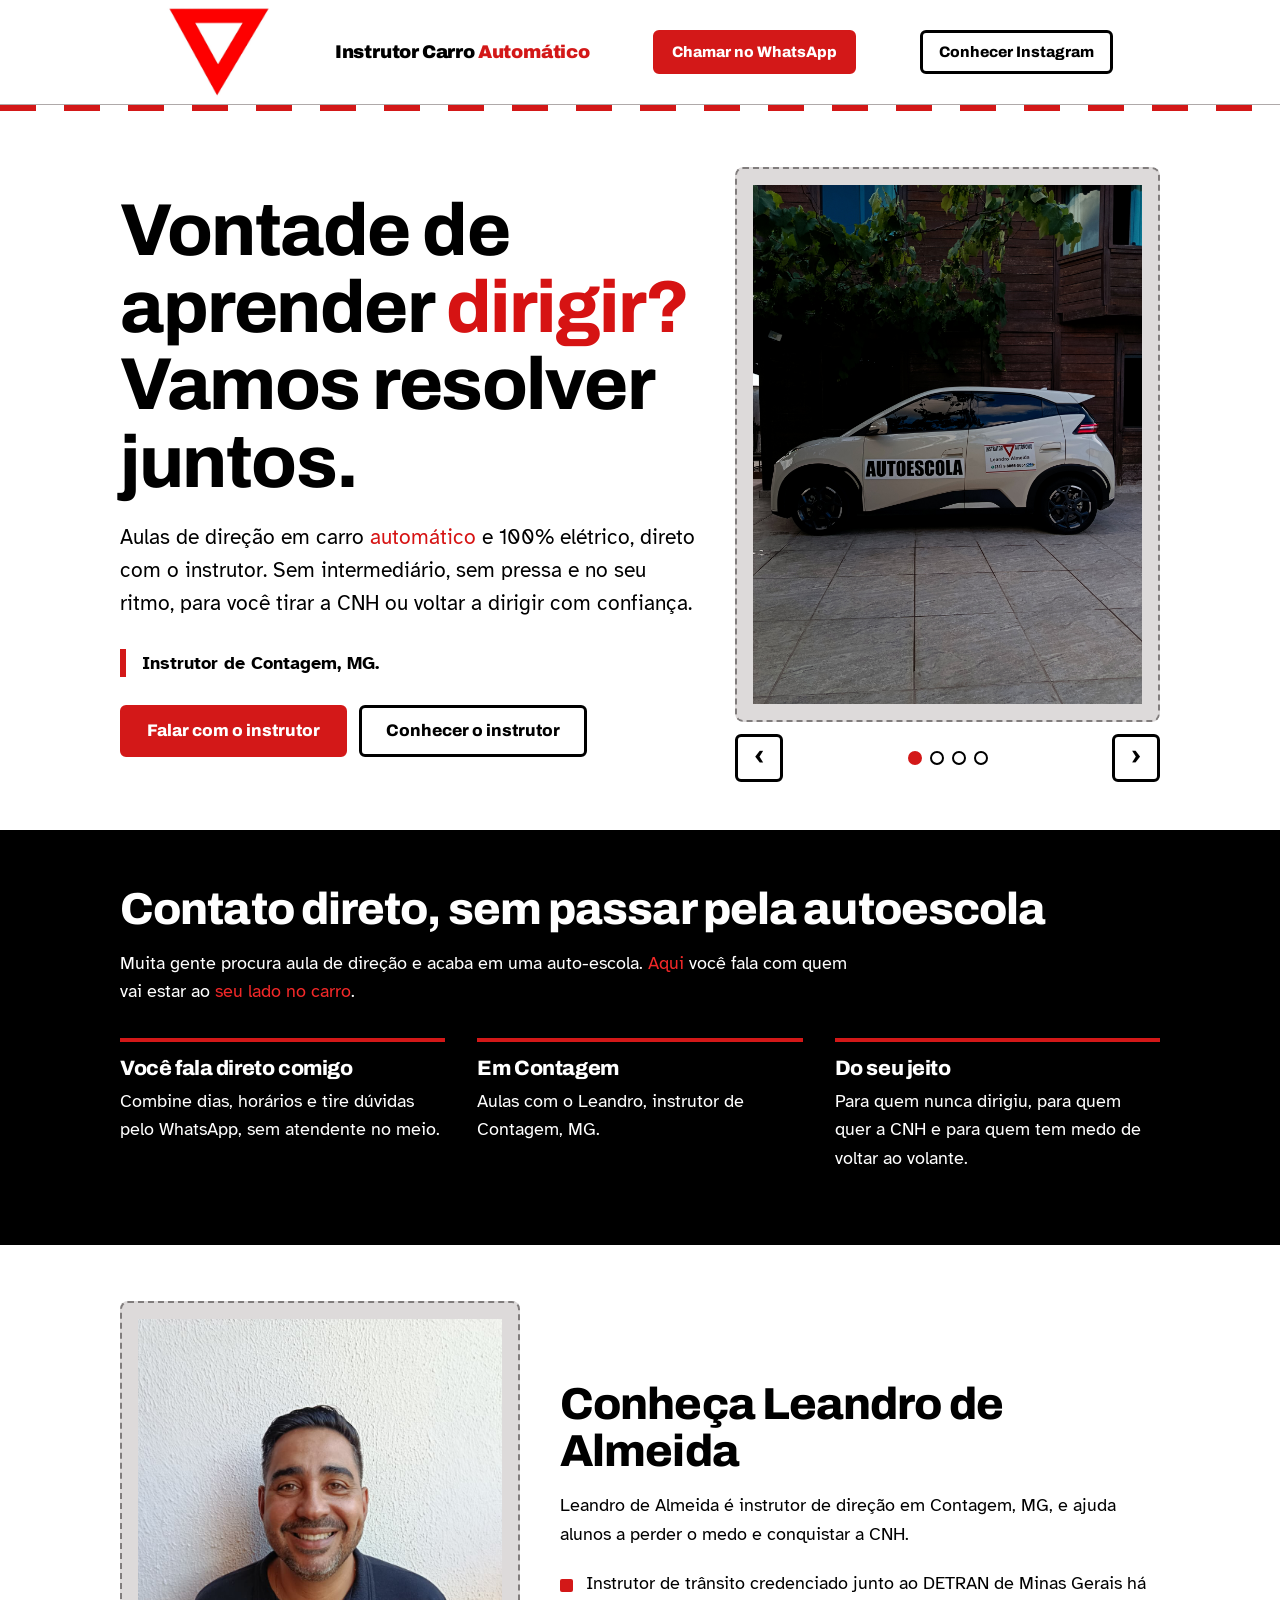
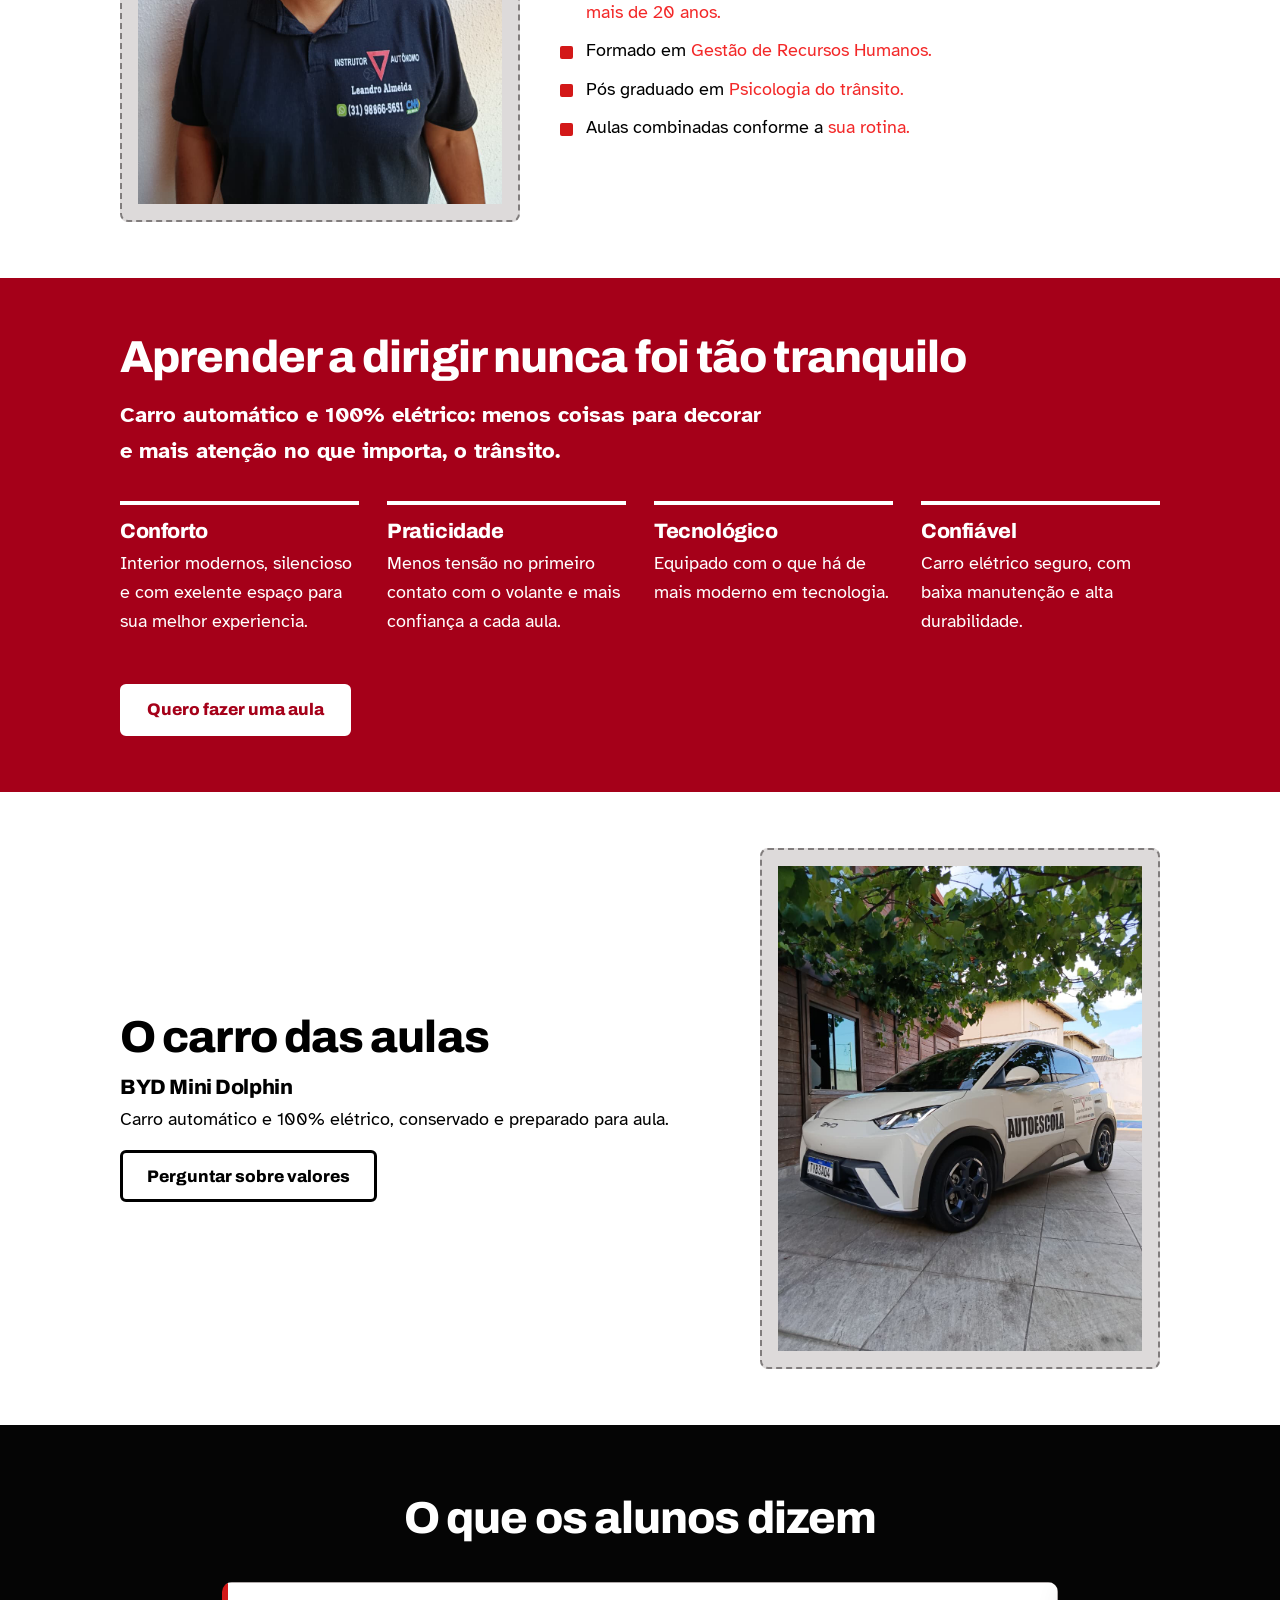
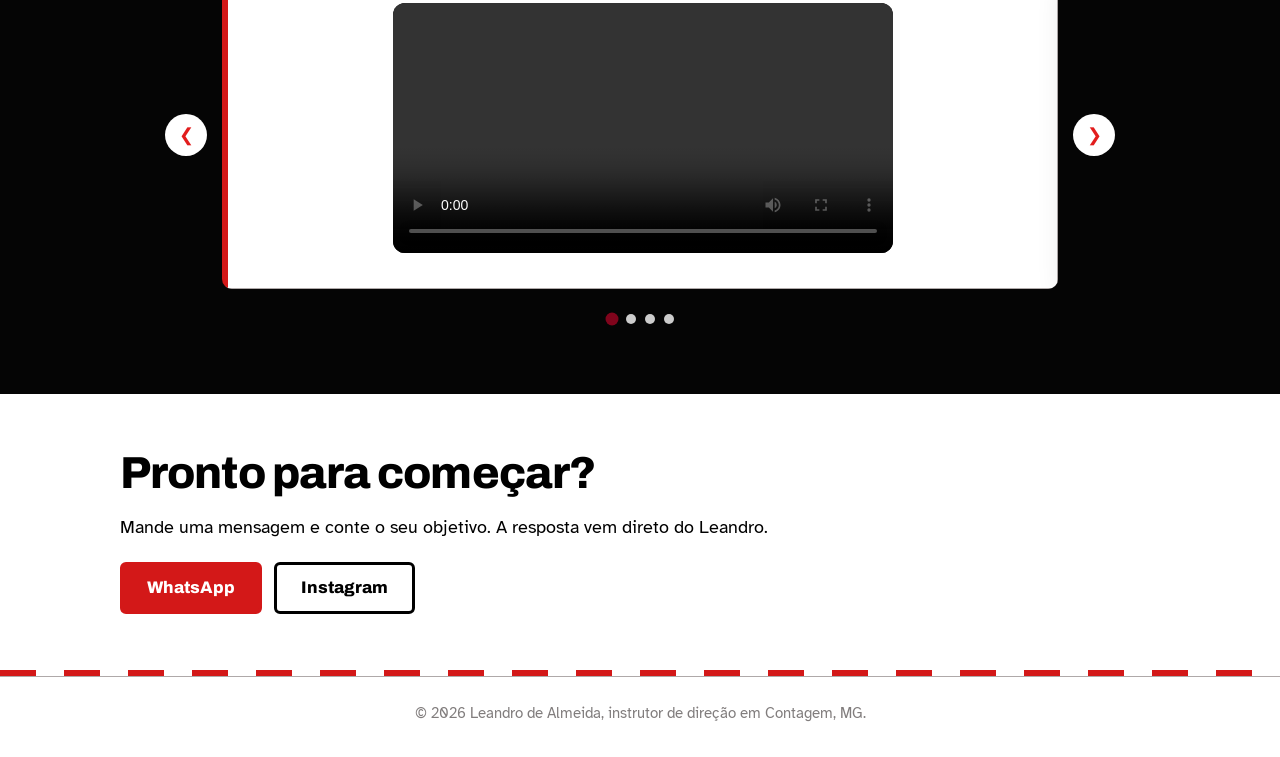
==== index.html @ 7a264aa0 "Add files via upload" ====
<!DOCTYPE html>
<html lang="pt-BR">

    <!-- Inicio das configurações da página: título, descrição e fontes. -->
    <head>
        <meta charset="utf-8">
        <meta name="viewport" content="width=device-width, initial-scale=1, viewport-fit=cover">
        <title>Leandro de Almeida | Instrutor de carro automático e elétrico em Contagem</title>
        <meta name="description" content="Aulas de direção em carro automático e 100% elétrico em Contagem e região, direto com o instrutor Leandro de Almeida. Perca o medo de dirigir e tire sua CNH.">
        <link rel="preconnect" href="https://fonts.googleapis.com">
        <link rel="preconnect" href="https://fonts.gstatic.com" crossorigin>
        <link href="https://fonts.googleapis.com/css2?family=Archivo:wght@700;800;900&amp;family=Atkinson+Hyperlegible:wght@400;700&amp;display=swap" rel="stylesheet">
        <link rel="stylesheet" href="style.css">
    </head>

    <!-- Inicio do conteúdo que aparece na página. -->
    <body>

        <!-- Inicio do link para pular direto para o conteúdo. -->
        <a class="skip" href="#conteudo">Pular para o conteúdo</a>

        <!-- Inicio do cabeçalho: logo, nome e links de contato. -->
        <header class="top">
            <div class="wrap">
                <img class="logo" src="img/logo.png" alt="logo da página">
                <a class="brand" href="#topo">Instrutor Carro <span>Automático</span></a>
                <a class="btn" href="https://wa.me/553188665651" rel="noopener">Chamar no WhatsApp</a>
                <a class="btn ghost" href="https://instagram.com/leandro_instrutor_" rel="noopener">Conhecer Instagram</a>
            </div>
        </header>
        <div class="lane" aria-hidden="true"></div>

        <!-- Inicio do conteúdo principal do site. -->
        <main id="conteudo">

            <!-- Inicio da seção de apresentação e fotos do carro. -->
            <section class="hero" id="topo">
                <div class="wrap grid">
                    <div>
                        <h1>Vontade de aprender <span class="vermelho-destaque">dirigir?</span> Vamos resolver juntos.</h1>
                        <p class="lead">Aulas de direção em carro <span class="vermelho-destaque">automático</span> e 100% elétrico, direto com o instrutor. Sem intermediário, sem pressa e no seu ritmo, para você tirar a CNH ou voltar a dirigir com confiança.</p>
                        <p class="place">
                            <strong>Instrutor de Contagem, MG.</strong>
                        </p>
                        <div class="actions">
                            <a class="btn" href="https://wa.me/553188665651" rel="noopener">Falar com o instrutor</a>
                            <a class="btn ghost" href="#sobre">Conhecer o instrutor</a>
                        </div>
                    </div>

                    <!-- Inicio do carrossel de fotos do carro. -->
                    <div class="carousel" role="group" aria-roledescription="carrossel" aria-label="Fotos do carro de aula">
                        <div class="track" id="track" tabindex="0" aria-live="polite">
                            <div class="slide ph" role="group" aria-roledescription="slide" aria-label="1 de 4"> <img id="carro_fora" src="img/foto carro por fora.jpg" alt="foto Carro por fora"><br>
                            </div>
                            <div class="slide ph" role="group" aria-roledescription="slide" aria-label="2 de 4"> <img src="img/painel e volante.jpeg" alt="foto do painel e volante"><br>
                            </div>
                            <div class="slide ph" role="group" aria-roledescription="slide" aria-label="3 de 4"> <img src="img/interior frente.jpeg" alt="foto do interior do carro parte da frente"><br>
                            </div>
                            <div class="slide ph" role="group" aria-roledescription="slide" aria-label="4 de 4"> <img src="img/interior atras.jpeg" alt="foto do interior do carro parte de tras"><br>
                            </div>
                        </div>
                        <div class="ctrl">
                            <button class="arrow" id="prev" type="button" aria-label="Foto anterior">‹</button>
                            <div class="dots" id="dots"></div>
                            <button class="arrow" id="next" type="button" aria-label="Próxima foto">›</button>
                        </div>
                    </div>
                </div>
            </section>

            <!-- Inicio da seção com os diferenciais das aulas. -->
            <section class="why" aria-labelledby="t-why">
                <div class="wrap">
                    <h2 id="t-why">Contato direto, sem passar pela autoescola</h2>
                    <p>Muita gente procura aula de direção e acaba em uma auto-escola. <span class="facts-ul">Aqui</span> você fala com quem vai estar ao <span class="facts-ul">seu lado no carro</span>.</p>
                    <div class="cols">
                        <div class="col">
                            <h3>Você fala direto comigo</h3>
                            <p>Combine dias, horários e tire dúvidas pelo WhatsApp, sem atendente no meio.</p>
                        </div>
                        <div class="col">
                            <h3>Em Contagem</h3>
                            <p>Aulas com o Leandro, instrutor de Contagem, MG.</p>
                        </div>
                        <div class="col">
                            <h3>Do seu jeito</h3>
                            <p>Para quem nunca dirigiu, para quem quer a CNH e para quem tem medo de voltar ao volante.</p>
                        </div>
                    </div>
                </div>
            </section>

            <!-- Inicio da seção sobre o instrutor Leandro. -->
            <section class="about" id="sobre" aria-labelledby="t-sobre">
                <div class="wrap grid">
                    <div class="ph person" role="img" aria-label="Espaço para a foto do instrutor"> <img src="img/foto do instrutor.jpeg" alt="Foto do instrutor"><br>
                    </div>
                    <div>
                        <h2 id="t-sobre">Conheça Leandro de Almeida</h2>
                        <p>Leandro de Almeida é instrutor de direção em Contagem, MG, e ajuda alunos a perder o medo e conquistar a CNH.</p>
                        <ul class="facts">
                            <li>Instrutor de trânsito credenciado junto ao DETRAN de Minas Gerais há <span class="facts-ul">mais de 20 anos.</span></li>
                            <li>Formado em <span class="facts-ul">Gestão de Recursos Humanos.</span></li>
                            <li>Pós graduado em <span class="facts-ul">Psicologia do trânsito.</span></li>
                            <li>Aulas combinadas conforme a <span class="facts-ul">sua rotina.</span></li>
                        </ul>
                    </div>
                </div>
            </section>

            <!-- Inicio da seção com as vantagens do carro elétrico. -->
            <section class="ev" aria-labelledby="t-ev">
                <div class="wrap">
                    <h2 id="t-ev">Aprender a dirigir nunca foi tão tranquilo</h2>
                    <p class="big">Carro automático e 100% elétrico: menos coisas para decorar e mais atenção no que importa, o trânsito.</p>
                    <div class="ev-grid">
                        <div>
                            <h3>Conforto</h3>
                            <p>Interior modernos, silencioso e com exelente espaço para sua melhor experiencia.</p>
                        </div>
                        <div>
                            <h3>Praticidade</h3>
                            <p>Menos tensão no primeiro contato com o volante e mais confiança a cada aula.</p>
                        </div>
                        <div>
                            <h3>Tecnológico</h3>
                            <p>Equipado com o que há de mais moderno em tecnologia.</p>
                        </div>
                        <div>
                            <h3>Confiável</h3>
                            <p>Carro elétrico seguro, com baixa manutenção e alta durabilidade.</p>
                        </div>
                    </div>
                    <a class="btn" href="https://wa.me/553188665651" rel="noopener">Quero fazer uma aula</a>
                </div>
            </section>

            <!-- Inicio da seção que apresenta o carro usado nas aulas. -->
            <section class="car" aria-labelledby="t-car">
                <div class="wrap grid">
                    <div>
                        <h2 id="t-car">O carro das aulas</h2>
                        <h3 id="t_car">BYD Mini Dolphin </h3>
                        <p>Carro automático e 100% elétrico, conservado e preparado para aula.</p>
                        <a class="btn ghost" href="https://wa.me/553188665651" rel="noopener">Perguntar sobre valores</a>
                    </div>
                    <div class="ph car" role="img" aria-label="Espaço para fotos do interior do carro"> <img src="img/foto do carro por fora.png.jpeg" alt="Foto do carro por fora"><br>
                    </div>
                </div>
            </section>

            <!-- Inicio da seção de depoimentos dos alunos. -->
<section class="reviews" aria-labelledby="t-rev">
    <div class="wrap">
        <h2 id="t-rev">O que os alunos dizem</h2>

        <div class="rev-carousel">
            <button class="rev-btn prev" aria-label="Depoimento anterior">❮</button>

            <div class="rev-window">
                <div class="rev-track">

                    <!-- Primeiro depoimento -->
                    <figure class="rev">
                        <video controls preload="metadata" playsinline>
                            <source src="videos/depoimento 1.mp4" type="video/mp4">
                        </video>
                    </figure>

                    <!-- Segundo depoimento -->
                    <figure class="rev">
                        <video controls preload="metadata" playsinline>
                            <source src="videos/depoimento 2.mp4" type="video/mp4">
                        </video>
                    </figure>

                    <!-- Terceiro depoimento -->
                    <figure class="rev">
                        <video controls preload="metadata" playsinline>
                            <source src="videos/depoimento 3.mp4" type="video/mp4">
                        </video>
                    </figure>

                    <!-- quarto depoimento -->
                    <figure class="rev">
                        <video controls preload="metadata" playsinline>
                            <source src="videos/depoimento 4.mp4" type="video/mp4">
                        </video>
                    </figure>

                </div>
            </div>

            <button class="rev-btn next" aria-label="Próximo depoimento">❯</button>
        </div>

        <div class="rev-dots" aria-label="Navegação dos depoimentos"></div>
    </div>
</section>
            <!-- Inicio da seção de contato: WhatsApp e Instagram. -->
            <section class="contact" id="contato" aria-labelledby="t-contato">
                <div class="wrap">
                    <h2 id="t-contato">Pronto para começar?</h2>
                    <p>Mande uma mensagem e conte o seu objetivo. A resposta vem direto do Leandro.</p>
                    <div class="social">
                        <a class="btn" href="https://wa.me/553188665651" rel="noopener">WhatsApp</a>
                        <a class="btn ghost" href="https://instagram.com/leandro_instrutor_" rel="noopener">Instagram</a>
                    </div>
                </div>
            </section>
        </main>
        <div class="lane" aria-hidden="true"></div>

        <!-- Inicio do rodapé da página. -->
        <footer>
            <div class="wrap" id="rodapé">© 2026 Leandro de Almeida, instrutor de direção em Contagem, MG.</div>
        </footer>

        <!-- Inicio do botão fixo do WhatsApp. -->
        <a class="btn fab" href="https://wa.me/553188665651" rel="noopener" aria-label="Chamar o instrutor no WhatsApp">WhatsApp</a>

        <script src="script.js"></script>
    </body>
</html>
---- style.css ----
/* Inicio das cores e fontes usadas no site. */
            :root {
                --bg: #fff;
                --fg: #000;
                --muted: #817d7d;
                --line: #afa9a9;
                --soft: #dddada;
                --red: #d31818;
                --red-dark: rgb(243, 74, 108);
                --on-red: #fff;
                --wine: #a50019;
                --on-wine: #ffffff;
                --dark-bg: #000;
                --dark-fg: #fff;
                --display: "Archivo","Arial Black",Arial,sans-serif;
                --body: "Atkinson Hyperlegible",Verdana,Arial,sans-serif;
                box-sizing: border-box;
                padding-top: env(safe-area-inset-top,0px);
                padding-bottom: env(safe-area-inset-bottom,0px);
            }

            /* Inicio das cores para o modo escuro do aparelho. */
            @media (prefers-color-scheme:dark) {
                :root:not([data-theme="light"]) {
                    --bg: #000;
                    --fg: #fff;
                    --muted: #c2bebe;
                    --line: #2c2c2c;
                    --soft: #141414;
                    --red: #e0566d;
                    --red-dark: #f0829a;
                    --on-red: #000;
                    --dark-bg: #fff;
                    --dark-fg: #000;
                }
            }

            /* Inicio das cores para o tema escuro definido na página. */
            :root[data-theme="dark"] {
                --bg: #000;
                --fg: #fff;
                --muted: #c9c9c9;
                --line: #2c2c2c;
                --soft: #141414;
                --red: #e0566d;
                --red-dark: #f0829a;
                --on-red: #000;
                --dark-bg: #fff;
                --dark-fg: #000;
            }

            /* Inicio dos estilos gerais da página. */
            html {
                scroll-padding-top: env(safe-area-inset-top,0px);
                scroll-behavior: smooth;
            }

            * {
                box-sizing: border-box;
            }

            body {
                margin: 0;
                background: var(--bg);
                color: var(--fg);
                font: 400 1.125rem/1.6 var(--body);
            }

            img,svg {
                max-width: 100%;
            }

            a {
                color: inherit;
            }

            :focus-visible {
                outline: 3px solid var(--red);
                outline-offset: 3px;
            }

            /* Inicio dos estilos do link para pular para o conteúdo. */
            .skip {
                position: absolute;
                left: -999px;
                top: 0;
                background: var(--fg);
                color: var(--bg);
                padding: .75rem 1rem;
                z-index: 20;
            }

            .skip:focus {
                left: 0;
            }

            /* Inicio do estilo que centraliza e limita a largura do conteúdo. */
            .wrap {
                max-width: 1080px;
                margin: 0 auto;
                padding: 0 1.25rem;
            }

            /* Inicio dos estilos dos títulos e parágrafos. */
            h1,h2,h3 {
                font-family: var(--display);
                line-height: 1.05;
                margin: 0;
                letter-spacing: -.02em;
            }

            h1 {
                font-weight: 750;
                font-size: clamp(2.4rem,7vw,4.6rem);
            }

            h2 {
                font-weight: 800;
                font-size: clamp(1.8rem,4.5vw,2.8rem);
                margin-bottom: 1rem;
            }

            h3 {
                font-weight: 800;
                font-size: 1.3rem;
                margin-bottom: .4rem;
            }

            p {
                margin: 0 0 1rem;
                max-width: 62ch;
            }

            /* Inicio dos estilos dos botões. */
            .btn {
                display: inline-flex;
                align-items: center;
                justify-content: center;
                min-height: 52px;
                padding: .8rem 1.5rem;
                border-radius: 6px;
                font: 800 1.05rem var(--display);
                text-decoration: none;
                border: 3px solid var(--red);
                background: var(--red);
                color: var(--on-red);
                cursor: pointer;
                transition: background .15s;
            }

            .btn:hover {
                background: var(--red-dark);
                border-color: var(--red-dark);
            }

            .btn.ghost {
                background: transparent;
                color: var(--fg);
                border-color: var(--fg);
            }

            .btn.ghost:hover {
                background: var(--fg);
                color: var(--bg);
            }

                        /* Inicio da faixa decorativa que lembra uma pista. */
            .lane {
                height: 6px;
                background: repeating-linear-gradient(90deg,var(--red) 0 36px,transparent 36px 64px);
            }

            /* Inicio dos estilos do cabeçalho e da logo. */
            header.top {
                border-bottom: 1px solid var(--line);
            }

            header.top .wrap {
                display: flex;
                align-items: center;
                justify-content: space-evenly;
                gap: 1rem;
                min-height: 68px;
            }

            .brand {
                font: 900 1.15rem var(--display);
                text-decoration: none;
                letter-spacing: -.01em;
            }

            .brand span {
                color: var(--red);
            }

            .logo {
                width: 10%;
                height: 20%;
            }

            header.top .btn {
                min-height: 44px;
                padding: .24rem 1rem;
                font-size: .95rem;
            }

            /* Inicio dos estilos da seção de apresentação. */
            .hero {
                padding: 3.5rem 0 3rem;
            }

            .hero .grid {
                display: grid;
                gap: 2.5rem;
                align-items: center;
            }

            .hero p.lead {
                font-size: 1.3rem;
                margin: 1.25rem 0 1.75rem;
            }

            .actions {
                display: flex;
                flex-wrap: wrap;
                gap: .75rem;
            }

            /* Inicio dos espaços reservados para as fotos. */
            .ph {
                background: var(--soft);
                border: 2px dashed var(--muted);
                border-radius: 8px;
                display: flex;
                align-items: center;
                justify-content: center;
                text-align: center;
                color: var(--muted);
                padding: 1rem;
                font-size: 1rem;
            }

            .ph.car {
                aspect-ratio: 4/3;
            }

            .ph.person {
                aspect-ratio: 4/5;
            }

            /* Inicio do espaçamento das seções. */
            section {
                padding: 3.5rem 0;
            }

            /* Inicio dos estilos da seção de diferenciais. */
            .why {
                background: var(--dark-bg);
                color: var(--dark-fg);
            }

            .why p {
                color: inherit;
            }

            .why .cols {
                display: grid;
                gap: 2rem;
                margin-top: 2rem;
            }

            .why .col {
                border-top: 4px solid var(--red);
                padding-top: 1rem;
            }

            /* Inicio dos estilos das seções do instrutor e do carro. */
            .about .grid,.car .grid {
                display: grid;
                gap: 2.5rem;
                align-items: center;
            }

            /* Inicio dos estilos da lista de informações do instrutor. */
            .facts {
                list-style: none;
                padding: 0;
                margin: 1.25rem 0 0;
                display: grid;
                gap: .6rem;
            }

            .facts li {
                padding-left: 1.6rem;
                position: relative;
            }

            .facts li::before {
                content: "";
                position: absolute;
                left: 0;
                top: .55em;
                width: .8rem;
                height: .8rem;
                background: var(--red);
                border-radius: 2px;
            }

            .facts-ul {
                color: #f32828;
            }

            /* Inicio dos estilos iniciais dos depoimentos. */
            .reviews {
                background: var(--soft);
            }

            .rev-grid {
                display: grid;
                gap: 1.25rem;
                margin-top: 1.5rem;
            }

            figure.rev {
                margin: 0;
                background: var(--bg);
                border: 1px solid var(--line);
                border-left: 6px solid var(--red);
                border-radius: 6px;
                padding: 1.25rem;
            }

            figure.rev blockquote {
                margin: 0 0 .75rem;
            }

            figure.rev figcaption {
                font-weight: 700;
                color: var(--muted);
            }

            .note {
                font-size: .95rem;
                color: var(--muted);
                margin-top: 1.25rem;
            }

            /* Inicio dos estilos da seção de contato. */
            .contact {
                text-align: left;
            }

            .social {
                display: flex;
                flex-wrap: wrap;
                gap: .75rem;
                margin-top: 1.25rem;
            }

            /* Inicio dos estilos do rodapé. */
            footer {
                border-top: 1px solid var(--line);
                padding: 1.5rem 0 2rem;
                color: var(--muted);
                font-size: .95rem;
            }

            /* Inicio do estilo do botão fixo do WhatsApp. */
            .fab {
                position: fixed;
                right: 1rem;
                bottom: calc(1rem + env(safe-area-inset-bottom,0px));
                z-index: 10;
                box-shadow: 0 4px 14px rgba(0,0,0,.3);
            }

            .place {
                border-left: 6px solid var(--red);
                padding-left: 1rem;
                margin: 0 0 1.75rem;
                font-size: 1.1rem;
            }

            /* Inicio dos estilos da seção sobre o carro elétrico. */
            .ev {
                background: var(--wine);
                color: var(--on-wine);
            }

            .ev p {
                color: inherit;
            }

            .ev .big {
                font-size: 1.4rem;
                font-weight: 700;
                max-width: 46ch;
            }

            .ev-grid {
                display: grid;
                gap: 1.75rem;
                grid-template-columns: repeat(auto-fit,minmax(230px,1fr));
                margin: 2rem 0;
            }

            .ev-grid>div {
                border-top: 4px solid var(--on-wine);
                padding-top: 1rem;
            }

            .ev .btn {
                background: var(--on-wine);
                color: var(--wine);
                border-color: var(--on-wine);
            }

            .ev .btn:hover {
                background: transparent;
                color: var(--on-wine);
            }

            .ev :focus-visible {
                outline-color: var(--on-wine);
            }

            /* Inicio dos ajustes para telas maiores. */
            @media (min-width:760px) {
                .hero .grid {
                    grid-template-columns: 1.15fr .85fr;
                }
                .why .cols {
                    grid-template-columns: repeat(3,1fr);
                }
                .about .grid {
                    grid-template-columns: .8fr 1.2fr;
                }
                .car .grid {
                    grid-template-columns: 1.2fr .8fr;
                }
                .rev-grid {
                    grid-template-columns: repeat(3,1fr);
                }
                .fab {
                    display: none;
                }
            }

            /* Inicio dos estilos do carrossel de fotos e seus controles. */
            .carousel {
                min-width: 0;
            }

            .track {
                display: flex;
                overflow-x: auto;
                scroll-snap-type: x mandatory;
                scrollbar-width: none;
                border-radius: 8px;
            }

            .track::-webkit-scrollbar {
                display: none;
            }

            .slide {
                flex: 0 0 100%;
                scroll-snap-align: start;
                aspect-ratio: 4/3;
            }

            .ctrl {
                display: flex;
                align-items: center;
                justify-content: space-between;
                gap: .75rem;
                margin-top: .75rem;
            }

            .arrow {
                width: 48px;
                height: 48px;
                border-radius: 6px;
                border: 3px solid var(--fg);
                background: transparent;
                color: var(--fg);
                font: 800 1.8rem/1 var(--display);
                cursor: pointer;
            }

            .arrow:hover {
                background: var(--fg);
                color: var(--bg);
            }

            .dots {
                display: flex;
                gap: .5rem;
            }

            .dot {
                width: 14px;
                height: 14px;
                padding: 0;
                border-radius: 50%;
                border: 2px solid var(--fg);
                background: transparent;
                cursor: pointer;
            }

            .dot[aria-current="true"] {
                background: var(--red);
                border-color: var(--red);
            }

            /* Início da estilização dos vídeos dos depoimentos */
            .rev video {
                display: block;
                width: 100%;
                max-width: 500px;
                max-height: 450px;
                margin: 0 auto 15px;
                border-radius: 12px;
                background-color: #000;
}

            /* Inicio das classes para destacar palavras. */
            .vermelho-destaque {
                color: #d61313;
            }

            .preto-destaque {
                color: #000;
            }

            /* Inicio dos estilos adicionais da seção de depoimentos. */
            .reviews {
                padding: 70px 20px;
                background: #050505;
                overflow: hidden;
            }

            #t-rev {
                color: #ffffff;
            }

            .reviews h2 {
                text-align: center;
                margin-bottom: 40px;
            }

            /* Inicio dos estilos do carrossel de depoimentos. */
            .rev-carousel {
                display: flex;
                align-items: center;
                gap: 15px;
                max-width: 950px;
                margin: auto;
            }

            .rev-window {
                width: 100%;
                overflow: hidden;
                border-radius: 10px;
            }

            .rev-track {
                display: flex;
                transition: transform 0.5s ease;
            }

            .rev {
                box-sizing: border-box;
                flex: 0 0 100%;
                padding: 35px;
                margin: 0;
                background: #fff;
                border-radius: 16px;
                box-shadow: 0 5px 25px rgba(0,0,0,.07);
                text-align: center;
            }

            .rev blockquote {
                margin: 0 0 20px;
            }

            .rev blockquote p {
                font-size: 19px;
                line-height: 1.7;
                color: #221f1f;
            }

            .rev figcaption {
                font-weight: 700;
                color: #222;
            }

            .rev-btn {
                flex-shrink: 0;
                width: 42px;
                height: 42px;
                border: none;
                border-radius: 50%;
                background: #ffffff;
                color: #e21d1d;
                font-size: 18px;
                cursor: pointer;
                transition: .3s;
            }

            .rev-btn:hover {
                background: #883232;
            }

            .rev-dots {
                display: flex;
                justify-content: center;
                gap: 9px;
                margin-top: 25px;
            }

            .rev-dot {
                width: 10px;
                height: 10px;
                padding: 0;
                border: none;
                border-radius: 50%;
                background: #ccc;
                cursor: pointer;
                transition: .3s;
            }

            .rev-dot.active {
                background: rgb(128, 4, 28);
                transform: scale(1.3);
            }

            #rodapé {
                text-align: center;
            }

            /* Inicio dos ajustes dos depoimentos para celular. */
            @media (max-width: 600px) {
                .reviews {
                    padding: 50px 15px;
                }
                .rev-carousel {
                    gap: 8px;
                }
                .rev {
                    padding: 25px 18px;
                }
                .rev blockquote p {
                    font-size: 16px;
                }
                .rev-btn {
                    width: 32px;
                    height: 32px;
                    font-size: 14px;
                }
            }

            /* Inicio dos ajustes para quem prefere menos animações. */
            @media (prefers-reduced-motion:reduce) {
                html {
                    scroll-behavior: auto;
                }
                .btn {
                    transition: none;
                }
            }
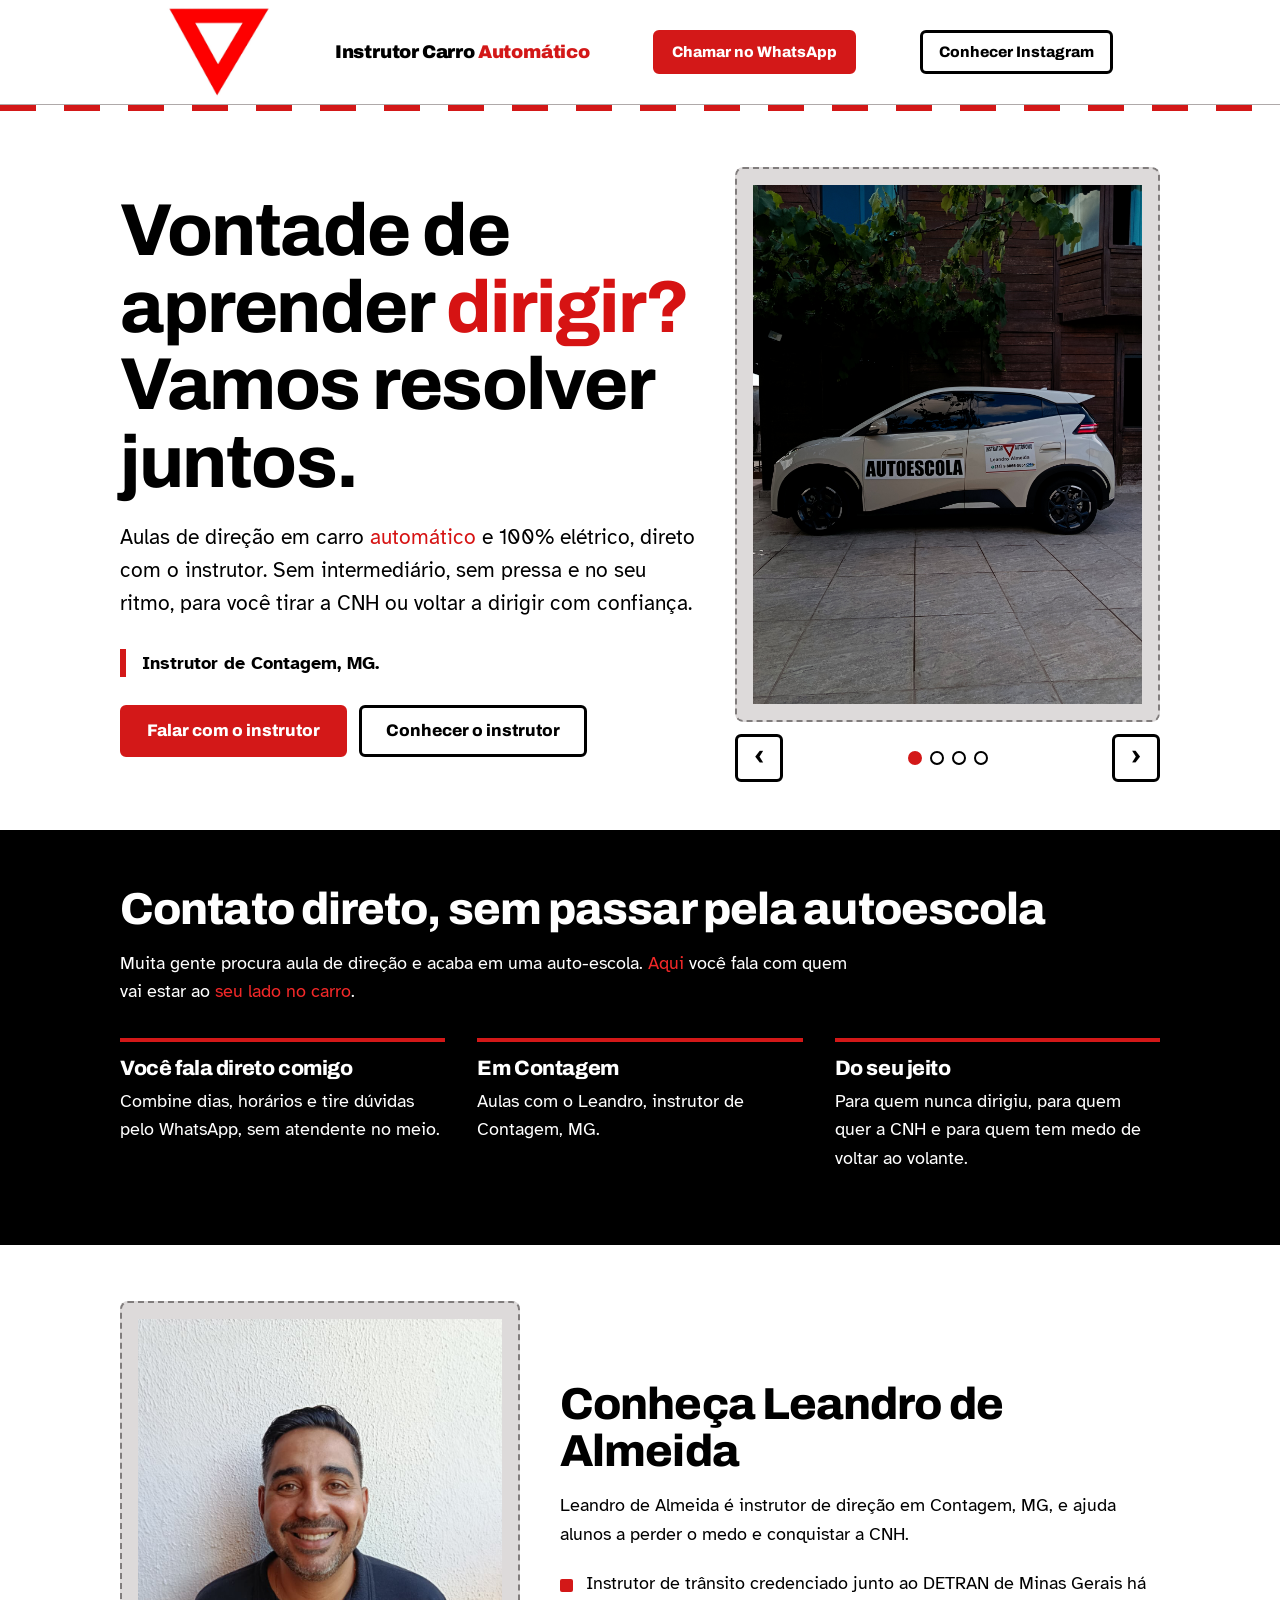
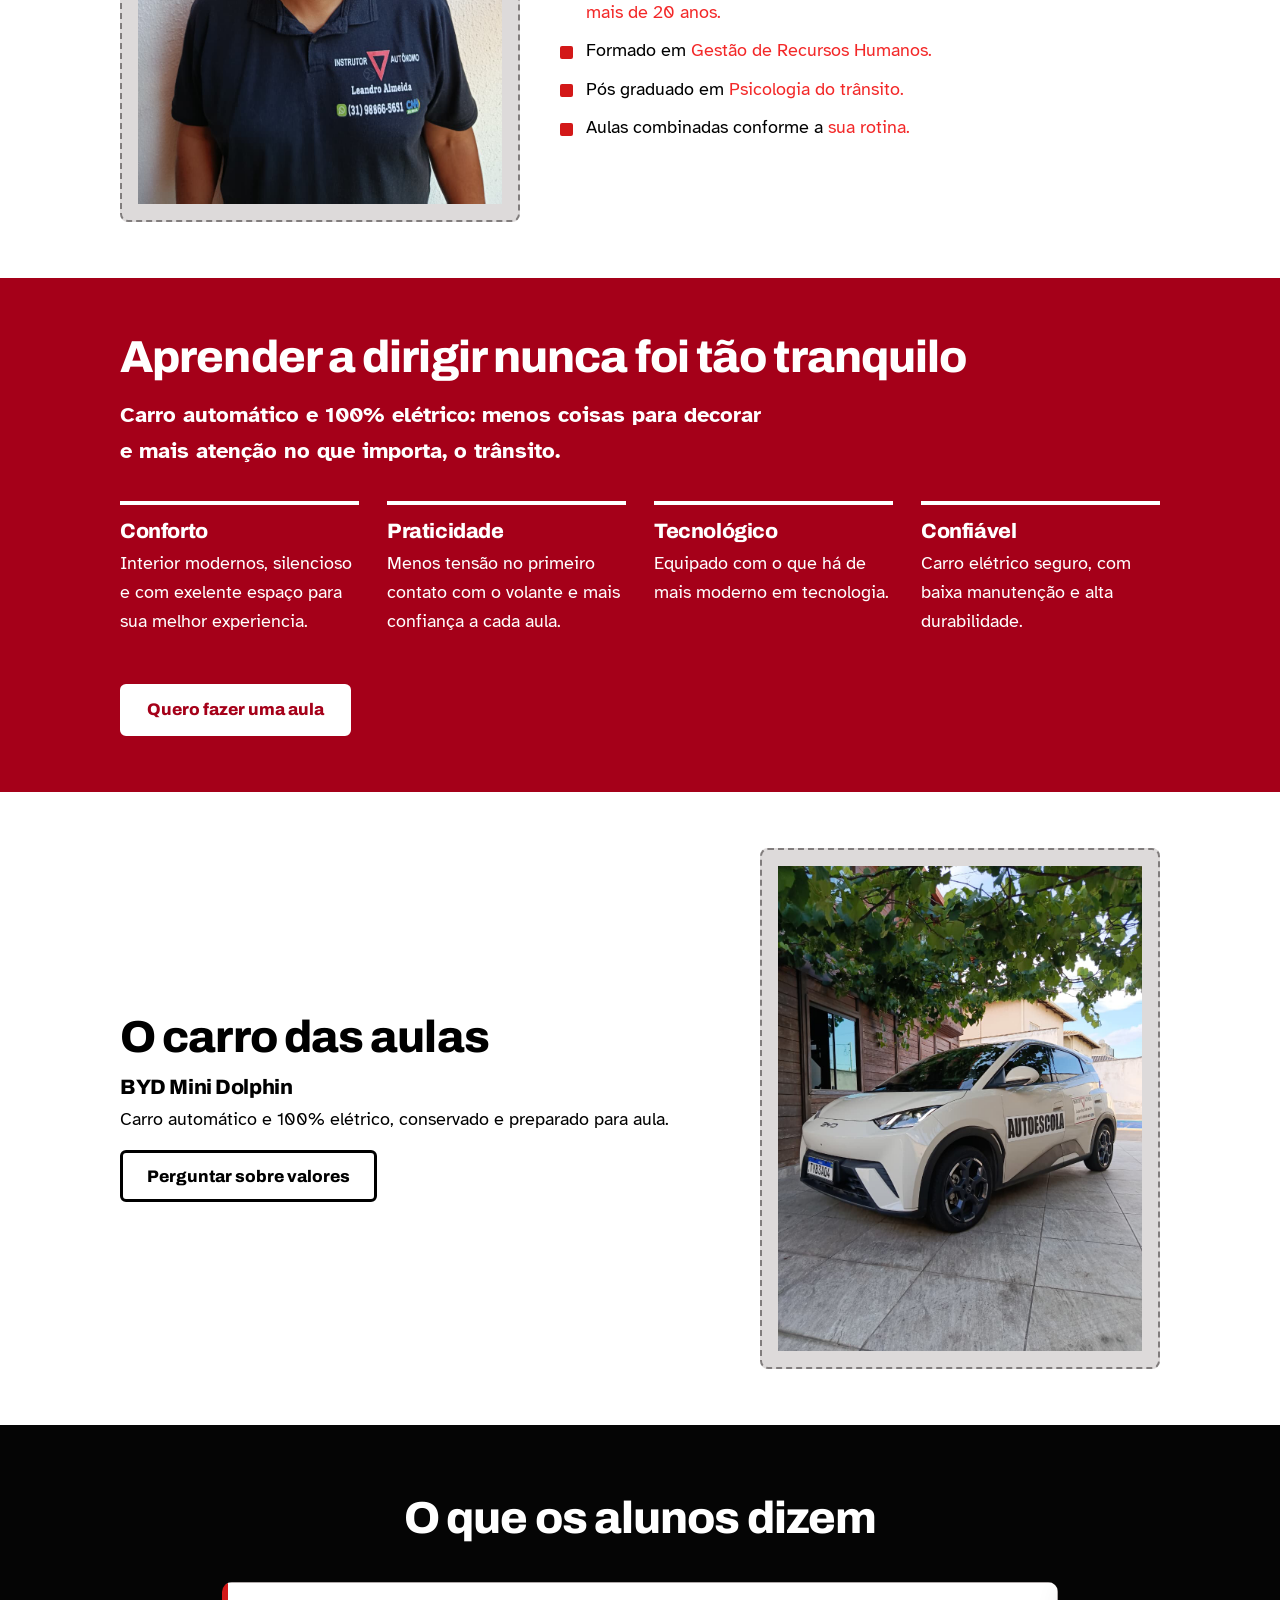
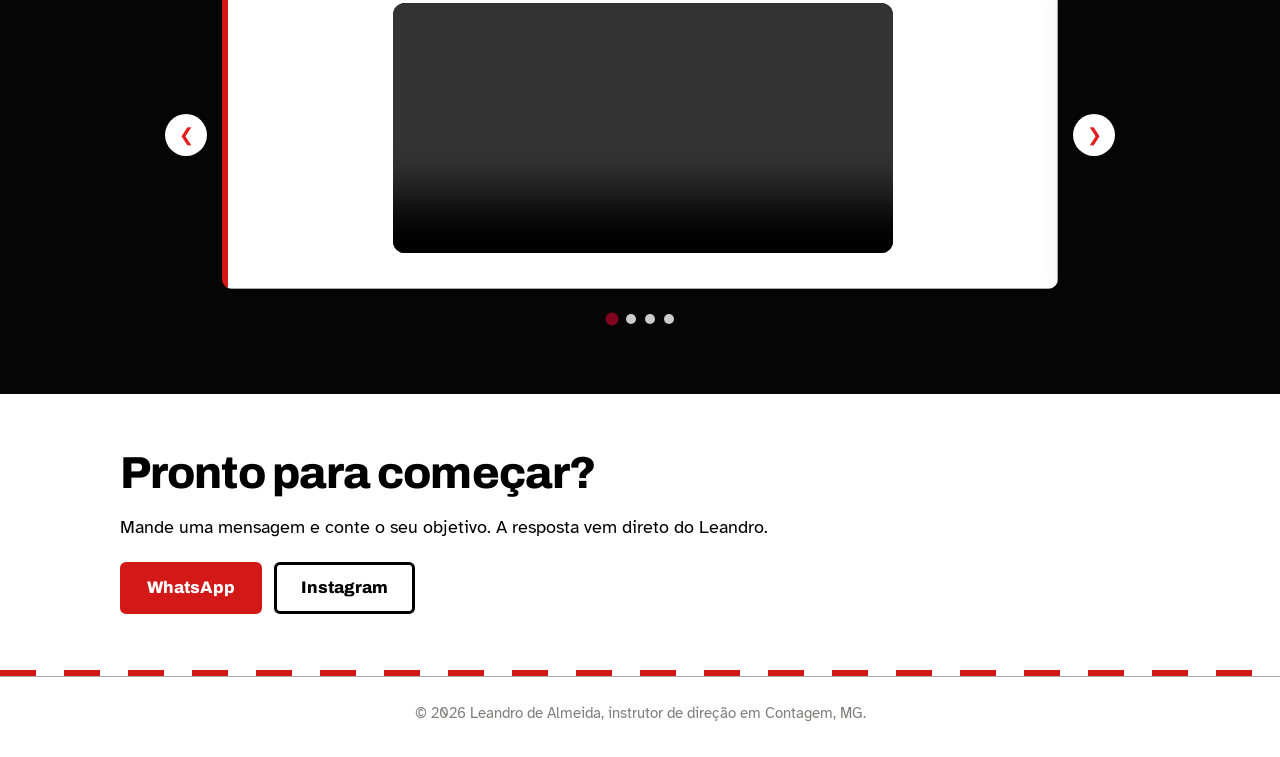
==== commit 4fb9b4a6: "site 1.0" ====
--- a/index.html
+++ b/index.html
@@ -1,225 +1,225 @@
-<!DOCTYPE html>
-<html lang="pt-BR">
-
-    <!-- Inicio das configurações da página: título, descrição e fontes. -->
-    <head>
-        <meta charset="utf-8">
-        <meta name="viewport" content="width=device-width, initial-scale=1, viewport-fit=cover">
-        <title>Leandro de Almeida | Instrutor de carro automático e elétrico em Contagem</title>
-        <meta name="description" content="Aulas de direção em carro automático e 100% elétrico em Contagem e região, direto com o instrutor Leandro de Almeida. Perca o medo de dirigir e tire sua CNH.">
-        <link rel="preconnect" href="https://fonts.googleapis.com">
-        <link rel="preconnect" href="https://fonts.gstatic.com" crossorigin>
-        <link href="https://fonts.googleapis.com/css2?family=Archivo:wght@700;800;900&amp;family=Atkinson+Hyperlegible:wght@400;700&amp;display=swap" rel="stylesheet">
-        <link rel="stylesheet" href="style.css">
-    </head>
-
-    <!-- Inicio do conteúdo que aparece na página. -->
-    <body>
-
-        <!-- Inicio do link para pular direto para o conteúdo. -->
-        <a class="skip" href="#conteudo">Pular para o conteúdo</a>
-
-        <!-- Inicio do cabeçalho: logo, nome e links de contato. -->
-        <header class="top">
-            <div class="wrap">
-                <img class="logo" src="img/logo.png" alt="logo da página">
-                <a class="brand" href="#topo">Instrutor Carro <span>Automático</span></a>
-                <a class="btn" href="https://wa.me/553188665651" rel="noopener">Chamar no WhatsApp</a>
-                <a class="btn ghost" href="https://instagram.com/leandro_instrutor_" rel="noopener">Conhecer Instagram</a>
-            </div>
-        </header>
-        <div class="lane" aria-hidden="true"></div>
-
-        <!-- Inicio do conteúdo principal do site. -->
-        <main id="conteudo">
-
-            <!-- Inicio da seção de apresentação e fotos do carro. -->
-            <section class="hero" id="topo">
-                <div class="wrap grid">
-                    <div>
-                        <h1>Vontade de aprender <span class="vermelho-destaque">dirigir?</span> Vamos resolver juntos.</h1>
-                        <p class="lead">Aulas de direção em carro <span class="vermelho-destaque">automático</span> e 100% elétrico, direto com o instrutor. Sem intermediário, sem pressa e no seu ritmo, para você tirar a CNH ou voltar a dirigir com confiança.</p>
-                        <p class="place">
-                            <strong>Instrutor de Contagem, MG.</strong>
-                        </p>
-                        <div class="actions">
-                            <a class="btn" href="https://wa.me/553188665651" rel="noopener">Falar com o instrutor</a>
-                            <a class="btn ghost" href="#sobre">Conhecer o instrutor</a>
-                        </div>
-                    </div>
-
-                    <!-- Inicio do carrossel de fotos do carro. -->
-                    <div class="carousel" role="group" aria-roledescription="carrossel" aria-label="Fotos do carro de aula">
-                        <div class="track" id="track" tabindex="0" aria-live="polite">
-                            <div class="slide ph" role="group" aria-roledescription="slide" aria-label="1 de 4"> <img id="carro_fora" src="img/foto carro por fora.jpg" alt="foto Carro por fora"><br>
-                            </div>
-                            <div class="slide ph" role="group" aria-roledescription="slide" aria-label="2 de 4"> <img src="img/painel e volante.jpeg" alt="foto do painel e volante"><br>
-                            </div>
-                            <div class="slide ph" role="group" aria-roledescription="slide" aria-label="3 de 4"> <img src="img/interior frente.jpeg" alt="foto do interior do carro parte da frente"><br>
-                            </div>
-                            <div class="slide ph" role="group" aria-roledescription="slide" aria-label="4 de 4"> <img src="img/interior atras.jpeg" alt="foto do interior do carro parte de tras"><br>
-                            </div>
-                        </div>
-                        <div class="ctrl">
-                            <button class="arrow" id="prev" type="button" aria-label="Foto anterior">‹</button>
-                            <div class="dots" id="dots"></div>
-                            <button class="arrow" id="next" type="button" aria-label="Próxima foto">›</button>
-                        </div>
-                    </div>
-                </div>
-            </section>
-
-            <!-- Inicio da seção com os diferenciais das aulas. -->
-            <section class="why" aria-labelledby="t-why">
-                <div class="wrap">
-                    <h2 id="t-why">Contato direto, sem passar pela autoescola</h2>
-                    <p>Muita gente procura aula de direção e acaba em uma auto-escola. <span class="facts-ul">Aqui</span> você fala com quem vai estar ao <span class="facts-ul">seu lado no carro</span>.</p>
-                    <div class="cols">
-                        <div class="col">
-                            <h3>Você fala direto comigo</h3>
-                            <p>Combine dias, horários e tire dúvidas pelo WhatsApp, sem atendente no meio.</p>
-                        </div>
-                        <div class="col">
-                            <h3>Em Contagem</h3>
-                            <p>Aulas com o Leandro, instrutor de Contagem, MG.</p>
-                        </div>
-                        <div class="col">
-                            <h3>Do seu jeito</h3>
-                            <p>Para quem nunca dirigiu, para quem quer a CNH e para quem tem medo de voltar ao volante.</p>
-                        </div>
-                    </div>
-                </div>
-            </section>
-
-            <!-- Inicio da seção sobre o instrutor Leandro. -->
-            <section class="about" id="sobre" aria-labelledby="t-sobre">
-                <div class="wrap grid">
-                    <div class="ph person" role="img" aria-label="Espaço para a foto do instrutor"> <img src="img/foto do instrutor.jpeg" alt="Foto do instrutor"><br>
-                    </div>
-                    <div>
-                        <h2 id="t-sobre">Conheça Leandro de Almeida</h2>
-                        <p>Leandro de Almeida é instrutor de direção em Contagem, MG, e ajuda alunos a perder o medo e conquistar a CNH.</p>
-                        <ul class="facts">
-                            <li>Instrutor de trânsito credenciado junto ao DETRAN de Minas Gerais há <span class="facts-ul">mais de 20 anos.</span></li>
-                            <li>Formado em <span class="facts-ul">Gestão de Recursos Humanos.</span></li>
-                            <li>Pós graduado em <span class="facts-ul">Psicologia do trânsito.</span></li>
-                            <li>Aulas combinadas conforme a <span class="facts-ul">sua rotina.</span></li>
-                        </ul>
-                    </div>
-                </div>
-            </section>
-
-            <!-- Inicio da seção com as vantagens do carro elétrico. -->
-            <section class="ev" aria-labelledby="t-ev">
-                <div class="wrap">
-                    <h2 id="t-ev">Aprender a dirigir nunca foi tão tranquilo</h2>
-                    <p class="big">Carro automático e 100% elétrico: menos coisas para decorar e mais atenção no que importa, o trânsito.</p>
-                    <div class="ev-grid">
-                        <div>
-                            <h3>Conforto</h3>
-                            <p>Interior modernos, silencioso e com exelente espaço para sua melhor experiencia.</p>
-                        </div>
-                        <div>
-                            <h3>Praticidade</h3>
-                            <p>Menos tensão no primeiro contato com o volante e mais confiança a cada aula.</p>
-                        </div>
-                        <div>
-                            <h3>Tecnológico</h3>
-                            <p>Equipado com o que há de mais moderno em tecnologia.</p>
-                        </div>
-                        <div>
-                            <h3>Confiável</h3>
-                            <p>Carro elétrico seguro, com baixa manutenção e alta durabilidade.</p>
-                        </div>
-                    </div>
-                    <a class="btn" href="https://wa.me/553188665651" rel="noopener">Quero fazer uma aula</a>
-                </div>
-            </section>
-
-            <!-- Inicio da seção que apresenta o carro usado nas aulas. -->
-            <section class="car" aria-labelledby="t-car">
-                <div class="wrap grid">
-                    <div>
-                        <h2 id="t-car">O carro das aulas</h2>
-                        <h3 id="t_car">BYD Mini Dolphin </h3>
-                        <p>Carro automático e 100% elétrico, conservado e preparado para aula.</p>
-                        <a class="btn ghost" href="https://wa.me/553188665651" rel="noopener">Perguntar sobre valores</a>
-                    </div>
-                    <div class="ph car" role="img" aria-label="Espaço para fotos do interior do carro"> <img src="img/foto do carro por fora.png.jpeg" alt="Foto do carro por fora"><br>
-                    </div>
-                </div>
-            </section>
-
-            <!-- Inicio da seção de depoimentos dos alunos. -->
-<section class="reviews" aria-labelledby="t-rev">
-    <div class="wrap">
-        <h2 id="t-rev">O que os alunos dizem</h2>
-
-        <div class="rev-carousel">
-            <button class="rev-btn prev" aria-label="Depoimento anterior">❮</button>
-
-            <div class="rev-window">
-                <div class="rev-track">
-
-                    <!-- Primeiro depoimento -->
-                    <figure class="rev">
-                        <video controls preload="metadata" playsinline>
-                            <source src="videos/depoimento 1.mp4" type="video/mp4">
-                        </video>
-                    </figure>
-
-                    <!-- Segundo depoimento -->
-                    <figure class="rev">
-                        <video controls preload="metadata" playsinline>
-                            <source src="videos/depoimento 2.mp4" type="video/mp4">
-                        </video>
-                    </figure>
-
-                    <!-- Terceiro depoimento -->
-                    <figure class="rev">
-                        <video controls preload="metadata" playsinline>
-                            <source src="videos/depoimento 3.mp4" type="video/mp4">
-                        </video>
-                    </figure>
-
-                    <!-- quarto depoimento -->
-                    <figure class="rev">
-                        <video controls preload="metadata" playsinline>
-                            <source src="videos/depoimento 4.mp4" type="video/mp4">
-                        </video>
-                    </figure>
-
-                </div>
-            </div>
-
-            <button class="rev-btn next" aria-label="Próximo depoimento">❯</button>
-        </div>
-
-        <div class="rev-dots" aria-label="Navegação dos depoimentos"></div>
-    </div>
-</section>
-            <!-- Inicio da seção de contato: WhatsApp e Instagram. -->
-            <section class="contact" id="contato" aria-labelledby="t-contato">
-                <div class="wrap">
-                    <h2 id="t-contato">Pronto para começar?</h2>
-                    <p>Mande uma mensagem e conte o seu objetivo. A resposta vem direto do Leandro.</p>
-                    <div class="social">
-                        <a class="btn" href="https://wa.me/553188665651" rel="noopener">WhatsApp</a>
-                        <a class="btn ghost" href="https://instagram.com/leandro_instrutor_" rel="noopener">Instagram</a>
-                    </div>
-                </div>
-            </section>
-        </main>
-        <div class="lane" aria-hidden="true"></div>
-
-        <!-- Inicio do rodapé da página. -->
-        <footer>
-            <div class="wrap" id="rodapé">© 2026 Leandro de Almeida, instrutor de direção em Contagem, MG.</div>
-        </footer>
-
-        <!-- Inicio do botão fixo do WhatsApp. -->
-        <a class="btn fab" href="https://wa.me/553188665651" rel="noopener" aria-label="Chamar o instrutor no WhatsApp">WhatsApp</a>
-
-        <script src="script.js"></script>
-    </body>
-</html>
+<!DOCTYPE html>
+<html lang="pt-BR">
+
+    <!-- Inicio das configurações da página: título, descrição e fontes. -->
+    <head>
+        <meta charset="utf-8">
+        <meta name="viewport" content="width=device-width, initial-scale=1, viewport-fit=cover">
+        <title>Leandro de Almeida | Instrutor de carro automático e elétrico em Contagem</title>
+        <meta name="description" content="Aulas de direção em carro automático e 100% elétrico em Contagem e região, direto com o instrutor Leandro de Almeida. Perca o medo de dirigir e tire sua CNH.">
+        <link rel="preconnect" href="https://fonts.googleapis.com">
+        <link rel="preconnect" href="https://fonts.gstatic.com" crossorigin>
+        <link href="https://fonts.googleapis.com/css2?family=Archivo:wght@700;800;900&amp;family=Atkinson+Hyperlegible:wght@400;700&amp;display=swap" rel="stylesheet">
+        <link rel="stylesheet" href="style.css">
+    </head>
+
+    <!-- Inicio do conteúdo que aparece na página. -->
+    <body>
+
+        <!-- Inicio do link para pular direto para o conteúdo. -->
+        <a class="skip" href="#conteudo">Pular para o conteúdo</a>
+
+        <!-- Inicio do cabeçalho: logo, nome e links de contato. -->
+        <header class="top">
+            <div class="wrap">
+                <img class="logo" src="img/logo.png" alt="logo da página">
+                <a class="brand" href="#topo">Instrutor Carro <span>Automático</span></a>
+                <a class="btn" href="https://wa.me/553188665651" rel="noopener">Chamar no WhatsApp</a>
+                <a class="btn ghost" href="https://instagram.com/leandro_instrutor_" rel="noopener">Conhecer Instagram</a>
+            </div>
+        </header>
+        <div class="lane" aria-hidden="true"></div>
+
+        <!-- Inicio do conteúdo principal do site. -->
+        <main id="conteudo">
+
+            <!-- Inicio da seção de apresentação e fotos do carro. -->
+            <section class="hero" id="topo">
+                <div class="wrap grid">
+                    <div>
+                        <h1>Vontade de aprender <span class="vermelho-destaque">dirigir?</span> Vamos resolver juntos.</h1>
+                        <p class="lead">Aulas de direção em carro <span class="vermelho-destaque">automático</span> e 100% elétrico, direto com o instrutor. Sem intermediário, sem pressa e no seu ritmo, para você tirar a CNH ou voltar a dirigir com confiança.</p>
+                        <p class="place">
+                            <strong>Instrutor de Contagem, MG.</strong>
+                        </p>
+                        <div class="actions">
+                            <a class="btn" href="https://wa.me/553188665651" rel="noopener">Falar com o instrutor</a>
+                            <a class="btn ghost" href="#sobre">Conhecer o instrutor</a>
+                        </div>
+                    </div>
+
+                    <!-- Inicio do carrossel de fotos do carro. -->
+                    <div class="carousel" role="group" aria-roledescription="carrossel" aria-label="Fotos do carro de aula">
+                        <div class="track" id="track" tabindex="0" aria-live="polite">
+                            <div class="slide ph" role="group" aria-roledescription="slide" aria-label="1 de 4"> <img id="carro_fora" src="img/foto carro por fora.jpg" alt="foto Carro por fora"><br>
+                            </div>
+                            <div class="slide ph" role="group" aria-roledescription="slide" aria-label="2 de 4"> <img src="img/painel e volante.jpeg" alt="foto do painel e volante"><br>
+                            </div>
+                            <div class="slide ph" role="group" aria-roledescription="slide" aria-label="3 de 4"> <img src="img/interior frente.jpeg" alt="foto do interior do carro parte da frente"><br>
+                            </div>
+                            <div class="slide ph" role="group" aria-roledescription="slide" aria-label="4 de 4"> <img src="img/interior atras.jpeg" alt="foto do interior do carro parte de tras"><br>
+                            </div>
+                        </div>
+                        <div class="ctrl">
+                            <button class="arrow" id="prev" type="button" aria-label="Foto anterior">‹</button>
+                            <div class="dots" id="dots"></div>
+                            <button class="arrow" id="next" type="button" aria-label="Próxima foto">›</button>
+                        </div>
+                    </div>
+                </div>
+            </section>
+
+            <!-- Inicio da seção com os diferenciais das aulas. -->
+            <section class="why" aria-labelledby="t-why">
+                <div class="wrap">
+                    <h2 id="t-why">Contato direto, sem passar pela autoescola</h2>
+                    <p>Muita gente procura aula de direção e acaba em uma auto-escola. <span class="facts-ul">Aqui</span> você fala com quem vai estar ao <span class="facts-ul">seu lado no carro</span>.</p>
+                    <div class="cols">
+                        <div class="col">
+                            <h3>Você fala direto comigo</h3>
+                            <p>Combine dias, horários e tire dúvidas pelo WhatsApp, sem atendente no meio.</p>
+                        </div>
+                        <div class="col">
+                            <h3>Em Contagem</h3>
+                            <p>Aulas com o Leandro, instrutor de Contagem, MG.</p>
+                        </div>
+                        <div class="col">
+                            <h3>Do seu jeito</h3>
+                            <p>Para quem nunca dirigiu, para quem quer a CNH e para quem tem medo de voltar ao volante.</p>
+                        </div>
+                    </div>
+                </div>
+            </section>
+
+            <!-- Inicio da seção sobre o instrutor Leandro. -->
+            <section class="about" id="sobre" aria-labelledby="t-sobre">
+                <div class="wrap grid">
+                    <div class="ph person" role="img" aria-label="Espaço para a foto do instrutor"> <img src="img/foto do instrutor.jpeg" alt="Foto do instrutor"><br>
+                    </div>
+                    <div>
+                        <h2 id="t-sobre">Conheça Leandro de Almeida</h2>
+                        <p>Leandro de Almeida é instrutor de direção em Contagem, MG, e ajuda alunos a perder o medo e conquistar a CNH.</p>
+                        <ul class="facts">
+                            <li>Instrutor de trânsito credenciado junto ao DETRAN de Minas Gerais há <span class="facts-ul">mais de 20 anos.</span></li>
+                            <li>Formado em <span class="facts-ul">Gestão de Recursos Humanos.</span></li>
+                            <li>Pós graduado em <span class="facts-ul">Psicologia do trânsito.</span></li>
+                            <li>Aulas combinadas conforme a <span class="facts-ul">sua rotina.</span></li>
+                        </ul>
+                    </div>
+                </div>
+            </section>
+
+            <!-- Inicio da seção com as vantagens do carro elétrico. -->
+            <section class="ev" aria-labelledby="t-ev">
+                <div class="wrap">
+                    <h2 id="t-ev">Aprender a dirigir nunca foi tão tranquilo</h2>
+                    <p class="big">Carro automático e 100% elétrico: menos coisas para decorar e mais atenção no que importa, o trânsito.</p>
+                    <div class="ev-grid">
+                        <div>
+                            <h3>Conforto</h3>
+                            <p>Interior modernos, silencioso e com exelente espaço para sua melhor experiencia.</p>
+                        </div>
+                        <div>
+                            <h3>Praticidade</h3>
+                            <p>Menos tensão no primeiro contato com o volante e mais confiança a cada aula.</p>
+                        </div>
+                        <div>
+                            <h3>Tecnológico</h3>
+                            <p>Equipado com o que há de mais moderno em tecnologia.</p>
+                        </div>
+                        <div>
+                            <h3>Confiável</h3>
+                            <p>Carro elétrico seguro, com baixa manutenção e alta durabilidade.</p>
+                        </div>
+                    </div>
+                    <a class="btn" href="https://wa.me/553188665651" rel="noopener">Quero fazer uma aula</a>
+                </div>
+            </section>
+
+            <!-- Inicio da seção que apresenta o carro usado nas aulas. -->
+            <section class="car" aria-labelledby="t-car">
+                <div class="wrap grid">
+                    <div>
+                        <h2 id="t-car">O carro das aulas</h2>
+                        <h3 id="t_car">BYD Mini Dolphin </h3>
+                        <p>Carro automático e 100% elétrico, conservado e preparado para aula.</p>
+                        <a class="btn ghost" href="https://wa.me/553188665651" rel="noopener">Perguntar sobre valores</a>
+                    </div>
+                    <div class="ph car" role="img" aria-label="Espaço para fotos do interior do carro"> <img src="img/foto do carro por fora.png.jpeg" alt="Foto do carro por fora"><br>
+                    </div>
+                </div>
+            </section>
+
+            <!-- Inicio da seção de depoimentos dos alunos. -->
+<section class="reviews" aria-labelledby="t-rev">
+    <div class="wrap">
+        <h2 id="t-rev">O que os alunos dizem</h2>
+
+        <div class="rev-carousel">
+            <button class="rev-btn prev" aria-label="Depoimento anterior">❮</button>
+
+            <div class="rev-window">
+                <div class="rev-track">
+
+                    <!-- Primeiro depoimento -->
+                    <figure class="rev">
+                        <video controls preload="metadata" playsinline>
+                            <source src="videos/depoimento 1.mp4" type="video/mp4">
+                        </video>
+                    </figure>
+
+                    <!-- Segundo depoimento -->
+                    <figure class="rev">
+                        <video controls preload="metadata" playsinline>
+                            <source src="videos/depoimento 2.mp4" type="video/mp4">
+                        </video>
+                    </figure>
+
+                    <!-- Terceiro depoimento -->
+                    <figure class="rev">
+                        <video controls preload="metadata" playsinline>
+                            <source src="videos/depoimento 3.mp4" type="video/mp4">
+                        </video>
+                    </figure>
+
+                    <!-- quarto depoimento -->
+                    <figure class="rev">
+                        <video controls preload="metadata" playsinline>
+                            <source src="videos/depoimento 4.mp4" type="video/mp4">
+                        </video>
+                    </figure>
+
+                </div>
+            </div>
+
+            <button class="rev-btn next" aria-label="Próximo depoimento">❯</button>
+        </div>
+
+        <div class="rev-dots" aria-label="Navegação dos depoimentos"></div>
+    </div>
+</section>
+            <!-- Inicio da seção de contato: WhatsApp e Instagram. -->
+            <section class="contact" id="contato" aria-labelledby="t-contato">
+                <div class="wrap">
+                    <h2 id="t-contato">Pronto para começar?</h2>
+                    <p>Mande uma mensagem e conte o seu objetivo. A resposta vem direto do Leandro.</p>
+                    <div class="social">
+                        <a class="btn" href="https://wa.me/553188665651" rel="noopener">WhatsApp</a>
+                        <a class="btn ghost" href="https://instagram.com/leandro_instrutor_" rel="noopener">Instagram</a>
+                    </div>
+                </div>
+            </section>
+        </main>
+        <div class="lane" aria-hidden="true"></div>
+
+        <!-- Inicio do rodapé da página. -->
+        <footer>
+            <div class="wrap" id="rodapé">© 2026 Leandro de Almeida, instrutor de direção em Contagem, MG.</div>
+        </footer>
+
+        <!-- Inicio do botão fixo do WhatsApp. -->
+        <a class="btn fab" href="https://wa.me/553188665651" rel="noopener" aria-label="Chamar o instrutor no WhatsApp">WhatsApp</a>
+
+        <script src="script.js"></script>
+    </body>
+</html>
--- a/style.css
+++ b/style.css
@@ -1,671 +1,671 @@
-            /* Inicio das cores e fontes usadas no site. */
-            :root {
-                --bg: #fff;
-                --fg: #000;
-                --muted: #817d7d;
-                --line: #afa9a9;
-                --soft: #dddada;
-                --red: #d31818;
-                --red-dark: rgb(243, 74, 108);
-                --on-red: #fff;
-                --wine: #a50019;
-                --on-wine: #ffffff;
-                --dark-bg: #000;
-                --dark-fg: #fff;
-                --display: "Archivo","Arial Black",Arial,sans-serif;
-                --body: "Atkinson Hyperlegible",Verdana,Arial,sans-serif;
-                box-sizing: border-box;
-                padding-top: env(safe-area-inset-top,0px);
-                padding-bottom: env(safe-area-inset-bottom,0px);
-            }
-
-            /* Inicio das cores para o modo escuro do aparelho. */
-            @media (prefers-color-scheme:dark) {
-                :root:not([data-theme="light"]) {
-                    --bg: #000;
-                    --fg: #fff;
-                    --muted: #c2bebe;
-                    --line: #2c2c2c;
-                    --soft: #141414;
-                    --red: #e0566d;
-                    --red-dark: #f0829a;
-                    --on-red: #000;
-                    --dark-bg: #fff;
-                    --dark-fg: #000;
-                }
-            }
-
-            /* Inicio das cores para o tema escuro definido na página. */
-            :root[data-theme="dark"] {
-                --bg: #000;
-                --fg: #fff;
-                --muted: #c9c9c9;
-                --line: #2c2c2c;
-                --soft: #141414;
-                --red: #e0566d;
-                --red-dark: #f0829a;
-                --on-red: #000;
-                --dark-bg: #fff;
-                --dark-fg: #000;
-            }
-
-            /* Inicio dos estilos gerais da página. */
-            html {
-                scroll-padding-top: env(safe-area-inset-top,0px);
-                scroll-behavior: smooth;
-            }
-
-            * {
-                box-sizing: border-box;
-            }
-
-            body {
-                margin: 0;
-                background: var(--bg);
-                color: var(--fg);
-                font: 400 1.125rem/1.6 var(--body);
-            }
-
-            img,svg {
-                max-width: 100%;
-            }
-
-            a {
-                color: inherit;
-            }
-
-            :focus-visible {
-                outline: 3px solid var(--red);
-                outline-offset: 3px;
-            }
-
-            /* Inicio dos estilos do link para pular para o conteúdo. */
-            .skip {
-                position: absolute;
-                left: -999px;
-                top: 0;
-                background: var(--fg);
-                color: var(--bg);
-                padding: .75rem 1rem;
-                z-index: 20;
-            }
-
-            .skip:focus {
-                left: 0;
-            }
-
-            /* Inicio do estilo que centraliza e limita a largura do conteúdo. */
-            .wrap {
-                max-width: 1080px;
-                margin: 0 auto;
-                padding: 0 1.25rem;
-            }
-
-            /* Inicio dos estilos dos títulos e parágrafos. */
-            h1,h2,h3 {
-                font-family: var(--display);
-                line-height: 1.05;
-                margin: 0;
-                letter-spacing: -.02em;
-            }
-
-            h1 {
-                font-weight: 750;
-                font-size: clamp(2.4rem,7vw,4.6rem);
-            }
-
-            h2 {
-                font-weight: 800;
-                font-size: clamp(1.8rem,4.5vw,2.8rem);
-                margin-bottom: 1rem;
-            }
-
-            h3 {
-                font-weight: 800;
-                font-size: 1.3rem;
-                margin-bottom: .4rem;
-            }
-
-            p {
-                margin: 0 0 1rem;
-                max-width: 62ch;
-            }
-
-            /* Inicio dos estilos dos botões. */
-            .btn {
-                display: inline-flex;
-                align-items: center;
-                justify-content: center;
-                min-height: 52px;
-                padding: .8rem 1.5rem;
-                border-radius: 6px;
-                font: 800 1.05rem var(--display);
-                text-decoration: none;
-                border: 3px solid var(--red);
-                background: var(--red);
-                color: var(--on-red);
-                cursor: pointer;
-                transition: background .15s;
-            }
-
-            .btn:hover {
-                background: var(--red-dark);
-                border-color: var(--red-dark);
-            }
-
-            .btn.ghost {
-                background: transparent;
-                color: var(--fg);
-                border-color: var(--fg);
-            }
-
-            .btn.ghost:hover {
-                background: var(--fg);
-                color: var(--bg);
-            }
-
-                        /* Inicio da faixa decorativa que lembra uma pista. */
-            .lane {
-                height: 6px;
-                background: repeating-linear-gradient(90deg,var(--red) 0 36px,transparent 36px 64px);
-            }
-
-            /* Inicio dos estilos do cabeçalho e da logo. */
-            header.top {
-                border-bottom: 1px solid var(--line);
-            }
-
-            header.top .wrap {
-                display: flex;
-                align-items: center;
-                justify-content: space-evenly;
-                gap: 1rem;
-                min-height: 68px;
-            }
-
-            .brand {
-                font: 900 1.15rem var(--display);
-                text-decoration: none;
-                letter-spacing: -.01em;
-            }
-
-            .brand span {
-                color: var(--red);
-            }
-
-            .logo {
-                width: 10%;
-                height: 20%;
-            }
-
-            header.top .btn {
-                min-height: 44px;
-                padding: .24rem 1rem;
-                font-size: .95rem;
-            }
-
-            /* Inicio dos estilos da seção de apresentação. */
-            .hero {
-                padding: 3.5rem 0 3rem;
-            }
-
-            .hero .grid {
-                display: grid;
-                gap: 2.5rem;
-                align-items: center;
-            }
-
-            .hero p.lead {
-                font-size: 1.3rem;
-                margin: 1.25rem 0 1.75rem;
-            }
-
-            .actions {
-                display: flex;
-                flex-wrap: wrap;
-                gap: .75rem;
-            }
-
-            /* Inicio dos espaços reservados para as fotos. */
-            .ph {
-                background: var(--soft);
-                border: 2px dashed var(--muted);
-                border-radius: 8px;
-                display: flex;
-                align-items: center;
-                justify-content: center;
-                text-align: center;
-                color: var(--muted);
-                padding: 1rem;
-                font-size: 1rem;
-            }
-
-            .ph.car {
-                aspect-ratio: 4/3;
-            }
-
-            .ph.person {
-                aspect-ratio: 4/5;
-            }
-
-            /* Inicio do espaçamento das seções. */
-            section {
-                padding: 3.5rem 0;
-            }
-
-            /* Inicio dos estilos da seção de diferenciais. */
-            .why {
-                background: var(--dark-bg);
-                color: var(--dark-fg);
-            }
-
-            .why p {
-                color: inherit;
-            }
-
-            .why .cols {
-                display: grid;
-                gap: 2rem;
-                margin-top: 2rem;
-            }
-
-            .why .col {
-                border-top: 4px solid var(--red);
-                padding-top: 1rem;
-            }
-
-            /* Inicio dos estilos das seções do instrutor e do carro. */
-            .about .grid,.car .grid {
-                display: grid;
-                gap: 2.5rem;
-                align-items: center;
-            }
-
-            /* Inicio dos estilos da lista de informações do instrutor. */
-            .facts {
-                list-style: none;
-                padding: 0;
-                margin: 1.25rem 0 0;
-                display: grid;
-                gap: .6rem;
-            }
-
-            .facts li {
-                padding-left: 1.6rem;
-                position: relative;
-            }
-
-            .facts li::before {
-                content: "";
-                position: absolute;
-                left: 0;
-                top: .55em;
-                width: .8rem;
-                height: .8rem;
-                background: var(--red);
-                border-radius: 2px;
-            }
-
-            .facts-ul {
-                color: #f32828;
-            }
-
-            /* Inicio dos estilos iniciais dos depoimentos. */
-            .reviews {
-                background: var(--soft);
-            }
-
-            .rev-grid {
-                display: grid;
-                gap: 1.25rem;
-                margin-top: 1.5rem;
-            }
-
-            figure.rev {
-                margin: 0;
-                background: var(--bg);
-                border: 1px solid var(--line);
-                border-left: 6px solid var(--red);
-                border-radius: 6px;
-                padding: 1.25rem;
-            }
-
-            figure.rev blockquote {
-                margin: 0 0 .75rem;
-            }
-
-            figure.rev figcaption {
-                font-weight: 700;
-                color: var(--muted);
-            }
-
-            .note {
-                font-size: .95rem;
-                color: var(--muted);
-                margin-top: 1.25rem;
-            }
-
-            /* Inicio dos estilos da seção de contato. */
-            .contact {
-                text-align: left;
-            }
-
-            .social {
-                display: flex;
-                flex-wrap: wrap;
-                gap: .75rem;
-                margin-top: 1.25rem;
-            }
-
-            /* Inicio dos estilos do rodapé. */
-            footer {
-                border-top: 1px solid var(--line);
-                padding: 1.5rem 0 2rem;
-                color: var(--muted);
-                font-size: .95rem;
-            }
-
-            /* Inicio do estilo do botão fixo do WhatsApp. */
-            .fab {
-                position: fixed;
-                right: 1rem;
-                bottom: calc(1rem + env(safe-area-inset-bottom,0px));
-                z-index: 10;
-                box-shadow: 0 4px 14px rgba(0,0,0,.3);
-            }
-
-            .place {
-                border-left: 6px solid var(--red);
-                padding-left: 1rem;
-                margin: 0 0 1.75rem;
-                font-size: 1.1rem;
-            }
-
-            /* Inicio dos estilos da seção sobre o carro elétrico. */
-            .ev {
-                background: var(--wine);
-                color: var(--on-wine);
-            }
-
-            .ev p {
-                color: inherit;
-            }
-
-            .ev .big {
-                font-size: 1.4rem;
-                font-weight: 700;
-                max-width: 46ch;
-            }
-
-            .ev-grid {
-                display: grid;
-                gap: 1.75rem;
-                grid-template-columns: repeat(auto-fit,minmax(230px,1fr));
-                margin: 2rem 0;
-            }
-
-            .ev-grid>div {
-                border-top: 4px solid var(--on-wine);
-                padding-top: 1rem;
-            }
-
-            .ev .btn {
-                background: var(--on-wine);
-                color: var(--wine);
-                border-color: var(--on-wine);
-            }
-
-            .ev .btn:hover {
-                background: transparent;
-                color: var(--on-wine);
-            }
-
-            .ev :focus-visible {
-                outline-color: var(--on-wine);
-            }
-
-            /* Inicio dos ajustes para telas maiores. */
-            @media (min-width:760px) {
-                .hero .grid {
-                    grid-template-columns: 1.15fr .85fr;
-                }
-                .why .cols {
-                    grid-template-columns: repeat(3,1fr);
-                }
-                .about .grid {
-                    grid-template-columns: .8fr 1.2fr;
-                }
-                .car .grid {
-                    grid-template-columns: 1.2fr .8fr;
-                }
-                .rev-grid {
-                    grid-template-columns: repeat(3,1fr);
-                }
-                .fab {
-                    display: none;
-                }
-            }
-
-            /* Inicio dos estilos do carrossel de fotos e seus controles. */
-            .carousel {
-                min-width: 0;
-            }
-
-            .track {
-                display: flex;
-                overflow-x: auto;
-                scroll-snap-type: x mandatory;
-                scrollbar-width: none;
-                border-radius: 8px;
-            }
-
-            .track::-webkit-scrollbar {
-                display: none;
-            }
-
-            .slide {
-                flex: 0 0 100%;
-                scroll-snap-align: start;
-                aspect-ratio: 4/3;
-            }
-
-            .ctrl {
-                display: flex;
-                align-items: center;
-                justify-content: space-between;
-                gap: .75rem;
-                margin-top: .75rem;
-            }
-
-            .arrow {
-                width: 48px;
-                height: 48px;
-                border-radius: 6px;
-                border: 3px solid var(--fg);
-                background: transparent;
-                color: var(--fg);
-                font: 800 1.8rem/1 var(--display);
-                cursor: pointer;
-            }
-
-            .arrow:hover {
-                background: var(--fg);
-                color: var(--bg);
-            }
-
-            .dots {
-                display: flex;
-                gap: .5rem;
-            }
-
-            .dot {
-                width: 14px;
-                height: 14px;
-                padding: 0;
-                border-radius: 50%;
-                border: 2px solid var(--fg);
-                background: transparent;
-                cursor: pointer;
-            }
-
-            .dot[aria-current="true"] {
-                background: var(--red);
-                border-color: var(--red);
-            }
-
-            /* Início da estilização dos vídeos dos depoimentos */
-            .rev video {
-                display: block;
-                width: 100%;
-                max-width: 500px;
-                max-height: 450px;
-                margin: 0 auto 15px;
-                border-radius: 12px;
-                background-color: #000;
-}
-
-            /* Inicio das classes para destacar palavras. */
-            .vermelho-destaque {
-                color: #d61313;
-            }
-
-            .preto-destaque {
-                color: #000;
-            }
-
-            /* Inicio dos estilos adicionais da seção de depoimentos. */
-            .reviews {
-                padding: 70px 20px;
-                background: #050505;
-                overflow: hidden;
-            }
-
-            #t-rev {
-                color: #ffffff;
-            }
-
-            .reviews h2 {
-                text-align: center;
-                margin-bottom: 40px;
-            }
-
-            /* Inicio dos estilos do carrossel de depoimentos. */
-            .rev-carousel {
-                display: flex;
-                align-items: center;
-                gap: 15px;
-                max-width: 950px;
-                margin: auto;
-            }
-
-            .rev-window {
-                width: 100%;
-                overflow: hidden;
-                border-radius: 10px;
-            }
-
-            .rev-track {
-                display: flex;
-                transition: transform 0.5s ease;
-            }
-
-            .rev {
-                box-sizing: border-box;
-                flex: 0 0 100%;
-                padding: 35px;
-                margin: 0;
-                background: #fff;
-                border-radius: 16px;
-                box-shadow: 0 5px 25px rgba(0,0,0,.07);
-                text-align: center;
-            }
-
-            .rev blockquote {
-                margin: 0 0 20px;
-            }
-
-            .rev blockquote p {
-                font-size: 19px;
-                line-height: 1.7;
-                color: #221f1f;
-            }
-
-            .rev figcaption {
-                font-weight: 700;
-                color: #222;
-            }
-
-            .rev-btn {
-                flex-shrink: 0;
-                width: 42px;
-                height: 42px;
-                border: none;
-                border-radius: 50%;
-                background: #ffffff;
-                color: #e21d1d;
-                font-size: 18px;
-                cursor: pointer;
-                transition: .3s;
-            }
-
-            .rev-btn:hover {
-                background: #883232;
-            }
-
-            .rev-dots {
-                display: flex;
-                justify-content: center;
-                gap: 9px;
-                margin-top: 25px;
-            }
-
-            .rev-dot {
-                width: 10px;
-                height: 10px;
-                padding: 0;
-                border: none;
-                border-radius: 50%;
-                background: #ccc;
-                cursor: pointer;
-                transition: .3s;
-            }
-
-            .rev-dot.active {
-                background: rgb(128, 4, 28);
-                transform: scale(1.3);
-            }
-
-            #rodapé {
-                text-align: center;
-            }
-
-            /* Inicio dos ajustes dos depoimentos para celular. */
-            @media (max-width: 600px) {
-                .reviews {
-                    padding: 50px 15px;
-                }
-                .rev-carousel {
-                    gap: 8px;
-                }
-                .rev {
-                    padding: 25px 18px;
-                }
-                .rev blockquote p {
-                    font-size: 16px;
-                }
-                .rev-btn {
-                    width: 32px;
-                    height: 32px;
-                    font-size: 14px;
-                }
-            }
-
-            /* Inicio dos ajustes para quem prefere menos animações. */
-            @media (prefers-reduced-motion:reduce) {
-                html {
-                    scroll-behavior: auto;
-                }
-                .btn {
-                    transition: none;
-                }
+            /* Inicio das cores e fontes usadas no site. */
+            :root {
+                --bg: #fff;
+                --fg: #000;
+                --muted: #817d7d;
+                --line: #afa9a9;
+                --soft: #dddada;
+                --red: #d31818;
+                --red-dark: rgb(243, 74, 108);
+                --on-red: #fff;
+                --wine: #a50019;
+                --on-wine: #ffffff;
+                --dark-bg: #000;
+                --dark-fg: #fff;
+                --display: "Archivo","Arial Black",Arial,sans-serif;
+                --body: "Atkinson Hyperlegible",Verdana,Arial,sans-serif;
+                box-sizing: border-box;
+                padding-top: env(safe-area-inset-top,0px);
+                padding-bottom: env(safe-area-inset-bottom,0px);
+            }
+
+            /* Inicio das cores para o modo escuro do aparelho. */
+            @media (prefers-color-scheme:dark) {
+                :root:not([data-theme="light"]) {
+                    --bg: #000;
+                    --fg: #fff;
+                    --muted: #c2bebe;
+                    --line: #2c2c2c;
+                    --soft: #141414;
+                    --red: #e0566d;
+                    --red-dark: #f0829a;
+                    --on-red: #000;
+                    --dark-bg: #fff;
+                    --dark-fg: #000;
+                }
+            }
+
+            /* Inicio das cores para o tema escuro definido na página. */
+            :root[data-theme="dark"] {
+                --bg: #000;
+                --fg: #fff;
+                --muted: #c9c9c9;
+                --line: #2c2c2c;
+                --soft: #141414;
+                --red: #e0566d;
+                --red-dark: #f0829a;
+                --on-red: #000;
+                --dark-bg: #fff;
+                --dark-fg: #000;
+            }
+
+            /* Inicio dos estilos gerais da página. */
+            html {
+                scroll-padding-top: env(safe-area-inset-top,0px);
+                scroll-behavior: smooth;
+            }
+
+            * {
+                box-sizing: border-box;
+            }
+
+            body {
+                margin: 0;
+                background: var(--bg);
+                color: var(--fg);
+                font: 400 1.125rem/1.6 var(--body);
+            }
+
+            img,svg {
+                max-width: 100%;
+            }
+
+            a {
+                color: inherit;
+            }
+
+            :focus-visible {
+                outline: 3px solid var(--red);
+                outline-offset: 3px;
+            }
+
+            /* Inicio dos estilos do link para pular para o conteúdo. */
+            .skip {
+                position: absolute;
+                left: -999px;
+                top: 0;
+                background: var(--fg);
+                color: var(--bg);
+                padding: .75rem 1rem;
+                z-index: 20;
+            }
+
+            .skip:focus {
+                left: 0;
+            }
+
+            /* Inicio do estilo que centraliza e limita a largura do conteúdo. */
+            .wrap {
+                max-width: 1080px;
+                margin: 0 auto;
+                padding: 0 1.25rem;
+            }
+
+            /* Inicio dos estilos dos títulos e parágrafos. */
+            h1,h2,h3 {
+                font-family: var(--display);
+                line-height: 1.05;
+                margin: 0;
+                letter-spacing: -.02em;
+            }
+
+            h1 {
+                font-weight: 750;
+                font-size: clamp(2.4rem,7vw,4.6rem);
+            }
+
+            h2 {
+                font-weight: 800;
+                font-size: clamp(1.8rem,4.5vw,2.8rem);
+                margin-bottom: 1rem;
+            }
+
+            h3 {
+                font-weight: 800;
+                font-size: 1.3rem;
+                margin-bottom: .4rem;
+            }
+
+            p {
+                margin: 0 0 1rem;
+                max-width: 62ch;
+            }
+
+            /* Inicio dos estilos dos botões. */
+            .btn {
+                display: inline-flex;
+                align-items: center;
+                justify-content: center;
+                min-height: 52px;
+                padding: .8rem 1.5rem;
+                border-radius: 6px;
+                font: 800 1.05rem var(--display);
+                text-decoration: none;
+                border: 3px solid var(--red);
+                background: var(--red);
+                color: var(--on-red);
+                cursor: pointer;
+                transition: background .15s;
+            }
+
+            .btn:hover {
+                background: var(--red-dark);
+                border-color: var(--red-dark);
+            }
+
+            .btn.ghost {
+                background: transparent;
+                color: var(--fg);
+                border-color: var(--fg);
+            }
+
+            .btn.ghost:hover {
+                background: var(--fg);
+                color: var(--bg);
+            }
+
+                        /* Inicio da faixa decorativa que lembra uma pista. */
+            .lane {
+                height: 6px;
+                background: repeating-linear-gradient(90deg,var(--red) 0 36px,transparent 36px 64px);
+            }
+
+            /* Inicio dos estilos do cabeçalho e da logo. */
+            header.top {
+                border-bottom: 1px solid var(--line);
+            }
+
+            header.top .wrap {
+                display: flex;
+                align-items: center;
+                justify-content: space-evenly;
+                gap: 1rem;
+                min-height: 68px;
+            }
+
+            .brand {
+                font: 900 1.15rem var(--display);
+                text-decoration: none;
+                letter-spacing: -.01em;
+            }
+
+            .brand span {
+                color: var(--red);
+            }
+
+            .logo {
+                width: 10%;
+                height: 20%;
+            }
+
+            header.top .btn {
+                min-height: 44px;
+                padding: .24rem 1rem;
+                font-size: .95rem;
+            }
+
+            /* Inicio dos estilos da seção de apresentação. */
+            .hero {
+                padding: 3.5rem 0 3rem;
+            }
+
+            .hero .grid {
+                display: grid;
+                gap: 2.5rem;
+                align-items: center;
+            }
+
+            .hero p.lead {
+                font-size: 1.3rem;
+                margin: 1.25rem 0 1.75rem;
+            }
+
+            .actions {
+                display: flex;
+                flex-wrap: wrap;
+                gap: .75rem;
+            }
+
+            /* Inicio dos espaços reservados para as fotos. */
+            .ph {
+                background: var(--soft);
+                border: 2px dashed var(--muted);
+                border-radius: 8px;
+                display: flex;
+                align-items: center;
+                justify-content: center;
+                text-align: center;
+                color: var(--muted);
+                padding: 1rem;
+                font-size: 1rem;
+            }
+
+            .ph.car {
+                aspect-ratio: 4/3;
+            }
+
+            .ph.person {
+                aspect-ratio: 4/5;
+            }
+
+            /* Inicio do espaçamento das seções. */
+            section {
+                padding: 3.5rem 0;
+            }
+
+            /* Inicio dos estilos da seção de diferenciais. */
+            .why {
+                background: var(--dark-bg);
+                color: var(--dark-fg);
+            }
+
+            .why p {
+                color: inherit;
+            }
+
+            .why .cols {
+                display: grid;
+                gap: 2rem;
+                margin-top: 2rem;
+            }
+
+            .why .col {
+                border-top: 4px solid var(--red);
+                padding-top: 1rem;
+            }
+
+            /* Inicio dos estilos das seções do instrutor e do carro. */
+            .about .grid,.car .grid {
+                display: grid;
+                gap: 2.5rem;
+                align-items: center;
+            }
+
+            /* Inicio dos estilos da lista de informações do instrutor. */
+            .facts {
+                list-style: none;
+                padding: 0;
+                margin: 1.25rem 0 0;
+                display: grid;
+                gap: .6rem;
+            }
+
+            .facts li {
+                padding-left: 1.6rem;
+                position: relative;
+            }
+
+            .facts li::before {
+                content: "";
+                position: absolute;
+                left: 0;
+                top: .55em;
+                width: .8rem;
+                height: .8rem;
+                background: var(--red);
+                border-radius: 2px;
+            }
+
+            .facts-ul {
+                color: #f32828;
+            }
+
+            /* Inicio dos estilos iniciais dos depoimentos. */
+            .reviews {
+                background: var(--soft);
+            }
+
+            .rev-grid {
+                display: grid;
+                gap: 1.25rem;
+                margin-top: 1.5rem;
+            }
+
+            figure.rev {
+                margin: 0;
+                background: var(--bg);
+                border: 1px solid var(--line);
+                border-left: 6px solid var(--red);
+                border-radius: 6px;
+                padding: 1.25rem;
+            }
+
+            figure.rev blockquote {
+                margin: 0 0 .75rem;
+            }
+
+            figure.rev figcaption {
+                font-weight: 700;
+                color: var(--muted);
+            }
+
+            .note {
+                font-size: .95rem;
+                color: var(--muted);
+                margin-top: 1.25rem;
+            }
+
+            /* Inicio dos estilos da seção de contato. */
+            .contact {
+                text-align: left;
+            }
+
+            .social {
+                display: flex;
+                flex-wrap: wrap;
+                gap: .75rem;
+                margin-top: 1.25rem;
+            }
+
+            /* Inicio dos estilos do rodapé. */
+            footer {
+                border-top: 1px solid var(--line);
+                padding: 1.5rem 0 2rem;
+                color: var(--muted);
+                font-size: .95rem;
+            }
+
+            /* Inicio do estilo do botão fixo do WhatsApp. */
+            .fab {
+                position: fixed;
+                right: 1rem;
+                bottom: calc(1rem + env(safe-area-inset-bottom,0px));
+                z-index: 10;
+                box-shadow: 0 4px 14px rgba(0,0,0,.3);
+            }
+
+            .place {
+                border-left: 6px solid var(--red);
+                padding-left: 1rem;
+                margin: 0 0 1.75rem;
+                font-size: 1.1rem;
+            }
+
+            /* Inicio dos estilos da seção sobre o carro elétrico. */
+            .ev {
+                background: var(--wine);
+                color: var(--on-wine);
+            }
+
+            .ev p {
+                color: inherit;
+            }
+
+            .ev .big {
+                font-size: 1.4rem;
+                font-weight: 700;
+                max-width: 46ch;
+            }
+
+            .ev-grid {
+                display: grid;
+                gap: 1.75rem;
+                grid-template-columns: repeat(auto-fit,minmax(230px,1fr));
+                margin: 2rem 0;
+            }
+
+            .ev-grid>div {
+                border-top: 4px solid var(--on-wine);
+                padding-top: 1rem;
+            }
+
+            .ev .btn {
+                background: var(--on-wine);
+                color: var(--wine);
+                border-color: var(--on-wine);
+            }
+
+            .ev .btn:hover {
+                background: transparent;
+                color: var(--on-wine);
+            }
+
+            .ev :focus-visible {
+                outline-color: var(--on-wine);
+            }
+
+            /* Inicio dos ajustes para telas maiores. */
+            @media (min-width:760px) {
+                .hero .grid {
+                    grid-template-columns: 1.15fr .85fr;
+                }
+                .why .cols {
+                    grid-template-columns: repeat(3,1fr);
+                }
+                .about .grid {
+                    grid-template-columns: .8fr 1.2fr;
+                }
+                .car .grid {
+                    grid-template-columns: 1.2fr .8fr;
+                }
+                .rev-grid {
+                    grid-template-columns: repeat(3,1fr);
+                }
+                .fab {
+                    display: none;
+                }
+            }
+
+            /* Inicio dos estilos do carrossel de fotos e seus controles. */
+            .carousel {
+                min-width: 0;
+            }
+
+            .track {
+                display: flex;
+                overflow-x: auto;
+                scroll-snap-type: x mandatory;
+                scrollbar-width: none;
+                border-radius: 8px;
+            }
+
+            .track::-webkit-scrollbar {
+                display: none;
+            }
+
+            .slide {
+                flex: 0 0 100%;
+                scroll-snap-align: start;
+                aspect-ratio: 4/3;
+            }
+
+            .ctrl {
+                display: flex;
+                align-items: center;
+                justify-content: space-between;
+                gap: .75rem;
+                margin-top: .75rem;
+            }
+
+            .arrow {
+                width: 48px;
+                height: 48px;
+                border-radius: 6px;
+                border: 3px solid var(--fg);
+                background: transparent;
+                color: var(--fg);
+                font: 800 1.8rem/1 var(--display);
+                cursor: pointer;
+            }
+
+            .arrow:hover {
+                background: var(--fg);
+                color: var(--bg);
+            }
+
+            .dots {
+                display: flex;
+                gap: .5rem;
+            }
+
+            .dot {
+                width: 14px;
+                height: 14px;
+                padding: 0;
+                border-radius: 50%;
+                border: 2px solid var(--fg);
+                background: transparent;
+                cursor: pointer;
+            }
+
+            .dot[aria-current="true"] {
+                background: var(--red);
+                border-color: var(--red);
+            }
+
+            /* Início da estilização dos vídeos dos depoimentos */
+            .rev video {
+                display: block;
+                width: 100%;
+                max-width: 500px;
+                max-height: 450px;
+                margin: 0 auto 15px;
+                border-radius: 12px;
+                background-color: #000;
+}
+
+            /* Inicio das classes para destacar palavras. */
+            .vermelho-destaque {
+                color: #d61313;
+            }
+
+            .preto-destaque {
+                color: #000;
+            }
+
+            /* Inicio dos estilos adicionais da seção de depoimentos. */
+            .reviews {
+                padding: 70px 20px;
+                background: #050505;
+                overflow: hidden;
+            }
+
+            #t-rev {
+                color: #ffffff;
+            }
+
+            .reviews h2 {
+                text-align: center;
+                margin-bottom: 40px;
+            }
+
+            /* Inicio dos estilos do carrossel de depoimentos. */
+            .rev-carousel {
+                display: flex;
+                align-items: center;
+                gap: 15px;
+                max-width: 950px;
+                margin: auto;
+            }
+
+            .rev-window {
+                width: 100%;
+                overflow: hidden;
+                border-radius: 10px;
+            }
+
+            .rev-track {
+                display: flex;
+                transition: transform 0.5s ease;
+            }
+
+            .rev {
+                box-sizing: border-box;
+                flex: 0 0 100%;
+                padding: 35px;
+                margin: 0;
+                background: #fff;
+                border-radius: 16px;
+                box-shadow: 0 5px 25px rgba(0,0,0,.07);
+                text-align: center;
+            }
+
+            .rev blockquote {
+                margin: 0 0 20px;
+            }
+
+            .rev blockquote p {
+                font-size: 19px;
+                line-height: 1.7;
+                color: #221f1f;
+            }
+
+            .rev figcaption {
+                font-weight: 700;
+                color: #222;
+            }
+
+            .rev-btn {
+                flex-shrink: 0;
+                width: 42px;
+                height: 42px;
+                border: none;
+                border-radius: 50%;
+                background: #ffffff;
+                color: #e21d1d;
+                font-size: 18px;
+                cursor: pointer;
+                transition: .3s;
+            }
+
+            .rev-btn:hover {
+                background: #883232;
+            }
+
+            .rev-dots {
+                display: flex;
+                justify-content: center;
+                gap: 9px;
+                margin-top: 25px;
+            }
+
+            .rev-dot {
+                width: 10px;
+                height: 10px;
+                padding: 0;
+                border: none;
+                border-radius: 50%;
+                background: #ccc;
+                cursor: pointer;
+                transition: .3s;
+            }
+
+            .rev-dot.active {
+                background: rgb(128, 4, 28);
+                transform: scale(1.3);
+            }
+
+            #rodapé {
+                text-align: center;
+            }
+
+            /* Inicio dos ajustes dos depoimentos para celular. */
+            @media (max-width: 600px) {
+                .reviews {
+                    padding: 50px 15px;
+                }
+                .rev-carousel {
+                    gap: 8px;
+                }
+                .rev {
+                    padding: 25px 18px;
+                }
+                .rev blockquote p {
+                    font-size: 16px;
+                }
+                .rev-btn {
+                    width: 32px;
+                    height: 32px;
+                    font-size: 14px;
+                }
+            }
+
+            /* Inicio dos ajustes para quem prefere menos animações. */
+            @media (prefers-reduced-motion:reduce) {
+                html {
+                    scroll-behavior: auto;
+                }
+                .btn {
+                    transition: none;
+                }
             }
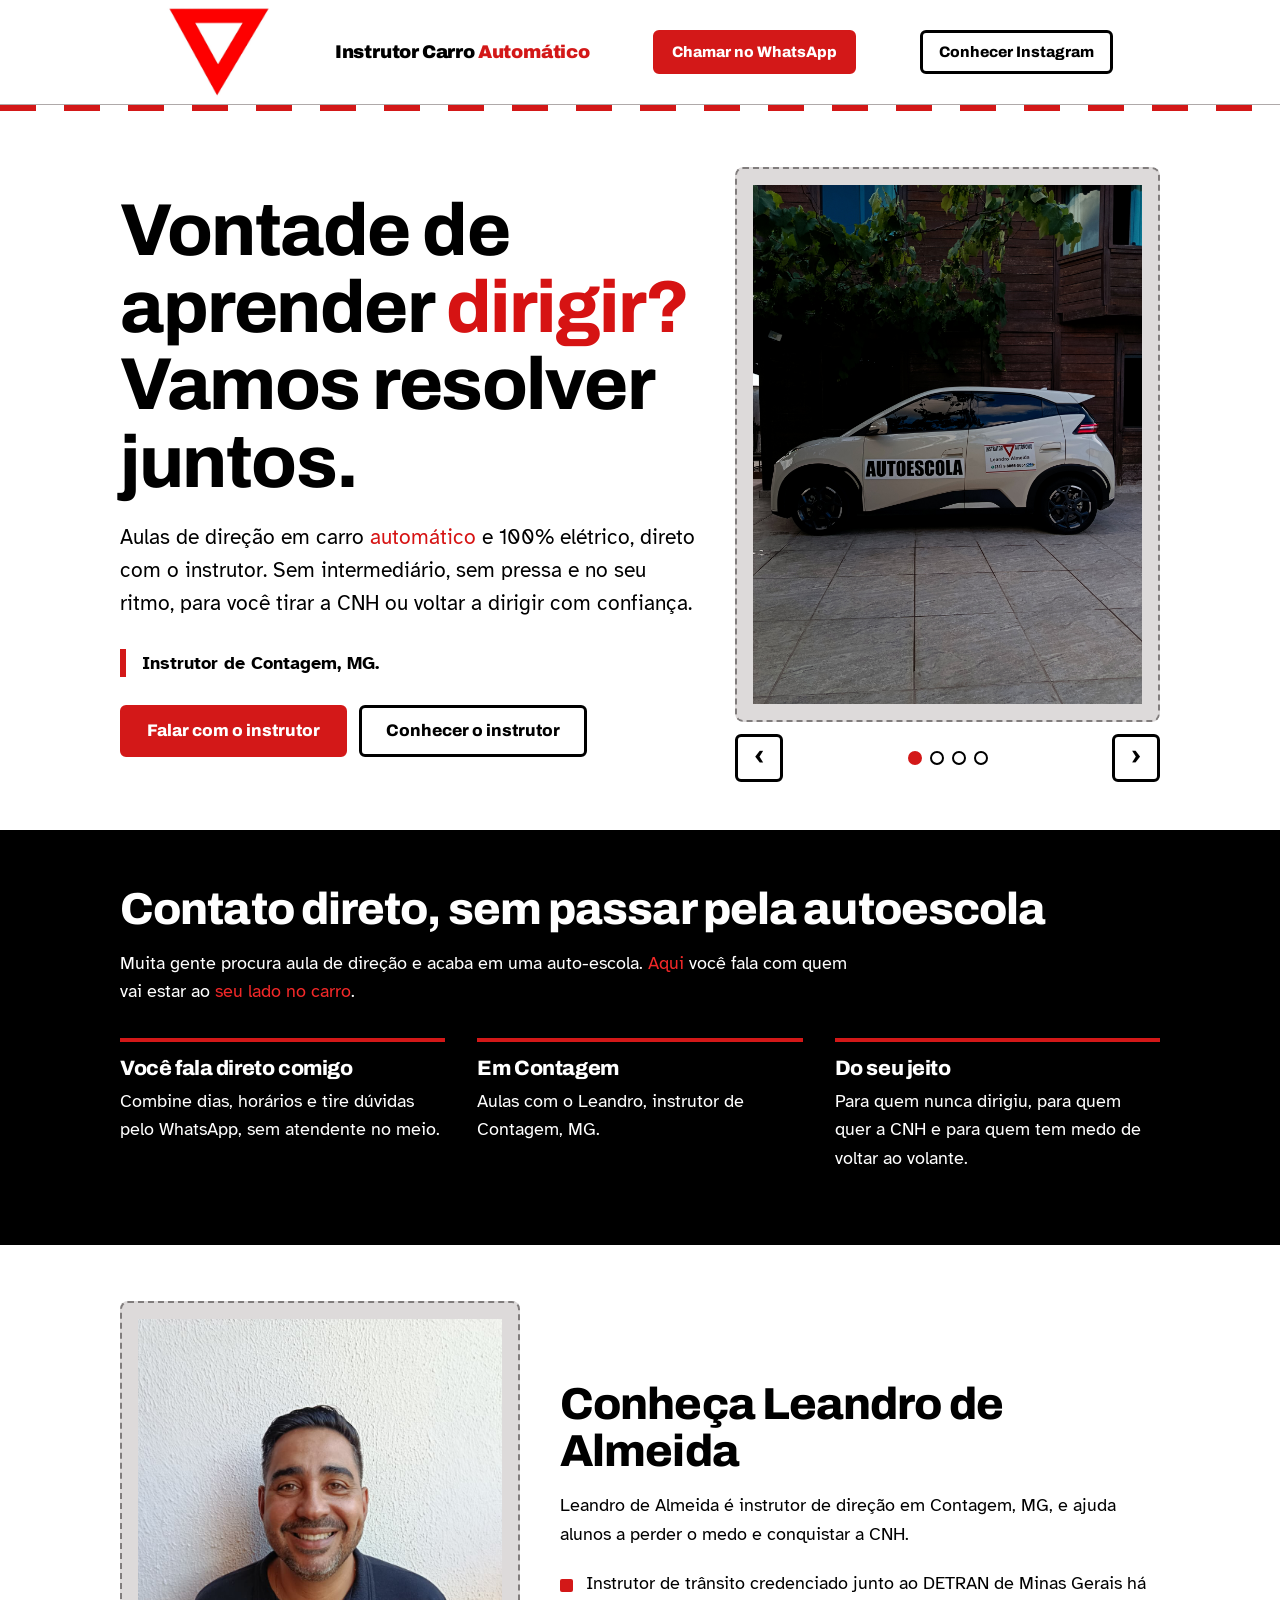
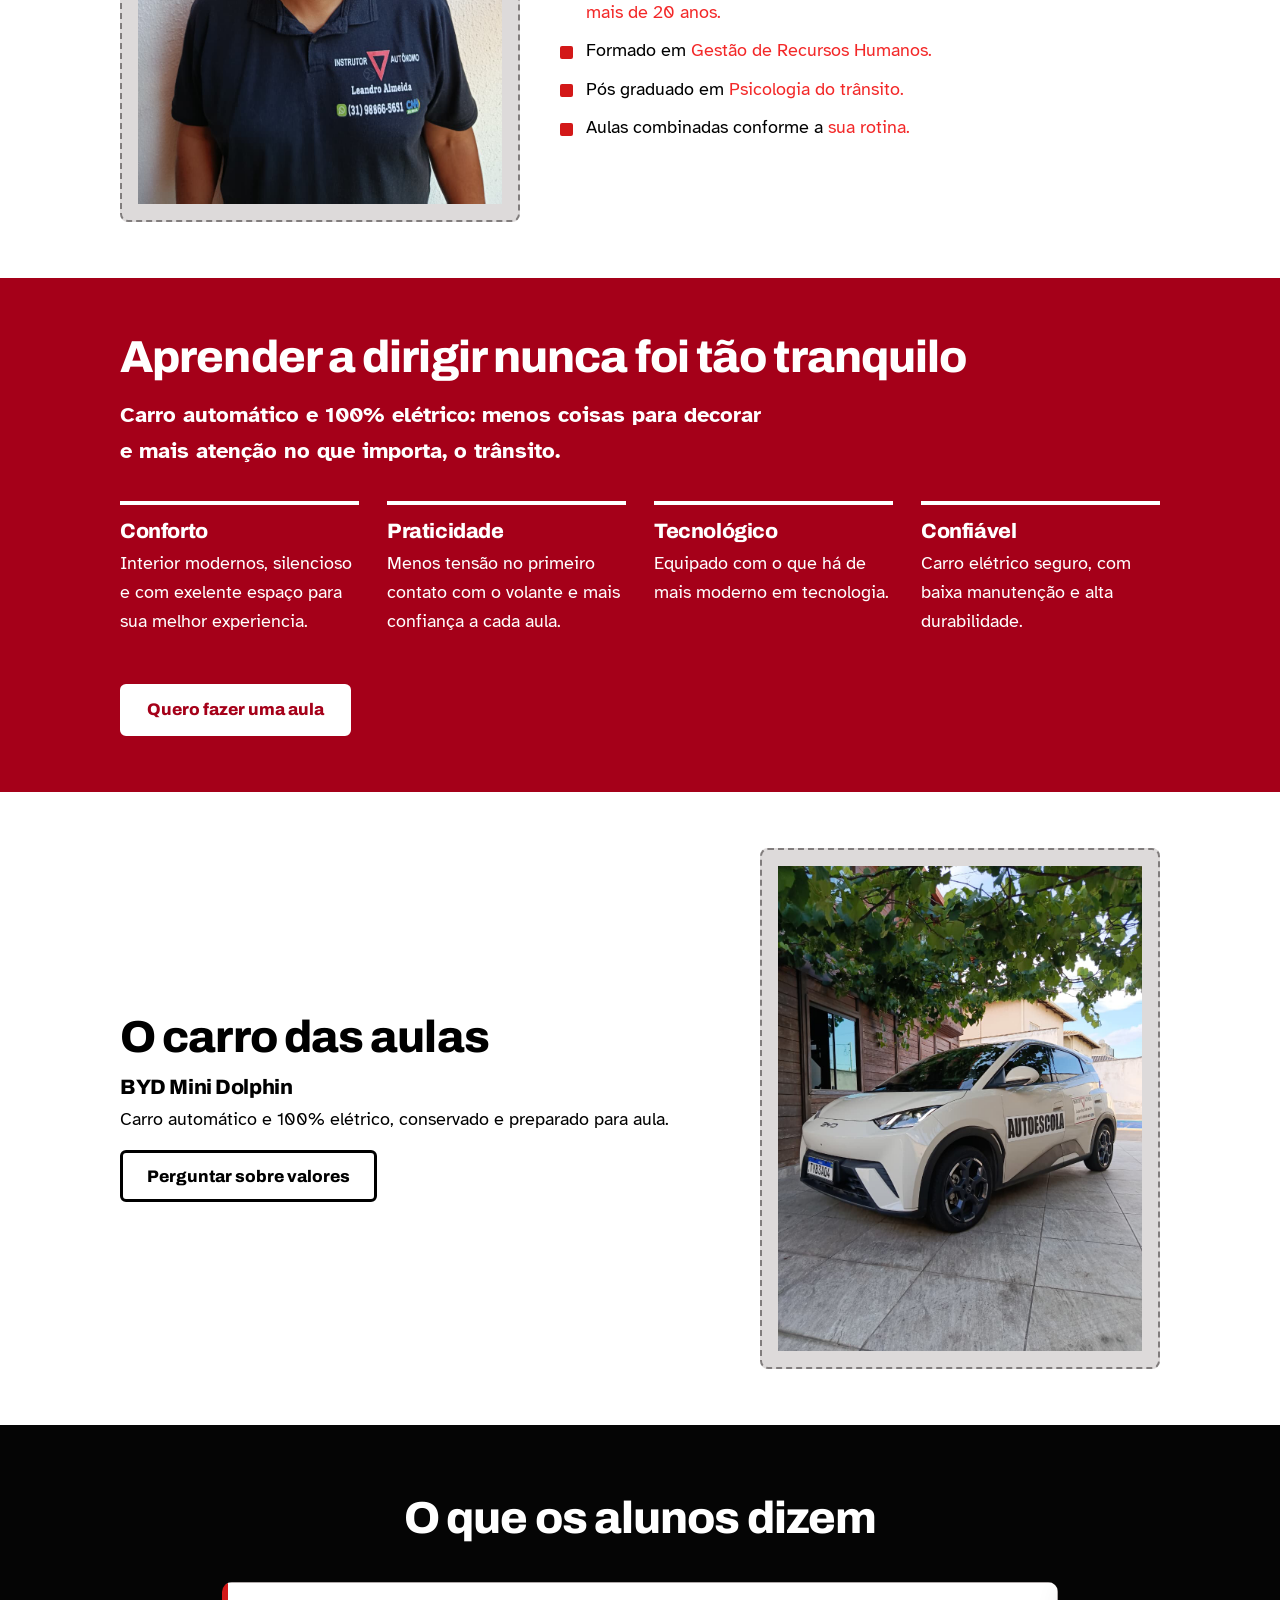
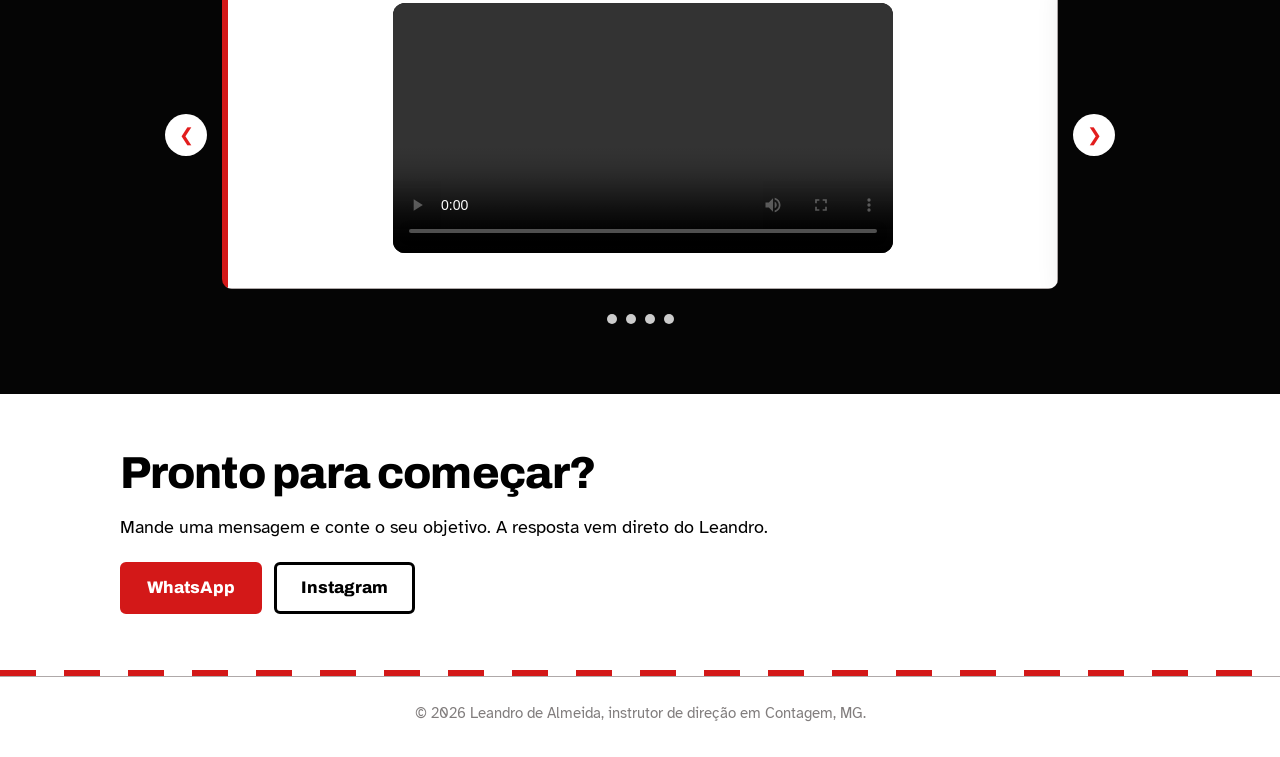
==== commit a14daeda: "Merge branch 'main' of https://github.com/Davil-br/Instrutor_Carro_autonomo" ====
--- a/index.html
+++ b/index.html
@@ -1,3 +1,4 @@
+
 <!DOCTYPE html>
 <html lang="pt-BR">
 
@@ -223,3 +224,5 @@
         <script src="script.js"></script>
     </body>
 </html>
+
+
--- a/style.css
+++ b/style.css
@@ -1,3 +1,4 @@
+
             /* Inicio das cores e fontes usadas no site. */
             :root {
                 --bg: #fff;
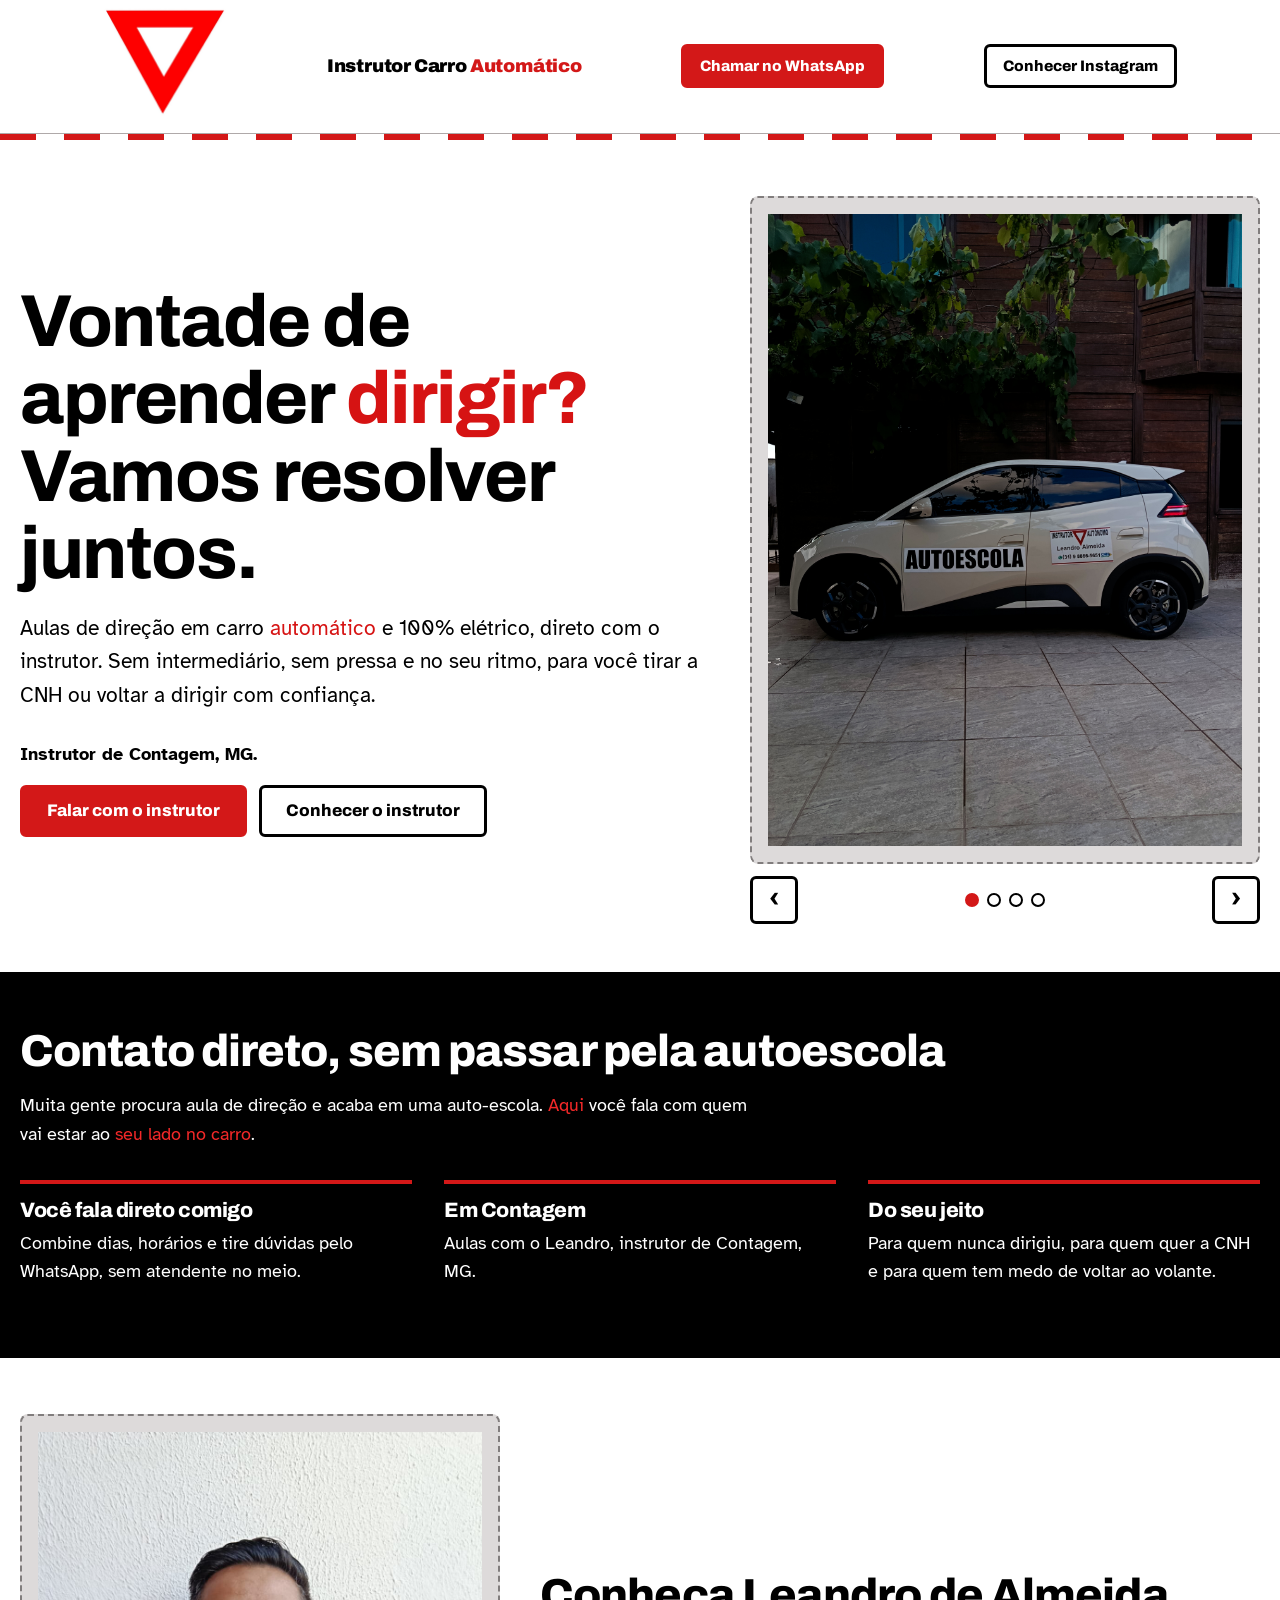
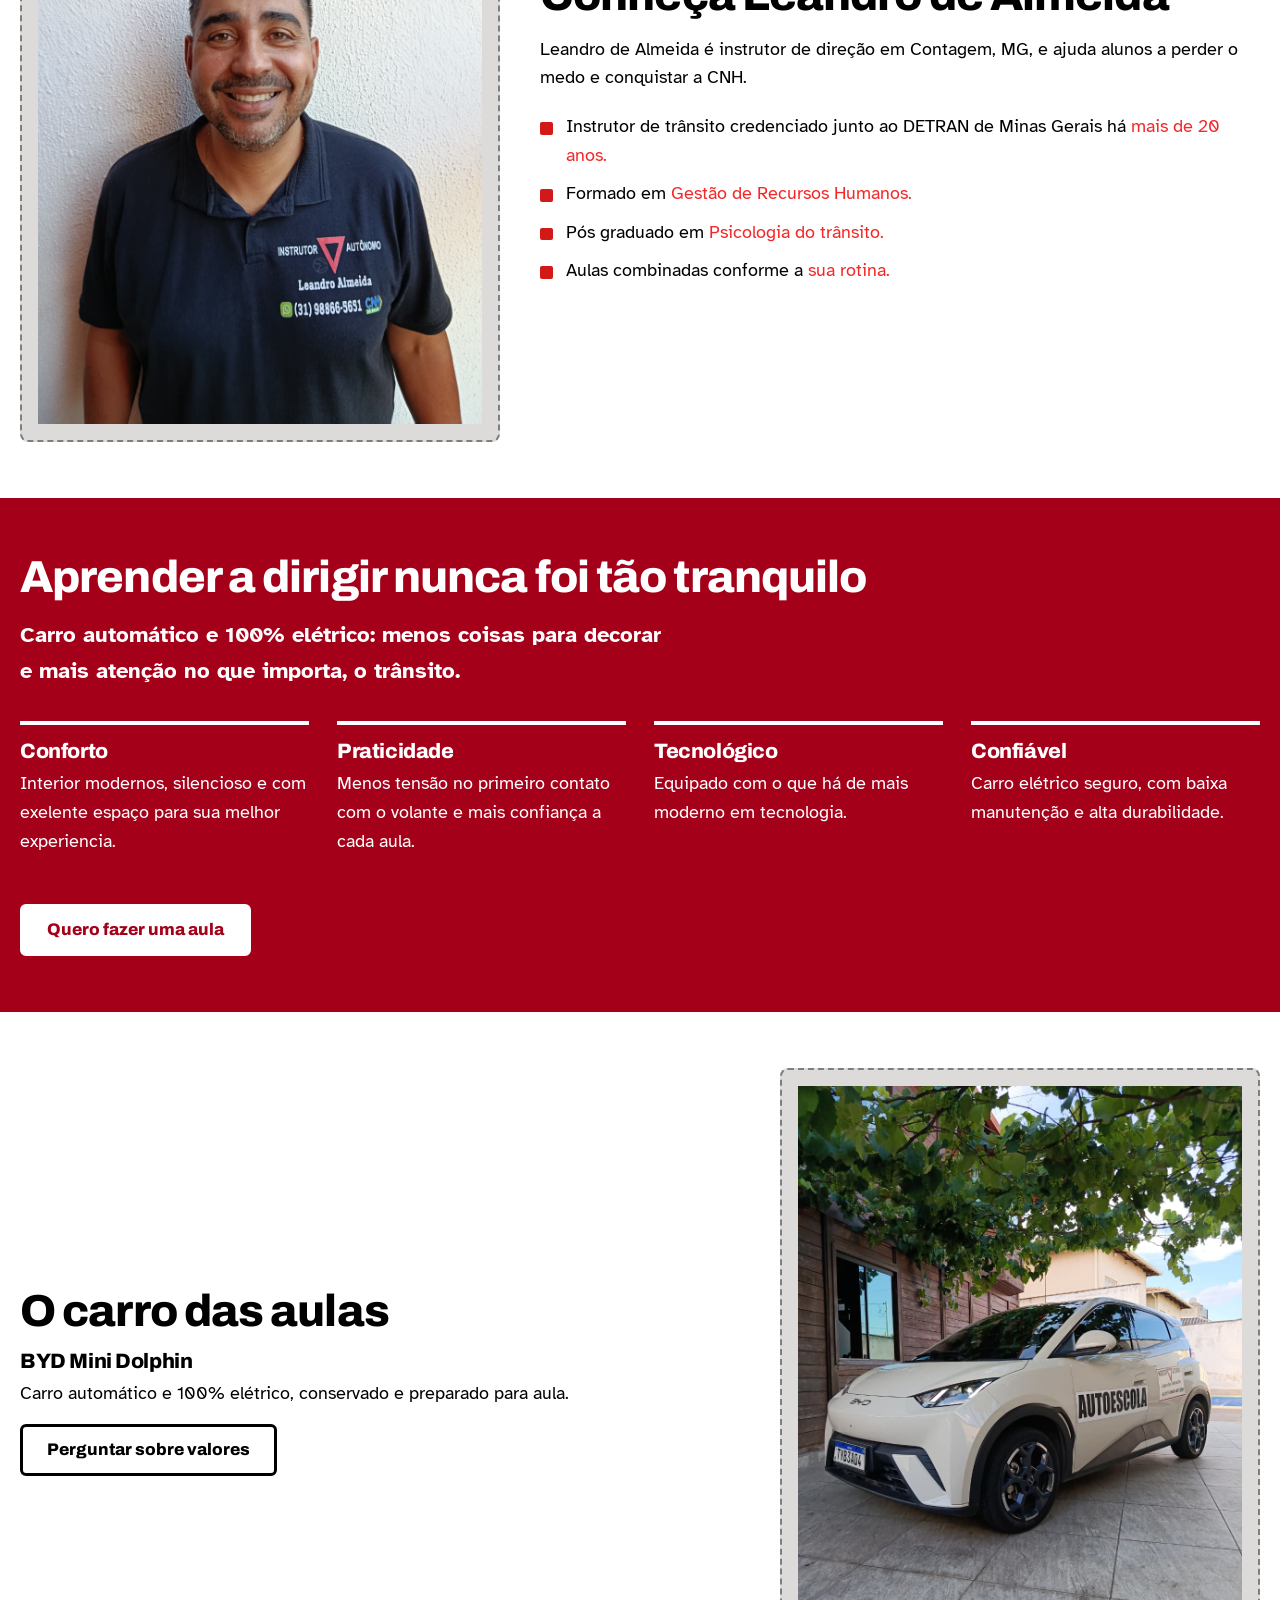
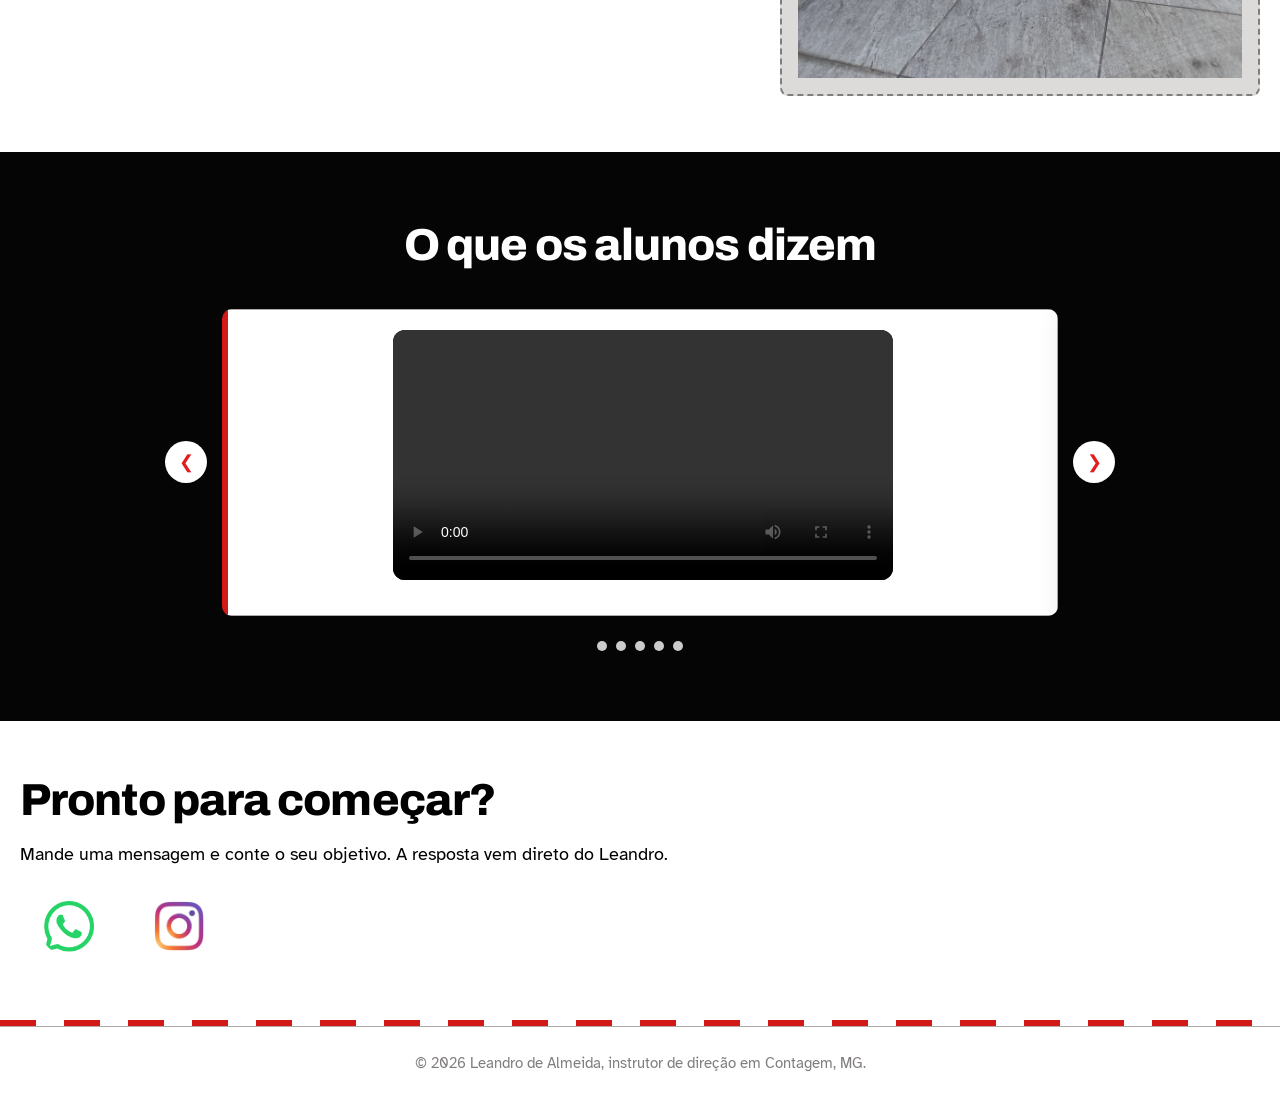
==== commit 07379dda: "site V1.1 algumas mudanças como responsividade funcionando, botoes auto-indicadores e ajuste de cont" ====
--- a/index.html
+++ b/index.html
@@ -23,7 +23,8 @@
         <!-- Inicio do cabeçalho: logo, nome e links de contato. -->
         <header class="top">
             <div class="wrap">
-                <img class="logo" src="img/logo.png" alt="logo da página">
+                 
+                <a class="logo" href="#topo"> <img src="img/logo.png" alt="logo da página"></span></a>
                 <a class="brand" href="#topo">Instrutor Carro <span>Automático</span></a>
                 <a class="btn" href="https://wa.me/553188665651" rel="noopener">Chamar no WhatsApp</a>
                 <a class="btn ghost" href="https://instagram.com/leandro_instrutor_" rel="noopener">Conhecer Instagram</a>
@@ -190,6 +191,13 @@
                         </video>
                     </figure>
 
+                    <!-- quinto depoimento -->
+                    <figure class="rev">
+                        <video controls preload="metadata" playsinline>
+                            <source src="videos/depoimento 5.mp4" type="video/mp4">
+                        </video>
+                    </figure>
+
                 </div>
             </div>
 
@@ -205,8 +213,12 @@
                     <h2 id="t-contato">Pronto para começar?</h2>
                     <p>Mande uma mensagem e conte o seu objetivo. A resposta vem direto do Leandro.</p>
                     <div class="social">
-                        <a class="btn" href="https://wa.me/553188665651" rel="noopener">WhatsApp</a>
-                        <a class="btn ghost" href="https://instagram.com/leandro_instrutor_" rel="noopener">Instagram</a>
+                        <a class="btn-social" href="https://wa.me/553188665651" rel="noopener">
+                            <img id="whatsapp" src="img/whatsapp.png" alt="Contato pelo WhatsApp" width="50">
+                        </a>
+                        <a class="btn-social" href="https://instagram.com/leandro_instrutor_" rel="noopener">
+                        <img id="instagram" src="img/intagram.png" alt="Contato pelo Instagram" width="50">   
+                        </a>
                     </div>
                 </div>
             </section>
@@ -215,11 +227,10 @@
 
         <!-- Inicio do rodapé da página. -->
         <footer>
-            <div class="wrap" id="rodapé">© 2026 Leandro de Almeida, instrutor de direção em Contagem, MG.</div>
+            <div class="wrap" id="rodapé">© 2026 Leandro de Almeida, instrutor de direção em Contagem, MG.
+                
+            </div>
         </footer>
-
-        <!-- Inicio do botão fixo do WhatsApp. -->
-        <a class="btn fab" href="https://wa.me/553188665651" rel="noopener" aria-label="Chamar o instrutor no WhatsApp">WhatsApp</a>
 
         <script src="script.js"></script>
     </body>
--- a/style.css
+++ b/style.css
@@ -61,7 +61,7 @@
             }
 
             body {
-                margin: 0;
+                margin: 0px;
                 background: var(--bg);
                 color: var(--fg);
                 font: 400 1.125rem/1.6 var(--body);
@@ -97,7 +97,7 @@
 
             /* Inicio do estilo que centraliza e limita a largura do conteúdo. */
             .wrap {
-                max-width: 1080px;
+                max-width: 1280px;
                 margin: 0 auto;
                 padding: 0 1.25rem;
             }
@@ -165,6 +165,32 @@
                 color: var(--bg);
             }
 
+            .btn-social {
+                color: #fff;
+                display: inline-flex;
+                align-items: center;
+                min-height: 52px;
+                padding: .8rem 1.5rem;
+                border-radius: 6px;
+                font: 800 1.05rem var(--display);
+                text-decoration: none;
+                border: 3px solid var(--dark);
+                background: var(--dark);
+                color: var(--on-red);
+                transition: background .15s;
+                cursor: pointer;
+            }
+            .btn-social {
+                background: transparent;
+                color: var(--fg);
+                border-color: var(--fg);
+            }
+
+            #whatsapp,
+            #instagram {
+                border-radius: 15px;
+            }
+
                         /* Inicio da faixa decorativa que lembra uma pista. */
             .lane {
                 height: 6px;
@@ -366,21 +392,6 @@
                 font-size: .95rem;
             }
 
-            /* Inicio do estilo do botão fixo do WhatsApp. */
-            .fab {
-                position: fixed;
-                right: 1rem;
-                bottom: calc(1rem + env(safe-area-inset-bottom,0px));
-                z-index: 10;
-                box-shadow: 0 4px 14px rgba(0,0,0,.3);
-            }
-
-            .place {
-                border-left: 6px solid var(--red);
-                padding-left: 1rem;
-                margin: 0 0 1.75rem;
-                font-size: 1.1rem;
-            }
 
             /* Inicio dos estilos da seção sobre o carro elétrico. */
             .ev {
@@ -640,33 +651,101 @@
                 text-align: center;
             }
 
+             @media (max-width: 759px) {
+                body {
+                    font-size: 1rem;
+                }
+                .wrap {
+                    padding-right: 1rem;
+                    padding-left: 1rem;
+                }
+                header.top .wrap {
+                    display: grid;
+                    grid-template-columns: 64px minmax(0,1fr);
+                    gap: .75rem;
+                }
+                .logo {
+                    width: 64px;
+                }
+                .brand {
+                    font-size: 1rem;
+                    line-height: 1.3;
+                }
+                header.top .btn {
+                    grid-column: 1 / -1;
+                    width: 100%;
+                    min-height: 48px;
+                    padding: .65rem 1rem;
+                }
+                section, .hero {
+                    padding: 2.5rem 0;
+                }
+                h1 {
+                    font-size: clamp(2rem,8vw,3rem);
+                    line-height: 1.12;
+                }
+                h2 {
+                    font-size: clamp(1.6rem,6vw,2.2rem);
+                    line-height: 1.15;
+                }
+                .hero p.lead, .ev .big {
+                    font-size: 1.125rem;
+                }
+                .hero .grid, .about .grid, .car .grid {
+                    grid-template-columns: minmax(0,1fr);
+                    gap: 1.75rem;
+                }
+                .actions, .social {
+                    flex-direction: column;
+                    align-items: stretch;
+                }
+                .actions .btn, .social .btn {
+                    width: 100%;
+                }
+                .ph.person {
+                    width: 100%;
+                    max-width: 360px;
+                    justify-self: center;
+                }
+                footer {
+                    padding-bottom: calc(6rem + env(safe-area-inset-bottom,0px));
+                }
+                .fab {
+                    min-height: 48px;
+                    padding: .65rem 1rem;
+                    font-size: .95rem;
+                }
+            }
+
             /* Inicio dos ajustes dos depoimentos para celular. */
             @media (max-width: 600px) {
                 .reviews {
-                    padding: 50px 15px;
+                    padding: 2.5rem 0;
                 }
                 .rev-carousel {
-                    gap: 8px;
-                }
-                .rev {
-                    padding: 25px 18px;
+                    display: grid;
+                    grid-template-columns: 1fr 1fr;
+                    gap: 1rem;
+                }
+                .rev-window {
+                    grid-column: 1 / -1;
+                    grid-row: 1;
+                }
+                figure.rev {
+                    padding: 1.25rem 1rem;
                 }
                 .rev blockquote p {
                     font-size: 16px;
                 }
                 .rev-btn {
-                    width: 32px;
-                    height: 32px;
-                    font-size: 14px;
-                }
-            }
-
-            /* Inicio dos ajustes para quem prefere menos animações. */
-            @media (prefers-reduced-motion:reduce) {
-                html {
-                    scroll-behavior: auto;
-                }
-                .btn {
-                    transition: none;
+                    width: 44px;
+                    height: 44px;
+                    font-size: 18px;
+                }
+                .rev-btn.prev {
+                    justify-self: end;
+                }
+                .rev-btn.next {
+                    justify-self: start;
                 }
             }
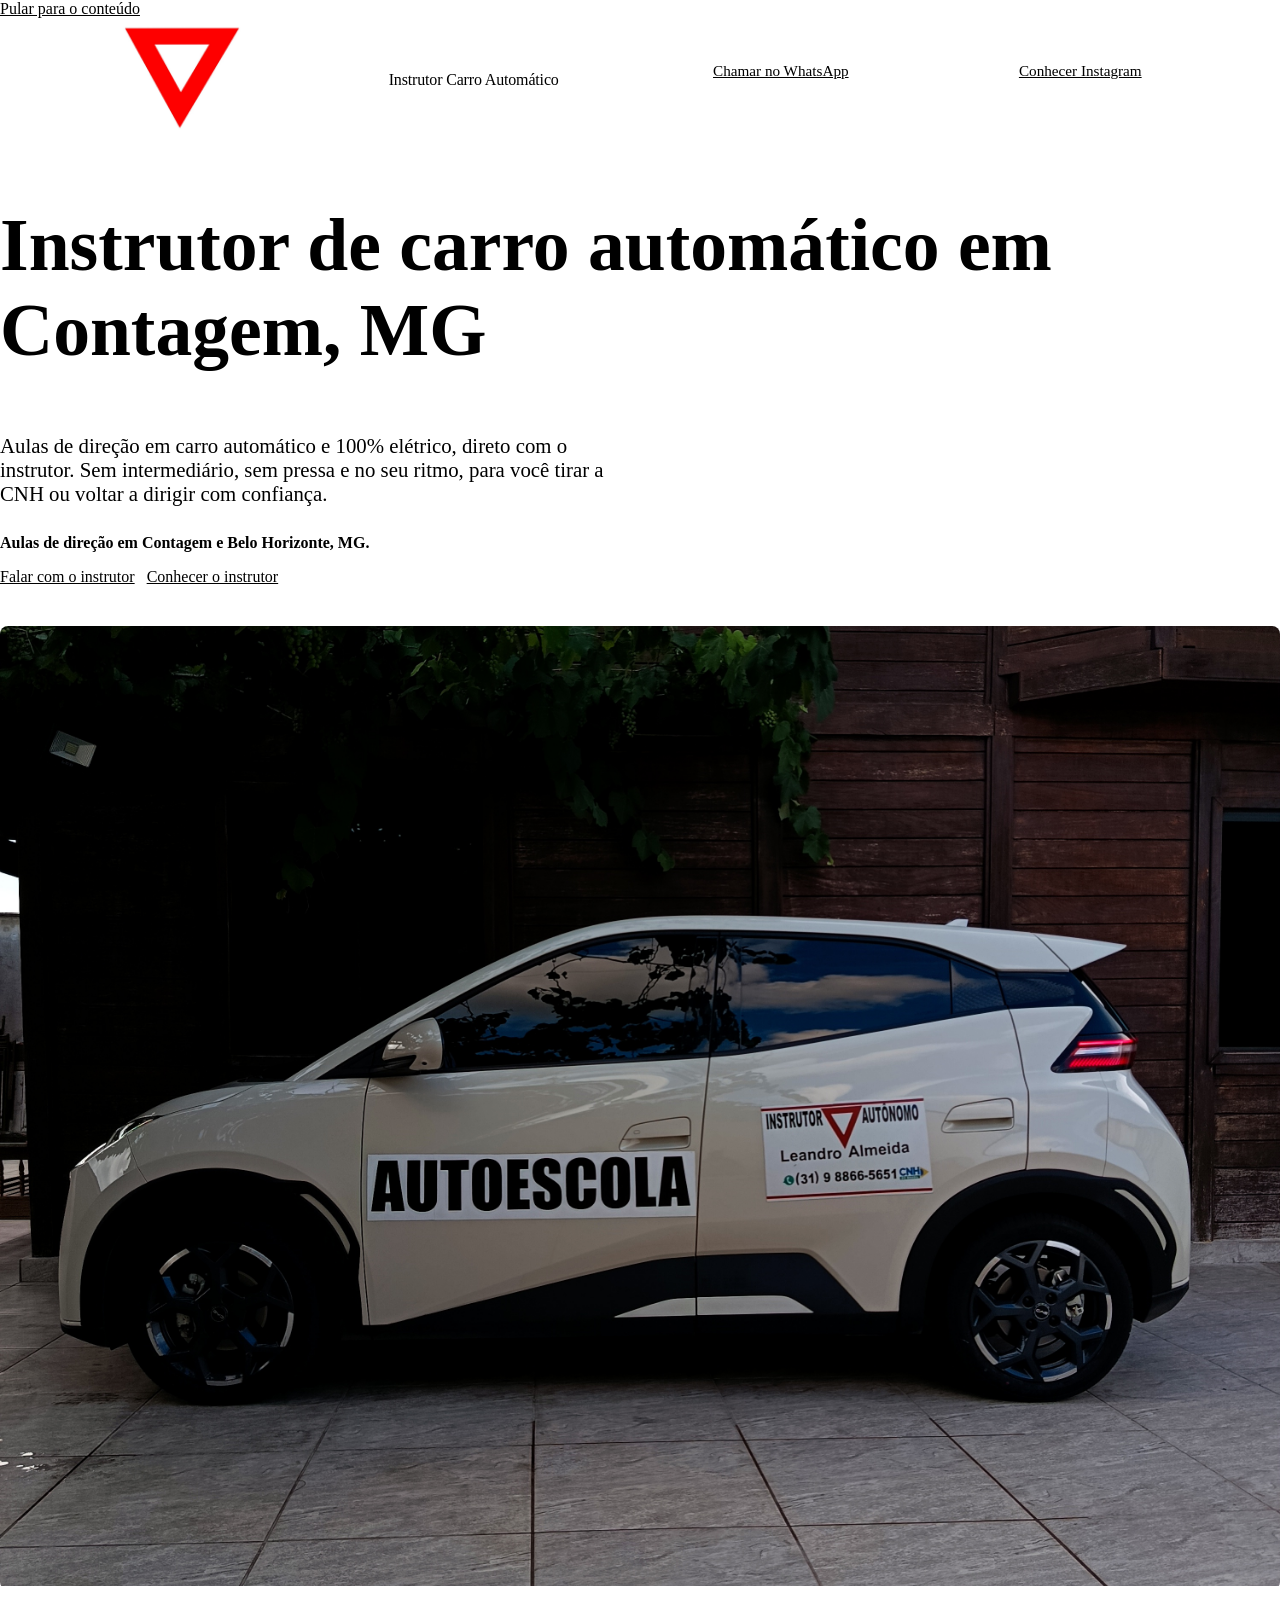
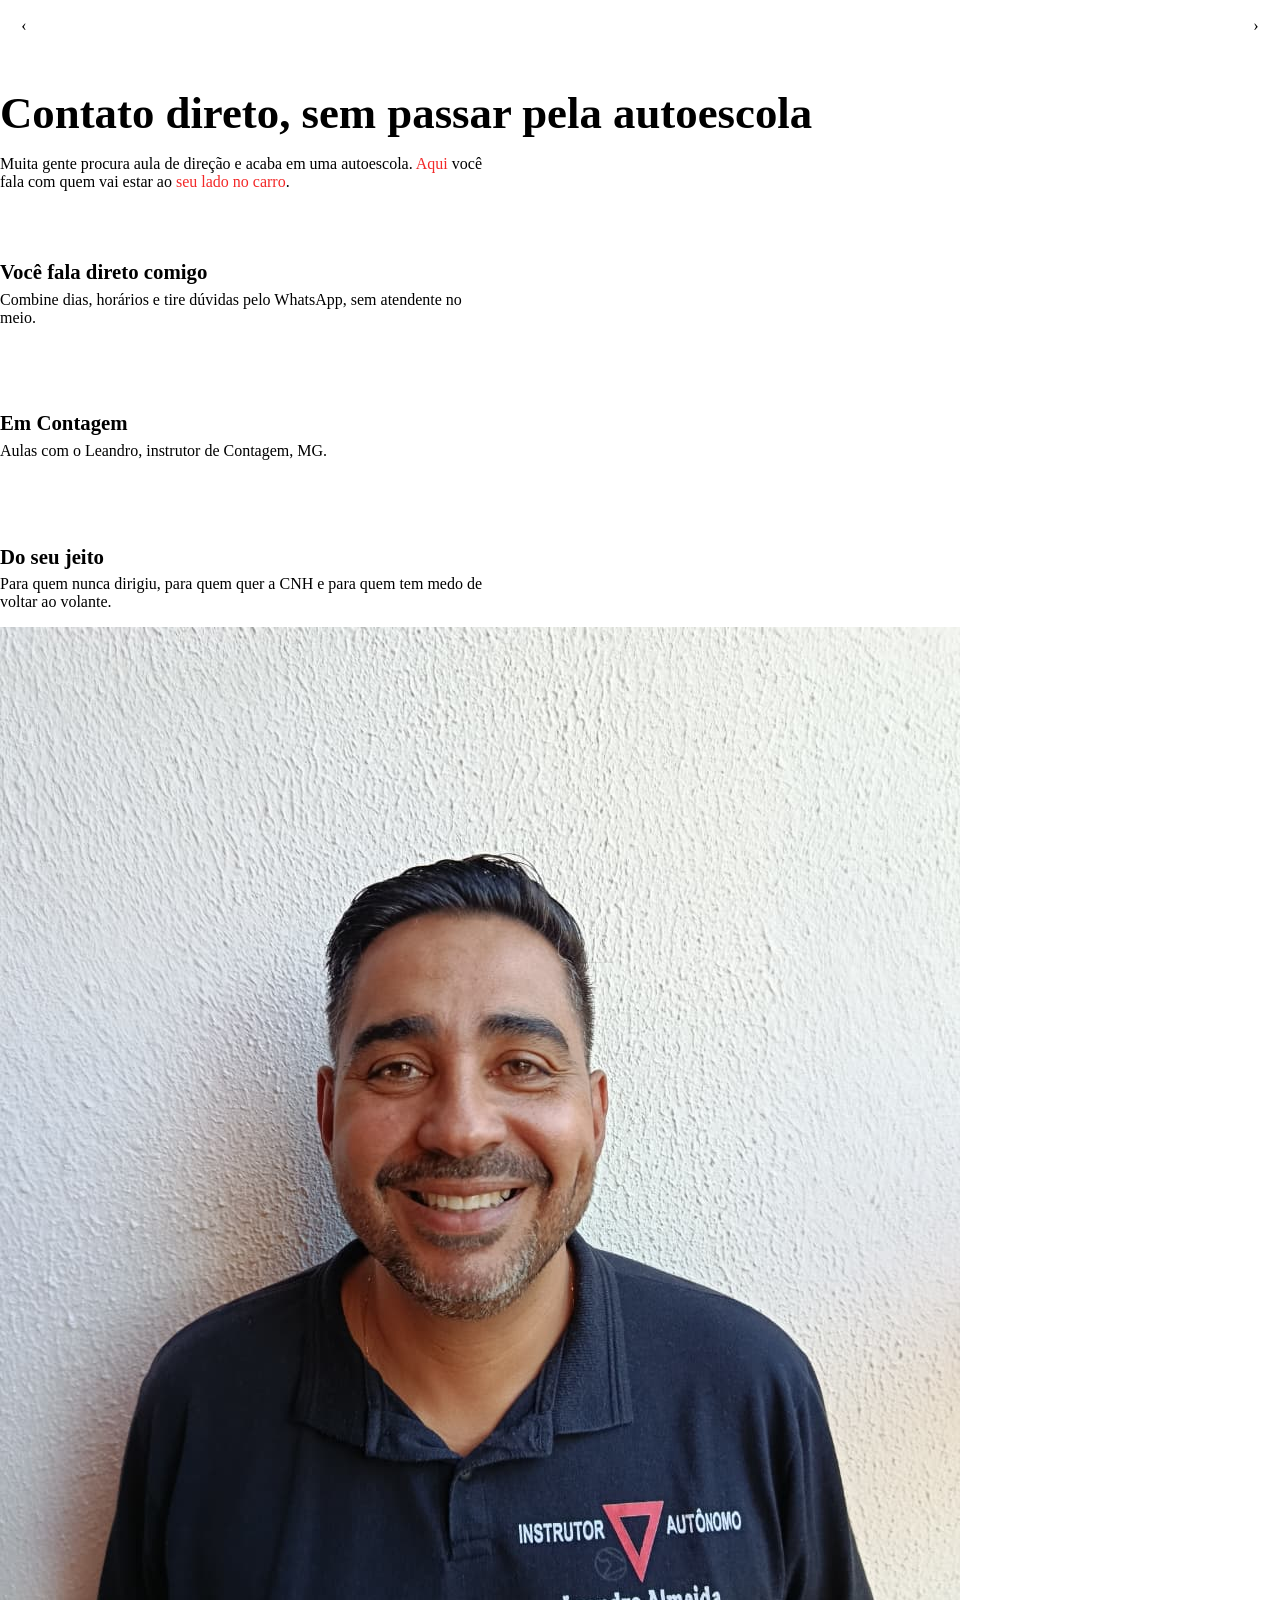
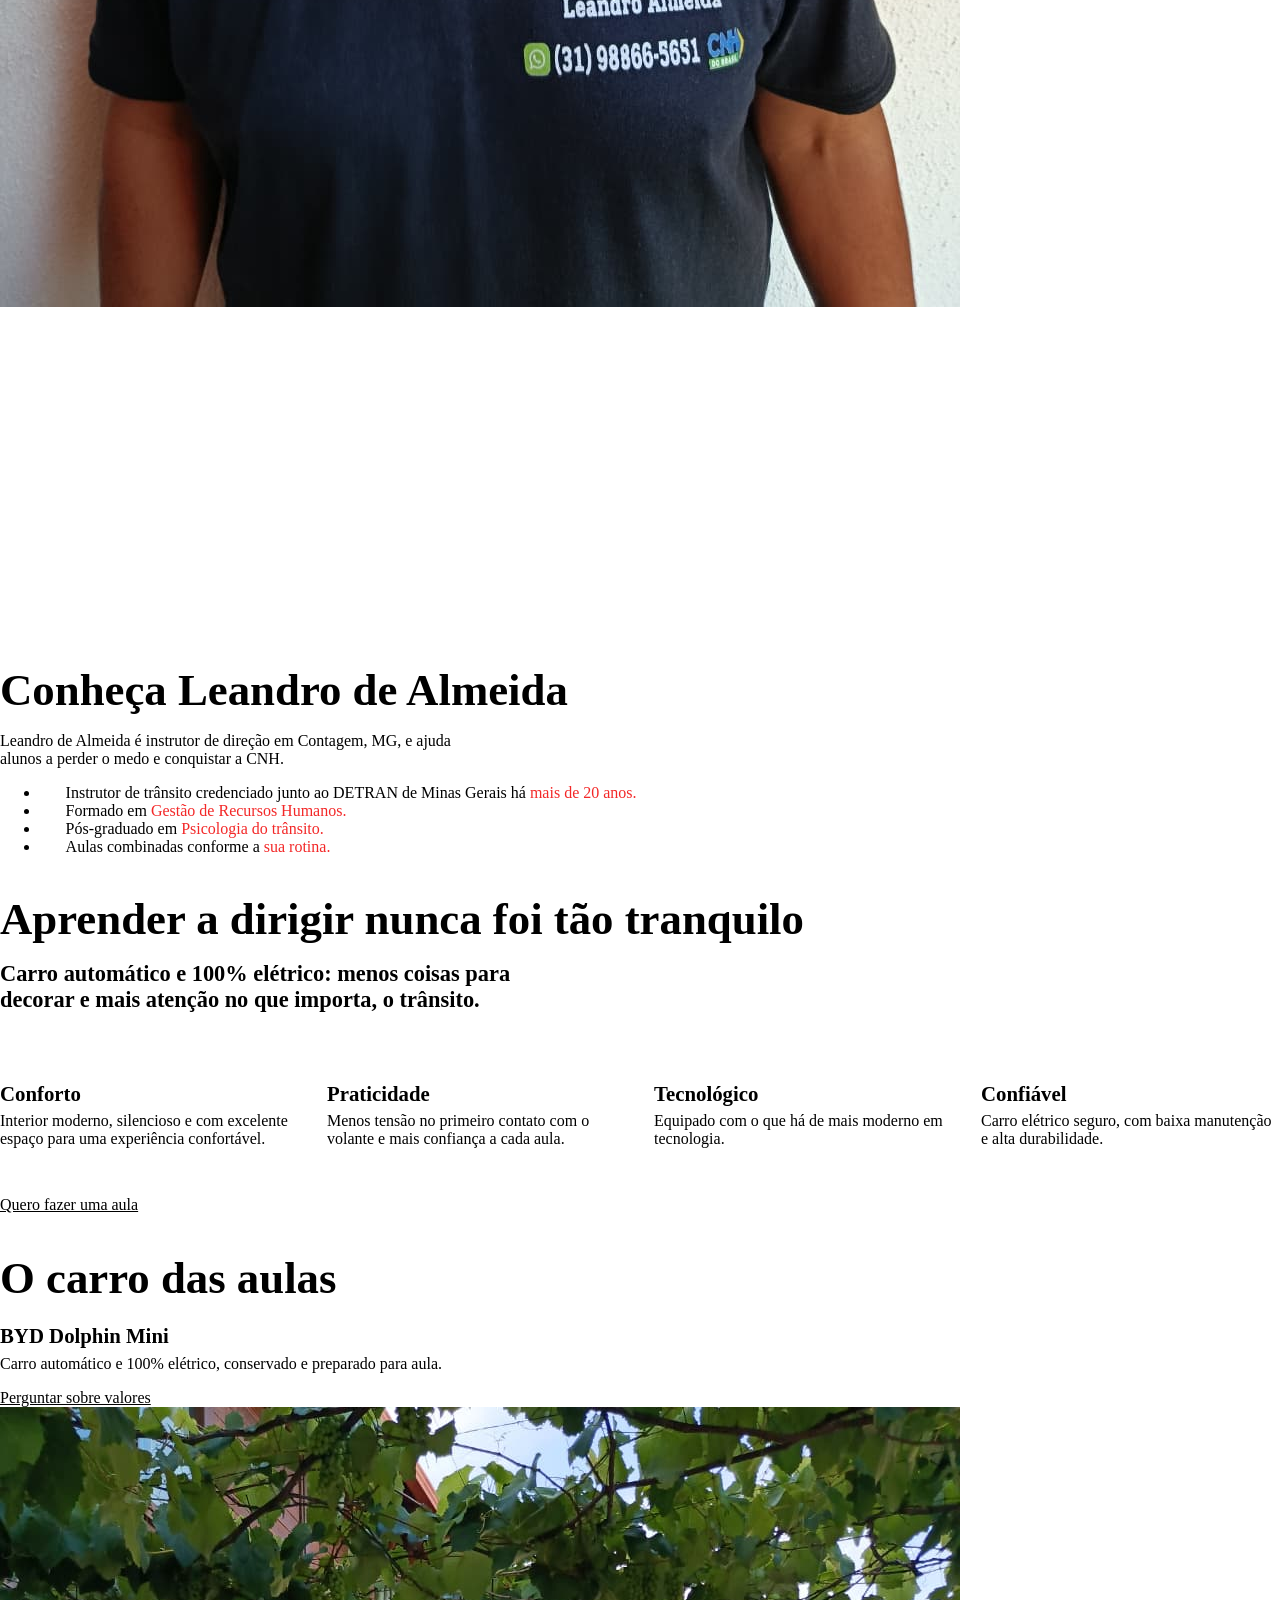
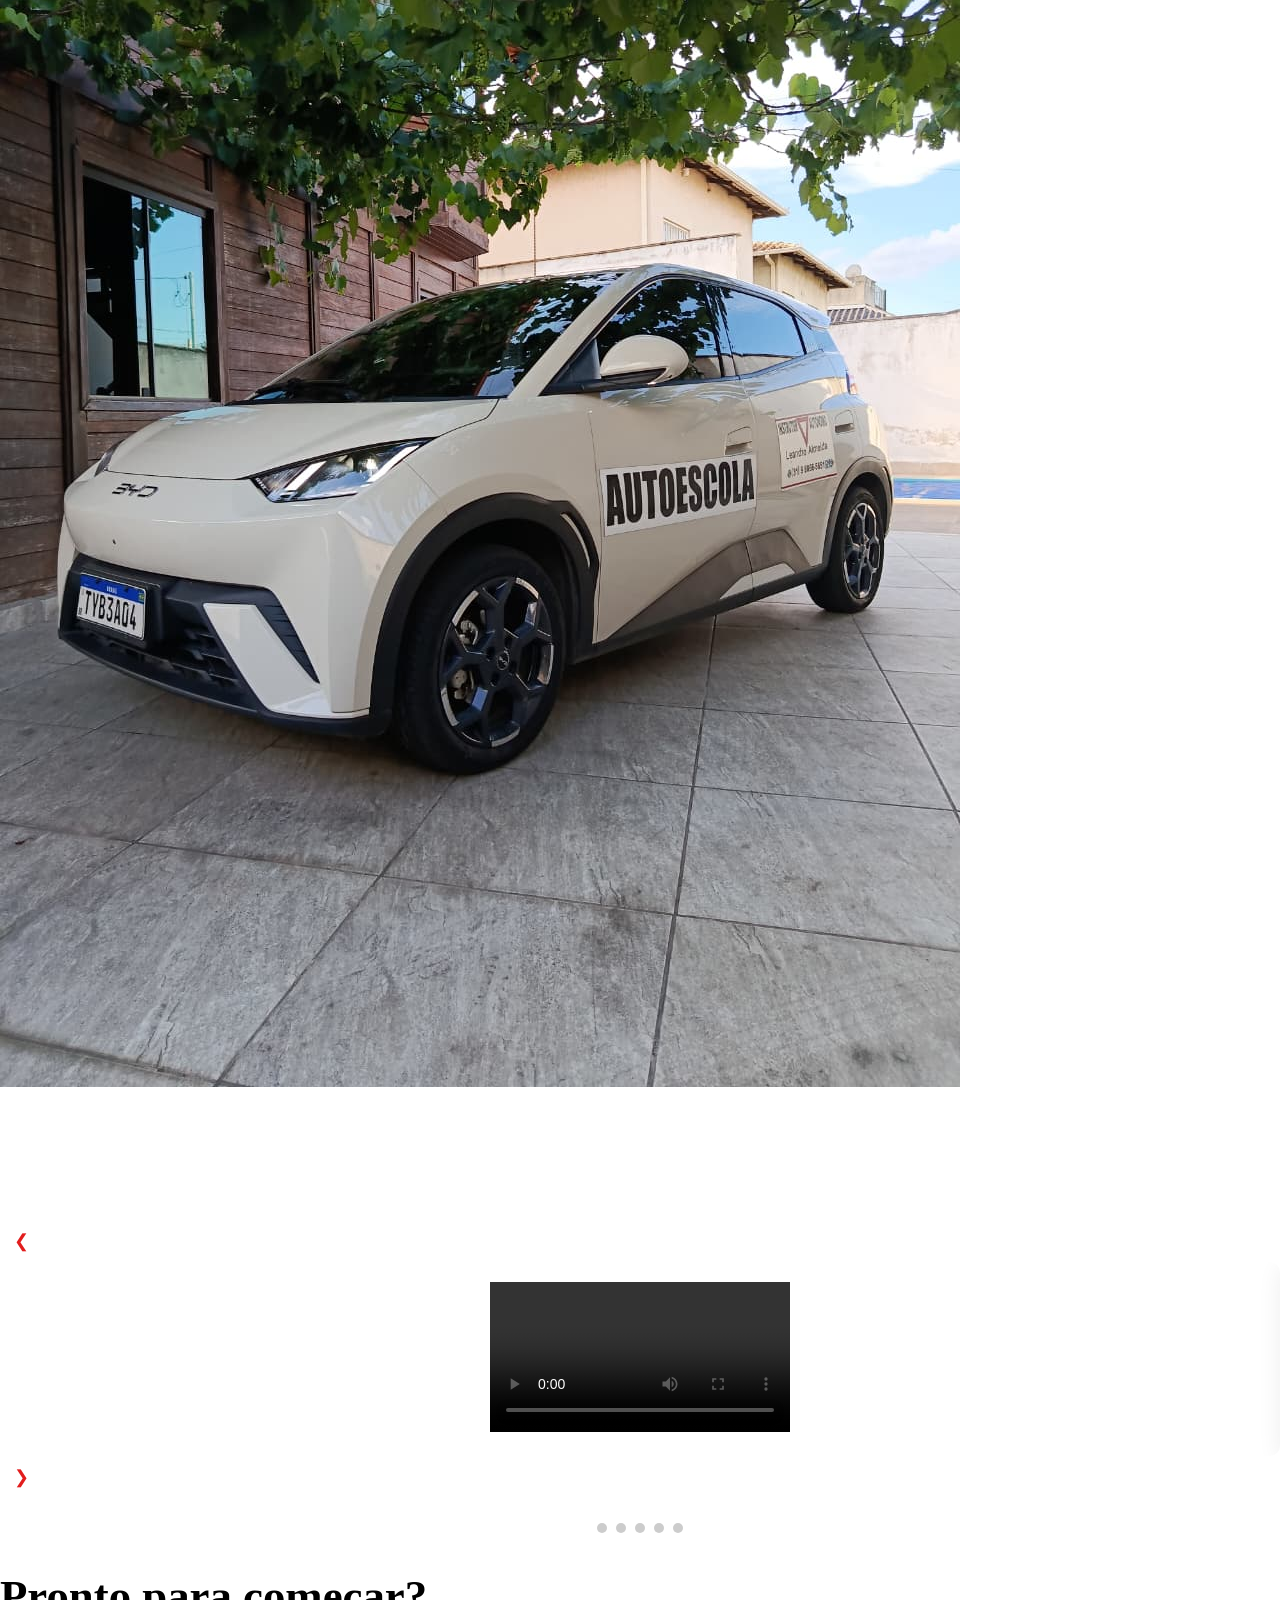
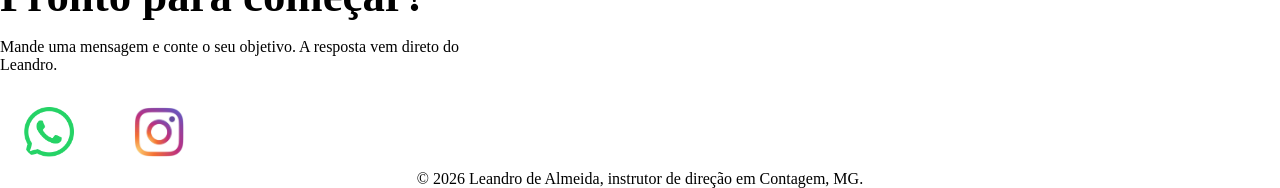
==== commit 4954316e: "update recomendaçao google" ====
--- a/index.html
+++ b/index.html
@@ -1,239 +1,451 @@
-
 <!DOCTYPE html>
+
 <html lang="pt-BR">
 
     <!-- Inicio das configurações da página: título, descrição e fontes. -->
+
     <head>
+
         <meta charset="utf-8">
+
         <meta name="viewport" content="width=device-width, initial-scale=1, viewport-fit=cover">
-        <title>Leandro de Almeida | Instrutor de carro automático e elétrico em Contagem</title>
-        <meta name="description" content="Aulas de direção em carro automático e 100% elétrico em Contagem e região, direto com o instrutor Leandro de Almeida. Perca o medo de dirigir e tire sua CNH.">
+
+        <title>Instrutor de Carro Automático em Contagem | Leandro de Almeida</title>
+
+        <meta name="description" content="Aulas de direção em carro automático e elétrico em Contagem, MG, e Belo Horizonte. Conheça o instrutor Leandro de Almeida e agende pelo WhatsApp.">
+
         <link rel="preconnect" href="https://fonts.googleapis.com">
+
         <link rel="preconnect" href="https://fonts.gstatic.com" crossorigin>
-        <link href="https://fonts.googleapis.com/css2?family=Archivo:wght@700;800;900&amp;family=Atkinson+Hyperlegible:wght@400;700&amp;display=swap" rel="stylesheet">
+
+        <link href="https://fonts.googleapis.com/css2?family=Archivo:wght@700;800;900&family=Atkinson+Hyperlegible:wght@400;700&display=swap" rel="stylesheet">
+
+        <link rel="canonical" href="https://instrutorcarroautomatico.com.br/">
+        <meta name="robots" content="index, follow, max-image-preview:large">
+        <meta property="og:type" content="website">
+        <meta property="og:locale" content="pt_BR">
+        <meta property="og:title" content="Instrutor de Carro Automático em Contagem | Leandro de Almeida">
+        <meta property="og:description" content="Aulas de direção em carro automático e elétrico em Contagem e Belo Horizonte. Fale diretamente com Leandro de Almeida.">
+        <meta property="og:url" content="https://instrutorcarroautomatico.com.br/">
         <link rel="stylesheet" href="style.css">
+
+        <script type="application/ld+json">
+{
+  "@context": "https://schema.org",
+  "@type": "Person",
+  "name": "Leandro de Almeida",
+  "url": "https://instrutorcarroautomatico.com.br/",
+  "jobTitle": "Instrutor de direção",
+  "description": "Instrutor de direção com aulas em carro automático e elétrico em Contagem e Belo Horizonte, Minas Gerais.",
+  "areaServed": [
+    {
+      "@type": "City",
+      "name": "Contagem"
+    },
+    {
+      "@type": "City",
+      "name": "Belo Horizonte"
+    }
+  ],
+  "sameAs": [
+    "https://instagram.com/leandro_instrutor_"
+  ]
+}
+        </script>
     </head>
 
     <!-- Inicio do conteúdo que aparece na página. -->
+
     <body>
 
         <!-- Inicio do link para pular direto para o conteúdo. -->
+
         <a class="skip" href="#conteudo">Pular para o conteúdo</a>
 
         <!-- Inicio do cabeçalho: logo, nome e links de contato. -->
+
         <header class="top">
+
             <div class="wrap">
-                 
-                <a class="logo" href="#topo"> <img src="img/logo.png" alt="logo da página"></span></a>
+
+                <a class="logo" href="#topo"> <img src="img/logo.png" alt="Logotipo do Instrutor Carro Automático" width="120" height="120"></a>
+
                 <a class="brand" href="#topo">Instrutor Carro <span>Automático</span></a>
+
                 <a class="btn" href="https://wa.me/553188665651" rel="noopener">Chamar no WhatsApp</a>
+
                 <a class="btn ghost" href="https://instagram.com/leandro_instrutor_" rel="noopener">Conhecer Instagram</a>
+
             </div>
+
         </header>
+
         <div class="lane" aria-hidden="true"></div>
 
         <!-- Inicio do conteúdo principal do site. -->
+
         <main id="conteudo">
 
             <!-- Inicio da seção de apresentação e fotos do carro. -->
+
             <section class="hero" id="topo">
+
                 <div class="wrap grid">
+
                     <div>
-                        <h1>Vontade de aprender <span class="vermelho-destaque">dirigir?</span> Vamos resolver juntos.</h1>
-                        <p class="lead">Aulas de direção em carro <span class="vermelho-destaque">automático</span> e 100% elétrico, direto com o instrutor. Sem intermediário, sem pressa e no seu ritmo, para você tirar a CNH ou voltar a dirigir com confiança.</p>
+
+                        <h1>Instrutor de <span class="vermelho-destaque">carro automático</span> em Contagem, MG</h1>
+
+                        <p class="lead">Aulas de direção em carro <span class="vermelho-destaque">automático</span> e 100% elétrico, direto com o instrutor.
+
+                             Sem intermediário, sem pressa e no seu ritmo, para você tirar a CNH ou voltar a dirigir com confiança.</p>
+
                         <p class="place">
-                            <strong>Instrutor de Contagem, MG.</strong>
+
+                            <strong>Aulas de direção em Contagem e Belo Horizonte, MG.</strong>
+
                         </p>
+
                         <div class="actions">
+
                             <a class="btn" href="https://wa.me/553188665651" rel="noopener">Falar com o instrutor</a>
+
                             <a class="btn ghost" href="#sobre">Conhecer o instrutor</a>
-                        </div>
+
+                        </div>
+
                     </div>
 
                     <!-- Inicio do carrossel de fotos do carro. -->
+
                     <div class="carousel" role="group" aria-roledescription="carrossel" aria-label="Fotos do carro de aula">
+
                         <div class="track" id="track" tabindex="0" aria-live="polite">
-                            <div class="slide ph" role="group" aria-roledescription="slide" aria-label="1 de 4"> <img id="carro_fora" src="img/foto carro por fora.jpg" alt="foto Carro por fora"><br>
+
+                            <div class="slide ph" role="group" aria-roledescription="slide" aria-label="1 de 4"> <img decoding="async" id="carro_fora" fetchpriority="high" src="img/foto carro por fora.jpg" alt="Carro automático elétrico utilizado nas aulas de direção em Contagem">
+
                             </div>
-                            <div class="slide ph" role="group" aria-roledescription="slide" aria-label="2 de 4"> <img src="img/painel e volante.jpeg" alt="foto do painel e volante"><br>
+
+                            <div class="slide ph" role="group" aria-roledescription="slide" aria-label="2 de 4"> <img loading="lazy" decoding="async" src="img/painel e volante.jpeg" alt="Painel e volante do carro automático utilizado nas aulas">
+
                             </div>
-                            <div class="slide ph" role="group" aria-roledescription="slide" aria-label="3 de 4"> <img src="img/interior frente.jpeg" alt="foto do interior do carro parte da frente"><br>
+
+                            <div class="slide ph" role="group" aria-roledescription="slide" aria-label="3 de 4"> <img loading="lazy" decoding="async" src="img/interior frente.jpeg" alt="Bancos dianteiros e interior do carro de aula automático">
+
                             </div>
-                            <div class="slide ph" role="group" aria-roledescription="slide" aria-label="4 de 4"> <img src="img/interior atras.jpeg" alt="foto do interior do carro parte de tras"><br>
+
+                            <div class="slide ph" role="group" aria-roledescription="slide" aria-label="4 de 4"> <img loading="lazy" decoding="async" src="img/interior atras.jpeg" alt="Bancos traseiros do carro automático usado nas aulas">
+
                             </div>
-                        </div>
+
+                        </div>
+
                         <div class="ctrl">
+
                             <button class="arrow" id="prev" type="button" aria-label="Foto anterior">‹</button>
+
                             <div class="dots" id="dots"></div>
+
                             <button class="arrow" id="next" type="button" aria-label="Próxima foto">›</button>
-                        </div>
-                    </div>
-                </div>
+
+                        </div>
+
+                    </div>
+
+                </div>
+
             </section>
 
             <!-- Inicio da seção com os diferenciais das aulas. -->
+
             <section class="why" aria-labelledby="t-why">
+
                 <div class="wrap">
+
                     <h2 id="t-why">Contato direto, sem passar pela autoescola</h2>
-                    <p>Muita gente procura aula de direção e acaba em uma auto-escola. <span class="facts-ul">Aqui</span> você fala com quem vai estar ao <span class="facts-ul">seu lado no carro</span>.</p>
+
+                    <p>Muita gente procura aula de direção e acaba em uma autoescola. <span class="facts-ul">Aqui</span> você fala com quem vai estar ao <span class="facts-ul">seu lado no carro</span>.</p>
+
                     <div class="cols">
+
                         <div class="col">
+
                             <h3>Você fala direto comigo</h3>
+
                             <p>Combine dias, horários e tire dúvidas pelo WhatsApp, sem atendente no meio.</p>
-                        </div>
+
+                        </div>
+
                         <div class="col">
+
                             <h3>Em Contagem</h3>
+
                             <p>Aulas com o Leandro, instrutor de Contagem, MG.</p>
-                        </div>
+
+                        </div>
+
                         <div class="col">
+
                             <h3>Do seu jeito</h3>
+
                             <p>Para quem nunca dirigiu, para quem quer a CNH e para quem tem medo de voltar ao volante.</p>
-                        </div>
-                    </div>
-                </div>
+
+                        </div>
+
+                    </div>
+
+                </div>
+
             </section>
 
             <!-- Inicio da seção sobre o instrutor Leandro. -->
+
             <section class="about" id="sobre" aria-labelledby="t-sobre">
+
                 <div class="wrap grid">
-                    <div class="ph person" role="img" aria-label="Espaço para a foto do instrutor"> <img src="img/foto do instrutor.jpeg" alt="Foto do instrutor"><br>
-                    </div>
+
+                    <div class="ph person" role="img" aria-label="Espaço para a foto do instrutor"> <img loading="lazy" decoding="async" src="img/foto do instrutor.jpeg" alt="Leandro de Almeida, instrutor de direção em Contagem">
+
+                    </div>
+
                     <div>
+
                         <h2 id="t-sobre">Conheça Leandro de Almeida</h2>
+
                         <p>Leandro de Almeida é instrutor de direção em Contagem, MG, e ajuda alunos a perder o medo e conquistar a CNH.</p>
+
                         <ul class="facts">
+
                             <li>Instrutor de trânsito credenciado junto ao DETRAN de Minas Gerais há <span class="facts-ul">mais de 20 anos.</span></li>
+
                             <li>Formado em <span class="facts-ul">Gestão de Recursos Humanos.</span></li>
-                            <li>Pós graduado em <span class="facts-ul">Psicologia do trânsito.</span></li>
+
+                            <li>Pós-graduado em <span class="facts-ul">Psicologia do trânsito.</span></li>
+
                             <li>Aulas combinadas conforme a <span class="facts-ul">sua rotina.</span></li>
+
                         </ul>
-                    </div>
-                </div>
+
+                    </div>
+
+                </div>
+
             </section>
 
             <!-- Inicio da seção com as vantagens do carro elétrico. -->
+
             <section class="ev" aria-labelledby="t-ev">
+
                 <div class="wrap">
+
                     <h2 id="t-ev">Aprender a dirigir nunca foi tão tranquilo</h2>
+
                     <p class="big">Carro automático e 100% elétrico: menos coisas para decorar e mais atenção no que importa, o trânsito.</p>
+
                     <div class="ev-grid">
+
                         <div>
+
                             <h3>Conforto</h3>
-                            <p>Interior modernos, silencioso e com exelente espaço para sua melhor experiencia.</p>
-                        </div>
+
+                            <p>Interior moderno, silencioso e com excelente espaço para uma experiência confortável.</p>
+
+                        </div>
+
                         <div>
+
                             <h3>Praticidade</h3>
+
                             <p>Menos tensão no primeiro contato com o volante e mais confiança a cada aula.</p>
-                        </div>
+
+                        </div>
+
                         <div>
+
                             <h3>Tecnológico</h3>
+
                             <p>Equipado com o que há de mais moderno em tecnologia.</p>
-                        </div>
+
+                        </div>
+
                         <div>
+
                             <h3>Confiável</h3>
+
                             <p>Carro elétrico seguro, com baixa manutenção e alta durabilidade.</p>
-                        </div>
-                    </div>
+
+                        </div>
+
+                    </div>
+
                     <a class="btn" href="https://wa.me/553188665651" rel="noopener">Quero fazer uma aula</a>
-                </div>
+
+                </div>
+
             </section>
 
             <!-- Inicio da seção que apresenta o carro usado nas aulas. -->
+
             <section class="car" aria-labelledby="t-car">
+
                 <div class="wrap grid">
+
                     <div>
+
                         <h2 id="t-car">O carro das aulas</h2>
-                        <h3 id="t_car">BYD Mini Dolphin </h3>
+
+                        <h3 id="t_car">BYD Dolphin Mini </h3>
+
                         <p>Carro automático e 100% elétrico, conservado e preparado para aula.</p>
+
                         <a class="btn ghost" href="https://wa.me/553188665651" rel="noopener">Perguntar sobre valores</a>
-                    </div>
-                    <div class="ph car" role="img" aria-label="Espaço para fotos do interior do carro"> <img src="img/foto do carro por fora.png.jpeg" alt="Foto do carro por fora"><br>
-                    </div>
-                </div>
+
+                    </div>
+
+                    <div class="ph car" role="img" aria-label="Espaço para fotos do interior do carro"> <img loading="lazy" decoding="async" src="img/foto do carro por fora.png.jpeg" alt="Vista externa do BYD Dolphin Mini usado nas aulas de direção">
+
+                    </div>
+
+                </div>
+
             </section>
 
             <!-- Inicio da seção de depoimentos dos alunos. -->
+
 <section class="reviews" aria-labelledby="t-rev">
+
     <div class="wrap">
+
         <h2 id="t-rev">O que os alunos dizem</h2>
 
         <div class="rev-carousel">
+
             <button class="rev-btn prev" aria-label="Depoimento anterior">❮</button>
 
             <div class="rev-window">
+
                 <div class="rev-track">
 
                     <!-- Primeiro depoimento -->
+
                     <figure class="rev">
-                        <video controls preload="metadata" playsinline>
+
+                        <video controls preload="metadata" playsinline aria-label="Depoimento em vídeo de aluno">
+
                             <source src="videos/depoimento 1.mp4" type="video/mp4">
+
                         </video>
+
                     </figure>
 
                     <!-- Segundo depoimento -->
+
                     <figure class="rev">
-                        <video controls preload="metadata" playsinline>
+
+                        <video controls preload="metadata" playsinline aria-label="Depoimento em vídeo de aluno">
+
                             <source src="videos/depoimento 2.mp4" type="video/mp4">
+
                         </video>
+
                     </figure>
 
                     <!-- Terceiro depoimento -->
+
                     <figure class="rev">
-                        <video controls preload="metadata" playsinline>
+
+                        <video controls preload="metadata" playsinline aria-label="Depoimento em vídeo de aluno">
+
                             <source src="videos/depoimento 3.mp4" type="video/mp4">
+
                         </video>
+
                     </figure>
 
                     <!-- quarto depoimento -->
+
                     <figure class="rev">
-                        <video controls preload="metadata" playsinline>
+
+                        <video controls preload="metadata" playsinline aria-label="Depoimento em vídeo de aluno">
+
                             <source src="videos/depoimento 4.mp4" type="video/mp4">
+
                         </video>
+
                     </figure>
 
                     <!-- quinto depoimento -->
+
                     <figure class="rev">
-                        <video controls preload="metadata" playsinline>
+
+                        <video controls preload="metadata" playsinline aria-label="Depoimento em vídeo de aluno">
+
                             <source src="videos/depoimento 5.mp4" type="video/mp4">
+
                         </video>
+
                     </figure>
 
                 </div>
+
             </div>
 
             <button class="rev-btn next" aria-label="Próximo depoimento">❯</button>
+
         </div>
 
         <div class="rev-dots" aria-label="Navegação dos depoimentos"></div>
+
     </div>
+
 </section>
+
             <!-- Inicio da seção de contato: WhatsApp e Instagram. -->
+
             <section class="contact" id="contato" aria-labelledby="t-contato">
+
                 <div class="wrap">
+
                     <h2 id="t-contato">Pronto para começar?</h2>
+
                     <p>Mande uma mensagem e conte o seu objetivo. A resposta vem direto do Leandro.</p>
+
                     <div class="social">
+
                         <a class="btn-social" href="https://wa.me/553188665651" rel="noopener">
-                            <img id="whatsapp" src="img/whatsapp.png" alt="Contato pelo WhatsApp" width="50">
+
+                            <img loading="lazy" decoding="async" id="whatsapp" src="img/whatsapp.png" alt="Contato pelo WhatsApp" width="50">
+
                         </a>
+
                         <a class="btn-social" href="https://instagram.com/leandro_instrutor_" rel="noopener">
-                        <img id="instagram" src="img/intagram.png" alt="Contato pelo Instagram" width="50">   
+
+                        <img loading="lazy" decoding="async" id="instagram" src="img/intagram.png" alt="Contato pelo Instagram" width="50">
+
                         </a>
-                    </div>
-                </div>
-            </section>
+
+                    </div>
+
+                </div>
+
+            </section>
+
         </main>
+
         <div class="lane" aria-hidden="true"></div>
 
         <!-- Inicio do rodapé da página. -->
+
         <footer>
+
             <div class="wrap" id="rodapé">© 2026 Leandro de Almeida, instrutor de direção em Contagem, MG.
-                
+
             </div>
+
         </footer>
 
         <script src="script.js"></script>
+
     </body>
+
 </html>
-
-
--- a/style.css
+++ b/style.css
@@ -1,751 +1,1265 @@
-
-            /* Inicio das cores e fontes usadas no site. */
+/ Inicio das cores e fontes usadas no site. /
+
             :root {
+
                 --bg: #fff;
+
                 --fg: #000;
+
                 --muted: #817d7d;
+
                 --line: #afa9a9;
+
                 --soft: #dddada;
+
                 --red: #d31818;
+
                 --red-dark: rgb(243, 74, 108);
+
                 --on-red: #fff;
+
                 --wine: #a50019;
+
                 --on-wine: #ffffff;
+
                 --dark-bg: #000;
+
                 --dark-fg: #fff;
+
                 --display: "Archivo","Arial Black",Arial,sans-serif;
+
                 --body: "Atkinson Hyperlegible",Verdana,Arial,sans-serif;
+
                 box-sizing: border-box;
-                padding-top: env(safe-area-inset-top,0px);
-                padding-bottom: env(safe-area-inset-bottom,0px);
-            }
-
-            /* Inicio das cores para o modo escuro do aparelho. */
-            @media (prefers-color-scheme:dark) {
-                :root:not([data-theme="light"]) {
-                    --bg: #000;
-                    --fg: #fff;
-                    --muted: #c2bebe;
-                    --line: #2c2c2c;
-                    --soft: #141414;
-                    --red: #e0566d;
-                    --red-dark: #f0829a;
-                    --on-red: #000;
-                    --dark-bg: #fff;
-                    --dark-fg: #000;
-                }
-            }
-
-            /* Inicio das cores para o tema escuro definido na página. */
-            :root[data-theme="dark"] {
-                --bg: #000;
-                --fg: #fff;
-                --muted: #c9c9c9;
-                --line: #2c2c2c;
-                --soft: #141414;
-                --red: #e0566d;
-                --red-dark: #f0829a;
-                --on-red: #000;
-                --dark-bg: #fff;
-                --dark-fg: #000;
-            }
-
-            /* Inicio dos estilos gerais da página. */
+
+
+
+            }
+
+            / Inicio dos estilos gerais da página. /
+
             html {
+
                 scroll-padding-top: env(safe-area-inset-top,0px);
+
                 scroll-behavior: smooth;
+
             }
 
             * {
+
                 box-sizing: border-box;
+
             }
 
             body {
+
                 margin: 0px;
+
                 background: var(--bg);
+
                 color: var(--fg);
+
                 font: 400 1.125rem/1.6 var(--body);
+
             }
 
             img,svg {
+
                 max-width: 100%;
+
             }
 
             a {
+
                 color: inherit;
+
             }
 
             :focus-visible {
+
                 outline: 3px solid var(--red);
+
                 outline-offset: 3px;
-            }
-
-            /* Inicio dos estilos do link para pular para o conteúdo. */
+
+            }
+
+            / Inicio dos estilos do link para pular para o conteúdo. /
+
             .skip {
+
                 position: absolute;
+
                 left: -999px;
+
                 top: 0;
+
                 background: var(--fg);
+
                 color: var(--bg);
+
                 padding: .75rem 1rem;
+
                 z-index: 20;
+
             }
 
             .skip:focus {
+
                 left: 0;
-            }
-
-            /* Inicio do estilo que centraliza e limita a largura do conteúdo. */
+
+            }
+
+            / Inicio do estilo que centraliza e limita a largura do conteúdo. /
+
             .wrap {
+
                 max-width: 1280px;
+
                 margin: 0 auto;
+
                 padding: 0 1.25rem;
-            }
-
-            /* Inicio dos estilos dos títulos e parágrafos. */
+
+            }
+
+            / Inicio dos estilos dos títulos e parágrafos. /
+
             h1,h2,h3 {
+
                 font-family: var(--display);
+
                 line-height: 1.05;
+
                 margin: 0;
+
                 letter-spacing: -.02em;
+
             }
 
             h1 {
+
                 font-weight: 750;
+
                 font-size: clamp(2.4rem,7vw,4.6rem);
+
             }
 
             h2 {
+
                 font-weight: 800;
+
                 font-size: clamp(1.8rem,4.5vw,2.8rem);
+
                 margin-bottom: 1rem;
+
             }
 
             h3 {
+
                 font-weight: 800;
+
                 font-size: 1.3rem;
+
                 margin-bottom: .4rem;
+
             }
 
             p {
+
                 margin: 0 0 1rem;
+
                 max-width: 62ch;
-            }
-
-            /* Inicio dos estilos dos botões. */
+
+            }
+
+            / Inicio dos estilos dos botões. /
+
             .btn {
+
                 display: inline-flex;
+
                 align-items: center;
+
                 justify-content: center;
+
                 min-height: 52px;
+
                 padding: .8rem 1.5rem;
+
                 border-radius: 6px;
+
                 font: 800 1.05rem var(--display);
+
                 text-decoration: none;
+
                 border: 3px solid var(--red);
+
                 background: var(--red);
+
                 color: var(--on-red);
+
                 cursor: pointer;
+
                 transition: background .15s;
+
             }
 
             .btn:hover {
+
                 background: var(--red-dark);
+
                 border-color: var(--red-dark);
+
             }
 
             .btn.ghost {
+
                 background: transparent;
+
                 color: var(--fg);
+
                 border-color: var(--fg);
+
             }
 
             .btn.ghost:hover {
+
                 background: var(--fg);
+
                 color: var(--bg);
+
             }
 
             .btn-social {
+
                 color: #fff;
+
                 display: inline-flex;
+
                 align-items: center;
+
                 min-height: 52px;
+
                 padding: .8rem 1.5rem;
+
                 border-radius: 6px;
+
                 font: 800 1.05rem var(--display);
+
                 text-decoration: none;
-                border: 3px solid var(--dark);
-                background: var(--dark);
+
+                border: 3px solid var(--dark-bg);
+
+                background: var(--dark-bg);
+
                 color: var(--on-red);
+
                 transition: background .15s;
+
                 cursor: pointer;
-            }
+
+            }
+
             .btn-social {
+
                 background: transparent;
+
                 color: var(--fg);
+
                 border-color: var(--fg);
+
             }
 
             #whatsapp,
+
             #instagram {
+
                 border-radius: 15px;
-            }
-
-                        /* Inicio da faixa decorativa que lembra uma pista. */
+
+            }
+
+                        / Inicio da faixa decorativa que lembra uma pista. /
+
             .lane {
+
                 height: 6px;
+
                 background: repeating-linear-gradient(90deg,var(--red) 0 36px,transparent 36px 64px);
-            }
-
-            /* Inicio dos estilos do cabeçalho e da logo. */
+
+            }
+
+            / Inicio dos estilos do cabeçalho e da logo. /
+
             header.top {
+
                 border-bottom: 1px solid var(--line);
+
             }
 
             header.top .wrap {
+
                 display: flex;
+
                 align-items: center;
+
                 justify-content: space-evenly;
+
                 gap: 1rem;
+
                 min-height: 68px;
+
             }
 
             .brand {
+
                 font: 900 1.15rem var(--display);
+
                 text-decoration: none;
+
                 letter-spacing: -.01em;
+
             }
 
             .brand span {
+
                 color: var(--red);
+
             }
 
             .logo {
+
                 width: 10%;
+
                 height: 20%;
+
             }
 
             header.top .btn {
+
                 min-height: 44px;
+
                 padding: .24rem 1rem;
+
                 font-size: .95rem;
-            }
-
-            /* Inicio dos estilos da seção de apresentação. */
+
+            }
+
+            / Inicio dos estilos da seção de apresentação. /
+
             .hero {
+
                 padding: 3.5rem 0 3rem;
+
             }
 
             .hero .grid {
+
                 display: grid;
+
                 gap: 2.5rem;
+
                 align-items: center;
+
             }
 
             .hero p.lead {
+
                 font-size: 1.3rem;
+
                 margin: 1.25rem 0 1.75rem;
+
             }
 
             .actions {
+
                 display: flex;
+
                 flex-wrap: wrap;
+
                 gap: .75rem;
-            }
-
-            /* Inicio dos espaços reservados para as fotos. */
+
+            }
+
+            / Inicio dos espaços reservados para as fotos. /
+
             .ph {
+
                 background: var(--soft);
+
                 border: 2px dashed var(--muted);
+
                 border-radius: 8px;
+
                 display: flex;
+
                 align-items: center;
+
                 justify-content: center;
+
                 text-align: center;
+
                 color: var(--muted);
+
                 padding: 1rem;
+
                 font-size: 1rem;
+
             }
 
             .ph.car {
+
                 aspect-ratio: 4/3;
+
             }
 
             .ph.person {
+
                 aspect-ratio: 4/5;
-            }
-
-            /* Inicio do espaçamento das seções. */
+
+            }
+
+            / Inicio do espaçamento das seções. /
+
             section {
+
                 padding: 3.5rem 0;
-            }
-
-            /* Inicio dos estilos da seção de diferenciais. */
+
+            }
+
+            / Inicio dos estilos da seção de diferenciais. /
+
             .why {
+
                 background: var(--dark-bg);
+
                 color: var(--dark-fg);
+
             }
 
             .why p {
+
                 color: inherit;
+
             }
 
             .why .cols {
+
                 display: grid;
+
                 gap: 2rem;
+
                 margin-top: 2rem;
+
             }
 
             .why .col {
+
                 border-top: 4px solid var(--red);
+
                 padding-top: 1rem;
-            }
-
-            /* Inicio dos estilos das seções do instrutor e do carro. */
+
+            }
+
+            / Inicio dos estilos das seções do instrutor e do carro. /
+
             .about .grid,.car .grid {
+
                 display: grid;
+
                 gap: 2.5rem;
+
                 align-items: center;
-            }
-
-            /* Inicio dos estilos da lista de informações do instrutor. */
+
+            }
+
+            / Inicio dos estilos da lista de informações do instrutor. /
+
             .facts {
+
                 list-style: none;
+
                 padding: 0;
+
                 margin: 1.25rem 0 0;
+
                 display: grid;
+
                 gap: .6rem;
+
             }
 
             .facts li {
+
                 padding-left: 1.6rem;
+
                 position: relative;
+
             }
 
             .facts li::before {
+
                 content: "";
+
                 position: absolute;
+
                 left: 0;
+
                 top: .55em;
+
                 width: .8rem;
+
                 height: .8rem;
+
                 background: var(--red);
+
                 border-radius: 2px;
+
             }
 
             .facts-ul {
+
                 color: #f32828;
-            }
-
-            /* Inicio dos estilos iniciais dos depoimentos. */
+
+            }
+
+            / Inicio dos estilos iniciais dos depoimentos. /
+
             .reviews {
+
                 background: var(--soft);
+
             }
 
             .rev-grid {
+
                 display: grid;
+
                 gap: 1.25rem;
+
                 margin-top: 1.5rem;
+
             }
 
             figure.rev {
+
                 margin: 0;
+
                 background: var(--bg);
+
                 border: 1px solid var(--line);
+
                 border-left: 6px solid var(--red);
+
                 border-radius: 6px;
+
                 padding: 1.25rem;
+
             }
 
             figure.rev blockquote {
+
                 margin: 0 0 .75rem;
+
             }
 
             figure.rev figcaption {
+
                 font-weight: 700;
+
                 color: var(--muted);
+
             }
 
             .note {
+
                 font-size: .95rem;
+
                 color: var(--muted);
+
                 margin-top: 1.25rem;
-            }
-
-            /* Inicio dos estilos da seção de contato. */
+
+            }
+
+            / Inicio dos estilos da seção de contato. /
+
             .contact {
+
                 text-align: left;
+
             }
 
             .social {
+
                 display: flex;
-                flex-wrap: wrap;
+
                 gap: .75rem;
+
                 margin-top: 1.25rem;
-            }
-
-            /* Inicio dos estilos do rodapé. */
+
+            }
+
+            / Inicio dos estilos do rodapé. /
+
             footer {
+
                 border-top: 1px solid var(--line);
+
                 padding: 1.5rem 0 2rem;
+
                 color: var(--muted);
+
                 font-size: .95rem;
-            }
-
-
-            /* Inicio dos estilos da seção sobre o carro elétrico. */
+
+            }
+
+            / Inicio dos estilos da seção sobre o carro elétrico. /
+
             .ev {
+
                 background: var(--wine);
+
                 color: var(--on-wine);
+
             }
 
             .ev p {
+
                 color: inherit;
+
             }
 
             .ev .big {
+
                 font-size: 1.4rem;
+
                 font-weight: 700;
+
                 max-width: 46ch;
+
             }
 
             .ev-grid {
+
                 display: grid;
+
                 gap: 1.75rem;
+
                 grid-template-columns: repeat(auto-fit,minmax(230px,1fr));
+
                 margin: 2rem 0;
+
             }
 
             .ev-grid>div {
+
                 border-top: 4px solid var(--on-wine);
+
                 padding-top: 1rem;
+
             }
 
             .ev .btn {
+
                 background: var(--on-wine);
+
                 color: var(--wine);
+
                 border-color: var(--on-wine);
+
             }
 
             .ev .btn:hover {
+
                 background: transparent;
+
                 color: var(--on-wine);
+
             }
 
             .ev :focus-visible {
+
                 outline-color: var(--on-wine);
-            }
-
-            /* Inicio dos ajustes para telas maiores. */
+
+            }
+
+            / Inicio dos ajustes para telas maiores. /
+
             @media (min-width:760px) {
+
                 .hero .grid {
+
                     grid-template-columns: 1.15fr .85fr;
-                }
+
+                }
+
                 .why .cols {
+
                     grid-template-columns: repeat(3,1fr);
-                }
+
+                }
+
                 .about .grid {
+
                     grid-template-columns: .8fr 1.2fr;
-                }
+
+                }
+
                 .car .grid {
+
                     grid-template-columns: 1.2fr .8fr;
-                }
+
+                }
+
                 .rev-grid {
+
                     grid-template-columns: repeat(3,1fr);
-                }
+
+                }
+
                 .fab {
+
                     display: none;
-                }
-            }
-
-            /* Inicio dos estilos do carrossel de fotos e seus controles. */
+
+                }
+
+                .social {
+
+                    display: flex;
+
+                }
+
+            }
+
+            / Inicio dos estilos do carrossel de fotos e seus controles. /
+
             .carousel {
+
                 min-width: 0;
+
             }
 
             .track {
+
                 display: flex;
+
                 overflow-x: auto;
+
                 scroll-snap-type: x mandatory;
+
                 scrollbar-width: none;
+
                 border-radius: 8px;
+
             }
 
             .track::-webkit-scrollbar {
+
                 display: none;
+
             }
 
             .slide {
+
                 flex: 0 0 100%;
+
                 scroll-snap-align: start;
+
                 aspect-ratio: 4/3;
+
             }
 
             .ctrl {
+
                 display: flex;
+
                 align-items: center;
+
                 justify-content: space-between;
+
                 gap: .75rem;
+
                 margin-top: .75rem;
+
             }
 
             .arrow {
+
                 width: 48px;
+
                 height: 48px;
+
                 border-radius: 6px;
+
                 border: 3px solid var(--fg);
+
                 background: transparent;
+
                 color: var(--fg);
+
                 font: 800 1.8rem/1 var(--display);
+
                 cursor: pointer;
+
             }
 
             .arrow:hover {
+
                 background: var(--fg);
+
                 color: var(--bg);
+
             }
 
             .dots {
+
                 display: flex;
+
                 gap: .5rem;
+
             }
 
             .dot {
+
                 width: 14px;
+
                 height: 14px;
+
                 padding: 0;
+
                 border-radius: 50%;
+
                 border: 2px solid var(--fg);
+
                 background: transparent;
+
                 cursor: pointer;
+
             }
 
             .dot[aria-current="true"] {
+
                 background: var(--red);
+
                 border-color: var(--red);
-            }
-
-            /* Início da estilização dos vídeos dos depoimentos */
+
+            }
+
+            / Início da estilização dos vídeos dos depoimentos /
+
             .rev video {
+
                 display: block;
+
                 width: 100%;
+
                 max-width: 500px;
+
                 max-height: 450px;
+
                 margin: 0 auto 15px;
+
                 border-radius: 12px;
+
                 background-color: #000;
+
 }
 
-            /* Inicio das classes para destacar palavras. */
+            / Inicio das classes para destacar palavras. /
+
             .vermelho-destaque {
+
                 color: #d61313;
+
             }
 
             .preto-destaque {
+
                 color: #000;
-            }
-
-            /* Inicio dos estilos adicionais da seção de depoimentos. */
+
+            }
+
+            / Inicio dos estilos adicionais da seção de depoimentos. /
+
             .reviews {
+
                 padding: 70px 20px;
+
                 background: #050505;
+
                 overflow: hidden;
+
             }
 
             #t-rev {
+
                 color: #ffffff;
+
             }
 
             .reviews h2 {
+
                 text-align: center;
+
                 margin-bottom: 40px;
-            }
-
-            /* Inicio dos estilos do carrossel de depoimentos. */
+
+            }
+
+            / Inicio dos estilos do carrossel de depoimentos. /
+
             .rev-carousel {
+
                 display: flex;
+
                 align-items: center;
+
                 gap: 15px;
+
                 max-width: 950px;
+
                 margin: auto;
+
             }
 
             .rev-window {
+
                 width: 100%;
+
                 overflow: hidden;
+
                 border-radius: 10px;
+
             }
 
             .rev-track {
+
                 display: flex;
+
                 transition: transform 0.5s ease;
+
             }
 
             .rev {
+
                 box-sizing: border-box;
+
                 flex: 0 0 100%;
+
                 padding: 35px;
+
                 margin: 0;
+
                 background: #fff;
+
                 border-radius: 16px;
+
                 box-shadow: 0 5px 25px rgba(0,0,0,.07);
+
                 text-align: center;
+
             }
 
             .rev blockquote {
+
                 margin: 0 0 20px;
+
             }
 
             .rev blockquote p {
+
                 font-size: 19px;
+
                 line-height: 1.7;
+
                 color: #221f1f;
+
             }
 
             .rev figcaption {
+
                 font-weight: 700;
+
                 color: #222;
+
             }
 
             .rev-btn {
+
                 flex-shrink: 0;
+
                 width: 42px;
+
                 height: 42px;
+
                 border: none;
+
                 border-radius: 50%;
+
                 background: #ffffff;
+
                 color: #e21d1d;
+
                 font-size: 18px;
+
                 cursor: pointer;
+
                 transition: .3s;
+
             }
 
             .rev-btn:hover {
+
                 background: #883232;
+
             }
 
             .rev-dots {
+
                 display: flex;
+
                 justify-content: center;
+
                 gap: 9px;
+
                 margin-top: 25px;
+
             }
 
             .rev-dot {
+
                 width: 10px;
+
                 height: 10px;
+
                 padding: 0;
+
                 border: none;
+
                 border-radius: 50%;
+
                 background: #ccc;
+
                 cursor: pointer;
+
                 transition: .3s;
+
             }
 
             .rev-dot.active {
+
                 background: rgb(128, 4, 28);
+
                 transform: scale(1.3);
+
             }
 
             #rodapé {
+
                 text-align: center;
-            }
-
-             @media (max-width: 759px) {
+
+            }
+
+             @media (max-width: 700px) {
+
                 body {
+
                     font-size: 1rem;
-                }
+
+                }
+
                 .wrap {
+
                     padding-right: 1rem;
+
                     padding-left: 1rem;
-                }
+
+                }
+
                 header.top .wrap {
+
                     display: grid;
+
                     grid-template-columns: 64px minmax(0,1fr);
+
                     gap: .75rem;
-                }
+
+                }
+
                 .logo {
-                    width: 64px;
-                }
+
+                    width: 50px;
+
+                    margin-bottom: 10px;
+
+                }
+
                 .brand {
+
                     font-size: 1rem;
+
                     line-height: 1.3;
-                }
+
+                }
+
                 header.top .btn {
+
                     grid-column: 1 / -1;
+
                     width: 100%;
+
                     min-height: 48px;
+
                     padding: .65rem 1rem;
-                }
+
+                }
+
                 section, .hero {
+
                     padding: 2.5rem 0;
-                }
+
+                }
+
                 h1 {
+
                     font-size: clamp(2rem,8vw,3rem);
+
                     line-height: 1.12;
-                }
+
+                }
+
                 h2 {
+
                     font-size: clamp(1.6rem,6vw,2.2rem);
+
                     line-height: 1.15;
-                }
+
+                }
+
                 .hero p.lead, .ev .big {
+
                     font-size: 1.125rem;
-                }
+
+                }
+
                 .hero .grid, .about .grid, .car .grid {
+
                     grid-template-columns: minmax(0,1fr);
+
                     gap: 1.75rem;
-                }
+
+                }
+
                 .actions, .social {
-                    flex-direction: column;
+
+                    flex-direction: row;
+
                     align-items: stretch;
-                }
+
+                }
+
                 .actions .btn, .social .btn {
+
                     width: 100%;
-                }
+
+                }
+
                 .ph.person {
+
                     width: 100%;
+
                     max-width: 360px;
+
                     justify-self: center;
-                }
+
+                }
+
                 footer {
+
                     padding-bottom: calc(6rem + env(safe-area-inset-bottom,0px));
-                }
+
+                }
+
                 .fab {
+
                     min-height: 48px;
+
                     padding: .65rem 1rem;
+
                     font-size: .95rem;
-                }
-            }
-
-            /* Inicio dos ajustes dos depoimentos para celular. */
+
+                }
+
+            }
+
+            / Inicio dos ajustes dos depoimentos para celular. /
+
             @media (max-width: 600px) {
+
                 .reviews {
+
                     padding: 2.5rem 0;
-                }
+
+                }
+
                 .rev-carousel {
+
                     display: grid;
+
                     grid-template-columns: 1fr 1fr;
+
                     gap: 1rem;
-                }
+
+                }
+
                 .rev-window {
+
                     grid-column: 1 / -1;
+
                     grid-row: 1;
-                }
+
+                }
+
                 figure.rev {
+
                     padding: 1.25rem 1rem;
-                }
+
+                }
+
                 .rev blockquote p {
+
                     font-size: 16px;
-                }
+
+                }
+
                 .rev-btn {
+
                     width: 44px;
+
                     height: 44px;
+
                     font-size: 18px;
-                }
+
+                }
+
                 .rev-btn.prev {
+
                     justify-self: end;
-                }
+
+                }
+
                 .rev-btn.next {
+
                     justify-self: start;
-                }
-            }+
+                }
+
+                .logo {
+
+                    margin-bottom: 20px;
+
+                }
+
+            }
+/* Ajustes finais de acessibilidade e imagens */
+img { height: auto; }
+.slide img { width: 100%; height: 100%; object-fit: cover; }
+@media (max-width: 700px) { .social { flex-wrap: wrap; } }
